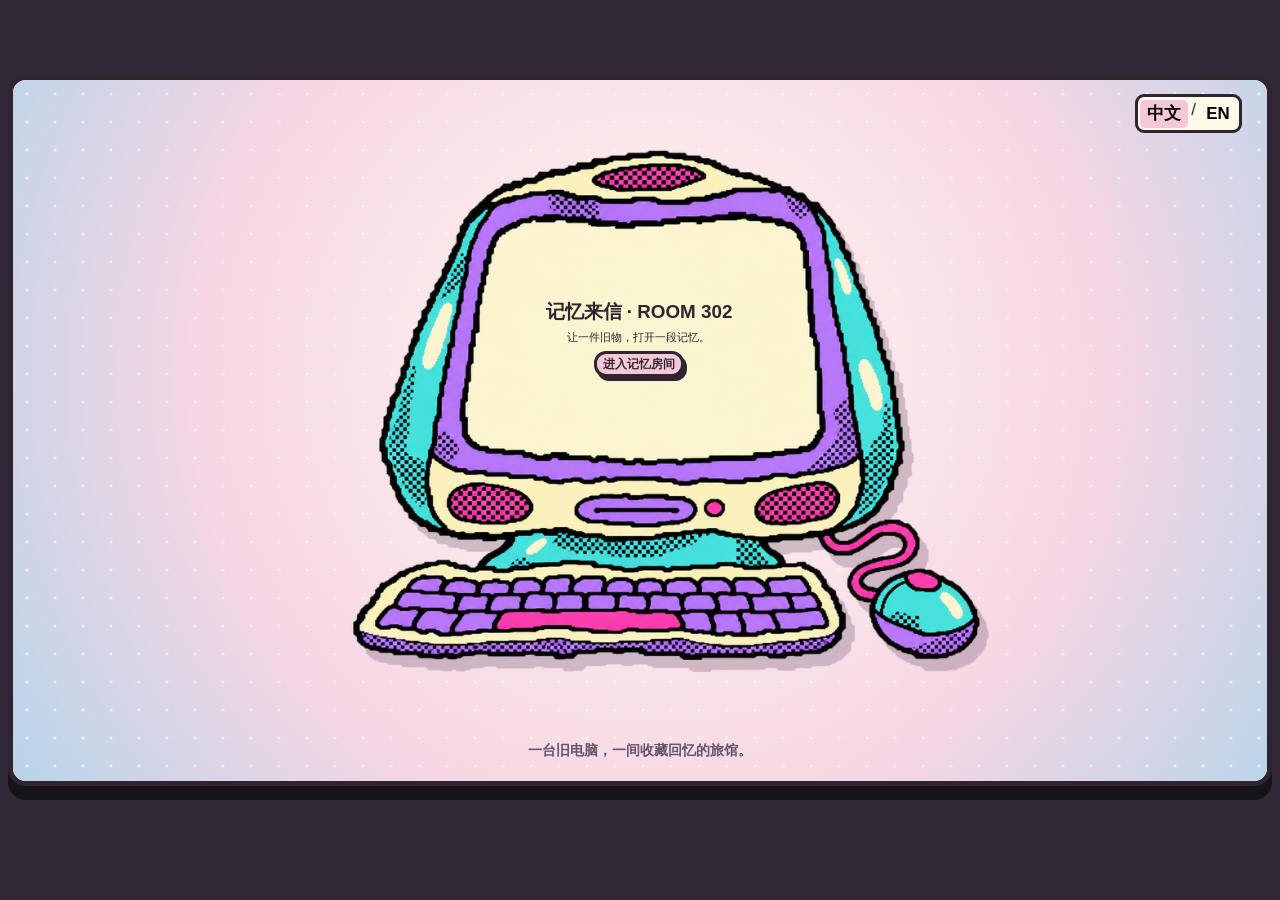
==== index.html @ 9634899d "Publish 记忆来信 · ROOM 302 website, game and animation" ====
<!doctype html>
<html lang="zh-CN">
 <head>
  <meta charset="UTF-8">
  <meta name="viewport" content="width=device-width,initial-scale=1">
  <title>记忆来信 · ROOM 302 | Memory Letters · ROOM 302</title><meta http-equiv="Content-Security-Policy" content="default-src 'self' data: blob:; script-src 'self' 'unsafe-inline'; style-src 'self' 'unsafe-inline'; img-src 'self' data: blob:; media-src 'self' blob:; connect-src 'self' https://room302-submissions.newharp36.chatgpt.site; frame-src 'self'">
  
  
  <style>
:root{--ink:#302430;--blue:#acd9ef;--pink:#f5c8d8;--cream:#fff9e9;--yellow:#ffe9ac}
*{box-sizing:border-box}html,body{margin:0;min-height:100%;background:#302737}body,button,input,textarea,select{font-family:"Noto Sans SC","PingFang SC","Microsoft YaHei",sans-serif}button,input,textarea,select{font-size:inherit}button{cursor:pointer}button:disabled{opacity:.55;cursor:not-allowed}:focus-visible,[contenteditable]:focus-visible{outline:3px solid #215ac0;outline-offset:2px}#app{min-height:100vh;display:grid;place-items:center;padding:8px}.stage{position:relative;width:min(100%,177.777vh);container-type:inline-size;aspect-ratio:16/9;overflow:hidden;border:5px solid var(--ink);border-radius:18px;background:var(--cream);box-shadow:0 14px 0 #17131a;color:var(--ink);font-size:clamp(9px,1.32vw,20px)}.scene{position:absolute;inset:0;overflow:hidden;background:radial-gradient(#e6c9d0 1px,transparent 1px) 0 0/12px 12px,#f8dce6}.scene-title{margin:0;font-size:clamp(15px,2.3vw,34px);line-height:1.25}.small{font-size:.75em}.note{font-size:.72em;line-height:1.5}.muted{color:#61515d}.btn{border:3px solid var(--ink);border-radius:12px;background:var(--blue);color:var(--ink);padding:.36em .85em;font-weight:800;box-shadow:3px 4px 0 var(--ink);line-height:1.3}.btn:hover,.topic-choice:hover{background:#d4edf9;transform:translateY(-2px)}.btn:active{transform:translate(2px,3px);box-shadow:1px 1px 0 var(--ink)}.btn.pink{background:var(--pink)}.btn.yellow{background:var(--yellow)}.btn.white{background:#fff}.btn.tiny{padding:.18em .5em;font-size:.78em}.row{display:flex;align-items:center;gap:.5em;flex-wrap:wrap}.topline{position:absolute;top:2%;left:2%;right:2%;display:flex;justify-content:space-between;align-items:center;gap:.7em;z-index:5}.topline h1{flex:1;text-align:center}.book{position:absolute;left:9%;right:9%;top:14%;bottom:8%;display:grid;grid-template-columns:1fr 1fr;background:#fff8e9;border:5px solid var(--ink);border-radius:15px 22px 22px 15px;box-shadow:10px 11px 0 #ad7590;overflow:hidden}.book:after{content:"";position:absolute;left:50%;top:0;bottom:0;border-left:4px solid #bd9b8c;pointer-events:none}.page{padding:5% 7%;min-width:0;overflow:auto}.page:first-child{border-right:2px solid #d6baa8}.page h2{font-size:1.35em;margin:.1em 0 .6em}.page p{line-height:1.65;margin:.45em 0}.field{display:grid;gap:.2em;margin:.35em 0}.field input,.field textarea{width:100%;border:2px solid var(--ink);border-radius:8px;background:#fff;padding:.32em .5em;color:var(--ink)}.field textarea{resize:vertical;min-height:3.2em}.file-input{max-width:100%;font-size:.72em}.status{color:#573c59;font-weight:700;min-height:1.4em}.dog{position:absolute;object-fit:contain;pointer-events:none}.crop{width:100%;height:100%;background-image:url('assets/MAHbVFVixoY.png');background-size:200% 200%;background-repeat:no-repeat}.q1{background-position:left top}.q2{background-position:right top}.q3{background-position:left bottom}.q4{background-position:right bottom}
.boot{background:radial-gradient(circle at 51% 42%,#fff8f0,#f6d6e4 60%,#b7d4e9)}.boot:before{content:"";position:absolute;inset:0;background:radial-gradient(#fff9 1px,transparent 2px) 0 0/28px 28px}.imac{position:absolute;left:26%;top:3%;width:52%;height:89%;display:grid;place-items:center;filter:drop-shadow(9px 12px 0 #78617b55)}.imac-art{width:100%;height:100%;object-fit:contain}.imac-screen{position:absolute;left:18%;top:15%;width:64%;height:39%;display:flex;flex-direction:column;justify-content:center;align-items:center;text-align:center;overflow:hidden;padding:1%;font-size:clamp(5px,1.2cqw,18px)}.imac-screen h1{max-width:100%;font-size:clamp(6px,1.9cqw,28px);line-height:1.2;margin:.18em 0;overflow-wrap:anywhere}.imac-screen p{max-width:100%;margin:.15em 0 .45em;font-size:.75em;overflow-wrap:anywhere}.imac-screen .btn{max-width:100%;font-size:.85em;padding:.2em .5em;white-space:normal;overflow-wrap:anywhere}.boot-caption{position:absolute;bottom:3%;width:100%;text-align:center;font-size:.8em;font-weight:700;color:#62536a}
#desktop{background:#f7f5eb;padding:2.5%}.win{border:4px solid #1c1725;box-shadow:6px 7px 0 #473d55;background:#f7f2e7}.manager{height:100%}.winbar{background:#a8d3ef;border-bottom:3px solid var(--ink);padding:.3% 1.2%;font-weight:800;display:flex;justify-content:space-between}.menubar{display:flex;gap:2em;padding:.5% 1.5%;background:#fff}.menubar button{border:0;background:none;font-weight:800;padding:.1em}.menubar button:hover{text-decoration:underline}.hotel-window{position:absolute;left:19%;top:21%;width:62%;height:62%;background:#fff8ed}.desktop-body{text-align:center;padding:3%}.desktop-body h1{font-size:1.5em;margin:.25em}.desktop-icons{display:flex;justify-content:center;gap:10%;margin-top:3%}.desktop-icon{border:0;background:transparent;display:grid;justify-items:center;gap:.3em;font-weight:800}.iconbox{width:4em;height:3.7em;border:3px solid var(--ink);border-radius:7px;background:#f8c8d6;display:grid;place-items:center;box-shadow:4px 4px 0 #251b28}.iconbox svg{width:2em;height:2em}.deskdog{right:2%;bottom:0;width:19%;height:38%}
.lobby{background:#ad7658}.lobby-bg{position:absolute;inset:0;width:100%;height:100%;object-fit:fill;display:block;z-index:0;visibility:visible;opacity:1}.image-failure{display:none;position:absolute;z-index:2;left:15%;right:15%;top:38%;padding:1em;background:#fff9e9;border:3px solid var(--ink);border-radius:12px;text-align:center;font-weight:800}.image-failure.is-visible{display:block}.hotspot{position:absolute;border:2px solid transparent;background:transparent;padding:0;z-index:3}.hotspot:hover,.hotspot:focus-visible{border:3px dashed #fff6b7;background:#ffe9a622}.hotspot span{position:absolute;left:50%;bottom:100%;transform:translateX(-50%);white-space:nowrap;background:#fff9de;border:3px solid var(--ink);border-radius:8px;padding:.15em .5em;font-weight:800;display:none;pointer-events:none}.hotspot:hover span,.hotspot:focus-visible span{display:block}.door-left{left:18%;top:18%;width:14%;height:37%}.door-right{left:62%;top:18%;width:13%;height:47%}.tv{left:40%;top:35%;width:15%;height:20%}.sofa-main{left:4%;top:59%;width:36%;height:37%}.sofa-small{left:78%;top:53%;width:19%;height:36%}.album-hot{left:59%;top:74%;width:9%;height:10%}.floor-lamp-hot{left:75%;top:18%;width:9%;height:34%}.lobby-tip{position:absolute;left:14%;top:27%;width:29%;min-height:15%;background:#fff9e7;border:3px solid var(--ink);border-radius:45% 45% 43% 40%;padding:1.2% 2%;text-align:center;font-weight:700;line-height:1.45;z-index:4;box-shadow:4px 5px 0 #67485b}.lobby-tip:after{content:"";position:absolute;left:22%;bottom:-17%;width:15%;height:22%;background:#fff9e7;border-right:3px solid var(--ink);border-bottom:3px solid var(--ink);transform:skew(25deg) rotate(25deg)}.lobby-tip[hidden]{display:none}
.toy-book{left:7%;right:19%}.toy-img{width:100%;height:48%;border:4px solid #7a5264;background:#f2e8de;display:grid;place-items:center;overflow:hidden}.toy-img img{width:100%;height:100%;object-fit:contain}.toy-dog{right:0;bottom:1%;width:23%;height:56%;z-index:2}.topic-dog{right:0;bottom:2%;width:29%;height:31%;z-index:3}.topic .book{right:12%}.topic-choice{display:block;width:100%;text-align:left;margin:.65em 0;padding:.6em;background:#fff;border:3px solid var(--ink);border-radius:13px;font-weight:800}
.writer{background:#d5eaf7!important}.toolbar{position:absolute;left:1%;right:1%;top:1%;height:15%;background:#fdf8e9;border:3px solid var(--ink);border-radius:9px;padding:.35%;z-index:3;display:flex;flex-direction:column;justify-content:space-around;gap:3px}.toolbar .row{flex-wrap:nowrap;gap:.35em}.toolbar button{white-space:nowrap}.toolbar select,.toolbar input[type=color]{height:1.9em;border:2px solid var(--ink);border-radius:5px;background:#fff}.toolbar select{max-width:5em}.writer-paper{position:absolute;left:4%;top:18%;bottom:6%;width:65%;padding:2.5%;overflow:auto;background:#fff;border:3px solid var(--ink);box-shadow:6px 6px 0 #a2b7c5}.writer-paper.bordered{border:12px double #d496a8}.writer-title{width:100%;border:0;border-bottom:2px solid #dbcfc9;background:transparent;font-size:1.65em;font-weight:800;padding:.2em}.editor{min-height:75%;outline:none;line-height:1.7;overflow-wrap:anywhere;padding:.5em 0}.editor:empty:before{content:attr(data-placeholder);color:#887b80}.editor img{max-width:90%;max-height:15em;display:block;margin:1em 0}.writer-side{position:absolute;right:3%;top:19%;width:22%;height:73%;display:flex;flex-direction:column;justify-content:end;align-items:center;text-align:center}.writer-side img{max-height:70%;max-width:100%;object-fit:contain}.writer-side p{margin:.4em 0}.writer-foot{position:absolute;left:4%;bottom:1%;font-size:.72em}
.screen{background:#d3e9f5!important}.film-dog{left:2%;bottom:4%;height:70%;width:33%}.tv-shell{position:absolute;left:38%;top:19%;width:57%;height:67%;border:12px solid #30232d;border-radius:35px;background:#5d4553;padding:2%;box-shadow:10px 12px 0 #9b7a8d}.tv-shell video{width:100%;height:100%;background:#141219;object-fit:contain;border:4px solid #201a22;border-radius:13px}.video-import{position:absolute;right:5%;bottom:3%;max-width:55%}.cinema{background:linear-gradient(#b5d5eb 0 76%,#9c7185 76%)!important}.curtain{position:absolute;left:21%;right:5%;top:15%;height:75%;border:10px solid #553e5a;border-radius:18px;background:repeating-linear-gradient(90deg,#e9a3bf 0 5%,#d987a9 5% 10%);box-shadow:9px 10px 0 #82627c;padding:3%}.cinema-screen{position:relative;width:100%;height:100%;background:#f8edf1;border:5px solid var(--ink);display:grid;place-items:center;overflow:hidden}.cinema-screen video{position:absolute;inset:0;width:100%;height:100%;min-width:0;min-height:0;display:block;background:#17131a;object-fit:contain}.poster{width:100%;height:100%;position:relative}.poster strong{position:absolute;bottom:4%;left:17%;right:17%;text-align:center;background:#fff9e9;border:3px solid var(--ink);padding:.25em}.cinema .film-dog{width:22%;height:48%}.cinema-controls{position:absolute;left:24%;bottom:1%;right:4%;display:flex;align-items:center;gap:1em;background:#fff9e9;border:2px solid var(--ink);border-radius:9px;padding:.3em .7em;font-size:.75em}
.story .book{left:8%;right:9%;top:14%;bottom:13%}.story .page{padding:3.5% 5%}.story-illustration{height:78%;border:4px solid var(--ink);border-radius:10px;overflow:hidden;background:#bb8165}.story-illustration .lobby-bg{object-fit:cover}.story-copy{font-size:clamp(10px,1.28vw,19px);line-height:1.85!important}.story-dog{position:absolute;right:2%;bottom:2%;width:21%;height:19%;object-fit:contain;pointer-events:none}.story-nav{position:absolute;bottom:2%;left:8%;right:10%;display:flex;justify-content:space-between;align-items:center}.toc-list{display:grid;gap:.35em}.info-card{position:absolute;left:12%;right:12%;top:16%;bottom:10%;overflow:auto;padding:3% 4%;background:#fffaf0;border:4px solid var(--ink);border-radius:20px;box-shadow:9px 10px 0 #ad7590}.info-card h2{font-size:1.2em;margin:.4em 0}.info-card p,.info-card li{line-height:1.6}.info-card ul{padding-left:1.5em}.info-actions{margin-top:1em}.modal-scrim{position:absolute;inset:0;background:#17121ba8;z-index:30;display:grid;place-items:center}.modal{width:min(76%,680px);max-height:83%;overflow:auto;padding:3%;background:#fff9e9;border:5px solid var(--ink);border-radius:18px;box-shadow:9px 10px 0 #b37591}.modal h2{margin:0 0 .6em}.modal p{line-height:1.55}.checkline{display:flex;align-items:flex-start;gap:.55em;margin:.7em 0;line-height:1.45}.checkline input{width:1.15em;height:1.15em;flex:none;margin-top:.2em}.modal .status{margin:.3em 0}
@media(max-width:800px){.stage{font-size:clamp(8px,1.5vw,14px)}.btn{border-width:2px;box-shadow:2px 2px 0 var(--ink)}.toolbar{height:18%}.writer-paper{top:21%}.writer-side{top:22%;height:68%}.page{padding:3% 5%}.scene-title{font-size:clamp(13px,2.4vw,22px)}}
.language-switch{position:absolute;right:2%;top:2%;z-index:25;display:flex;gap:.2em;background:#fff9e9;border:3px solid var(--ink);border-radius:9px;padding:.15em}.language-switch button{border:0;background:transparent;font-weight:800;padding:.15em .4em}.language-switch button[aria-pressed=true]{background:#f5c8d8;border-radius:5px}.lobby-tip{left:32%;top:2%;width:29%;height:33%;min-height:0;max-width:none;border:0;border-radius:0;box-shadow:none;transform:none;background:transparent;padding:3.4% 2.8% 4.5% 3.8%;display:flex;align-items:center;justify-content:center;font-size:clamp(10px,1.46cqw,28px);line-height:1.5;overflow:visible;z-index:7}.lobby-tip:after{display:none}.bubble-art{position:absolute;inset:0;width:100%;height:100%;object-fit:fill;display:block;z-index:0;pointer-events:none;visibility:visible;opacity:1}.lobby-tip .bubble-next{position:relative;z-index:1;display:flex;align-items:center;justify-content:center;width:100%;height:100%;border:0;background:transparent;color:var(--ink);font-weight:700;text-align:center;line-height:1.5;padding:0 3%;overflow-wrap:anywhere;white-space:normal}.bubble-failure{display:none;position:absolute;inset:0;z-index:2;align-items:center;justify-content:center;background:#fff9e9;border:3px solid var(--ink);border-radius:12px;font-weight:800}.bubble-failure.is-visible{display:flex}.lobby-tip .bubble-next:focus-visible{outline:2px solid #215ac0;outline-offset:-2px}@media(max-width:800px){.lobby-tip{font-size:clamp(10px,1.46cqw,28px)}}.topline{right:16%}.privacy-note{font-size:.75em;line-height:1.5;background:#fff8e9;border:2px solid var(--ink);padding:.4em;margin:.4em 0}@media(max-width:800px){.language-switch{font-size:.8em}}
.entry-panel{position:absolute;left:5%;right:5%;bottom:4%;background:#fff9e9;border:3px solid var(--ink);border-radius:14px;padding:1%;box-shadow:5px 5px 0 #473d55}.entry-panel p{margin:.2em 0 .5em;font-size:.76em;line-height:1.4}.entry-buttons{display:flex;gap:.5em;justify-content:center;flex-wrap:wrap}.entry-buttons .btn{font-size:.78em}.desktop-body{padding:1%}.desktop-body .entry-panel{position:static;margin:1% auto;width:95%;box-shadow:none}.desktop-body .entry-panel p{font-size:.7em}.desktop-body .entry-buttons .btn{font-size:.7em}.lobby .entry-panel{z-index:6;bottom:2%;left:21%;right:21%;padding:.4%;text-align:center}.lobby .entry-panel p{display:none}.lobby .entry-buttons .btn{font-size:.64em}.learn-grid{display:grid;grid-template-columns:repeat(2,minmax(0,1fr));gap:.6em}.learn-tile{background:#fff;border:2px solid var(--ink);border-radius:10px;padding:.7em;line-height:1.5}.learn-tile p{margin:.2em 0}.choice-list{display:grid;gap:.7em;margin:1em 0}.choice-list button{text-align:left}.flow-note{font-size:.8em;line-height:1.5;background:#fff1db;border:2px solid var(--ink);border-radius:8px;padding:.6em}@media(max-width:700px){.learn-grid{grid-template-columns:1fr}.entry-panel p{font-size:.65em}}
.manager{background:#faf9f1;border:3px ridge #777;box-shadow:3px 3px 0 #555}.manager .winbar,.hotel-window .winbar{background:#b9d8ed;border-bottom:2px solid #777}.hotel-window{left:27%;top:25%;width:46%;height:55%;border:3px ridge #777;box-shadow:3px 3px 0 #777}.desktop-body{padding:5% 2%}.desktop-icons{gap:9%;margin-top:5%}.desktop-icon{font-size:.83em}.desktop-icon:hover .iconbox,.desktop-icon:focus-visible .iconbox{background:#d9edfa}.iconbox{border:0;background:transparent;box-shadow:none;width:5em;height:5em}.iconbox svg{width:3em;height:3em}.sprite{display:block;width:2em;height:2em;background-image:url('assets/MAHbbA62hyM.png');background-size:400% 400%;background-repeat:no-repeat;flex:none}.desktop-icon .sprite{width:4em;height:4em}.sprite-door{background-position:66.666% 100%}.sprite-page{background-position:0 0}.sprite-save{background-position:66.666% 0}.sprite-folder{background-position:33.333% 0}.sprite-image{background-position:100% 0}.sprite-border{background-position:0 33.333%}.sprite-undo{background-position:33.333% 33.333%}.sprite-preview{background-position:66.666% 33.333%}.sprite-export{background-position:100% 33.333%}.sprite-font{background-position:0 66.666%}.sprite-size{background-position:33.333% 66.666%}.sprite-bold{background-position:66.666% 66.666%}.sprite-color{background-position:100% 66.666%}.sprite-left{background-position:0 100%}.sprite-center{background-position:33.333% 100%}.sprite-redo{background-position:33.333% 33.333%;transform:scaleX(-1)}.tool{display:grid;justify-items:center;align-content:center;gap:0;border:2px outset #ddd;background:#f8f6ee;color:#302430;min-width:3.8em;height:3.3em;padding:.1em;font-size:.68em;font-weight:700}.tool:hover{background:#e1f1fa}.tool:active{border-style:inset;transform:translate(1px,1px)}.tool.exit{margin-left:auto;background:#f9e6d9}.toolbar{height:19%;gap:1px;padding:.2%;border-radius:0}.toolbar .row{gap:.2em;min-height:0;flex-wrap:nowrap}.toolbar .row:first-child{height:58%}.toolbar .row:nth-child(2){height:42%}.toolbar select{max-width:5em;font-size:.75em}.toolbar input[type=color]{width:2.5em}.writer-paper{top:22%;width:74%;bottom:8%;left:2%}.writer-side{top:23%;right:1%;width:21%;height:68%}.writer-foot{left:2%;bottom:1%;right:2%;border-top:2px solid #789;padding-top:.2em}.reading-window{position:absolute;z-index:12;left:27%;top:12%;width:47%;height:76%;background:#fffaf0;border:4px ridge #888;box-shadow:7px 8px 0 #453746;padding:2%;overflow:auto}.reading-window h2{margin:.3em 0}.reading-tabs{display:flex;gap:.4em;flex-wrap:wrap}.reading-tabs button{font-size:.7em}.reading-window p{line-height:1.6}.hotspot.show-hotspots{border:2px dashed #fff6b7;background:#ffe9a633}.hotspot.show-hotspots span{display:block}.desktop-icon{font-size:16px;gap:6px}.desktop-icon .iconbox{width:72px;height:72px}.desktop-icon .sprite{width:64px;height:64px}.toolbar{height:19%;padding:3px;justify-content:flex-start;gap:2px}.toolbar .row{gap:3px;flex-wrap:nowrap;align-items:center}.toolbar .row:first-child{height:70px;padding-right:118px}.toolbar .row:nth-child(2){height:52px}.tool{min-width:58px;width:58px;height:66px;padding:2px;border-width:2px;font-size:10px;line-height:1;gap:1px;overflow:hidden}.tool .sprite{width:42px;height:42px}.toolbar .row:nth-child(2) .tool{height:49px}.toolbar .row:nth-child(2) .tool .sprite{width:36px;height:36px}.toolbar .tool span:last-child{font-size:10px;white-space:nowrap}.toolbar select{height:38px;max-width:90px}.toolbar input[type=color]{height:38px;width:42px}.tool.exit{margin-left:0}.writer-paper{top:22%;width:74%}@media(max-width:1000px){.toolbar .row:first-child{padding-right:100px}.tool{min-width:4.5cqw;width:4.5cqw;height:5.1cqw;font-size:9px}.tool .sprite{width:3.2cqw;height:3.2cqw}.toolbar .row:first-child{height:5.5cqw}.toolbar .row:nth-child(2){height:4cqw}.toolbar .row:nth-child(2) .tool{height:3.8cqw}.toolbar .row:nth-child(2) .tool .sprite{width:2.8cqw;height:2.8cqw}.desktop-icon .iconbox{width:5.6cqw;height:5.6cqw}.desktop-icon .sprite{width:5cqw;height:5cqw}}@media(max-width:800px){.toolbar{height:24%}.toolbar .row:first-child{padding-right:70px}.toolbar .tool span:last-child{font-size:7px}.writer-paper{top:27%;width:74%}.writer-side{top:28%}.reading-window{left:12%;width:76%;top:10%;height:80%}}

/* Match the original 1440 x 1080 frame without cropping or letterboxing. */
#cinema .curtain{left:32%;right:auto;top:13%;width:44%;height:auto;padding:1.3cqw;border-width:.7cqw;box-sizing:border-box}
#cinema .cinema-screen{width:100%;height:auto;aspect-ratio:4/3;border:0;outline:.4cqw solid var(--ink);display:block;background:white}
#cinema .cinema-screen video{background:white;object-fit:contain}
#cinema .cinema-controls{left:24%;right:4%;bottom:2%;display:block;padding:.7cqw 1cqw;font-size:1.05cqw;line-height:1.5}
#cinema .cinema-controls p{margin:.35cqw 0;font-size:1.15cqw;line-height:1.55}
#cinema .draft-note{font-size:.95cqw;color:#715762}
</style>
  
  
  
 <link rel="stylesheet" href="godot_bridge.css"><link rel="stylesheet" href="project_story.css"></head>
 <body>
  <main id="app" aria-label="记忆来信 ROOM 302 互动网站">
   <div id="stage" class="stage canva-container"></div>
  </main>
  <script>
const A={hall:"assets/MAHbYxDvN-Y.png",write:"assets/MAHbSIXzRy8.png",toy:"assets/MAHbVNOnTOY.png",read:"assets/MAHbVEff_FM.png",film:"assets/MAHbVHpQ6Go.png",demo:""};
const stage=document.getElementById("stage");
let scene="boot",topicSpread=0,storyPage=0,dialogIndex=0,dialogVisible=true,modal=null,dirty=false,current=null,toyPhoto="",animationURL="",demoURL="",soundOn=false,selectionRange=null;
let lang=localStorage.getItem('memory-letters-language')==='en'?'en':'zh',shareKind=null;
const welcome=["嗨，我是贝利维。无论你是来分享自己的记忆、讲述一段相遇，还是第一次了解跨性别，都欢迎你。先看看、听听，也可以留下一段你愿意分享的故事。","电视里有游戏演示；沙发后面的落地灯通往记忆放映室。","不必一次写完。草稿只在本次会话中保留；请复制正文自行保存。"];
const bubblePages={zh:['嗨，我是贝利维。无论你是来分享自己的记忆、讲述一段相遇，还是第一次了解跨性别，都欢迎你。','先看看、听听，也可以留下一段你愿意分享的故事。',welcome[1],welcome[2]],en:['Hi, I’m Bellevue. Whether you’re here to share your own memories, tell a story about meeting someone, or learn about trans experiences, you’re welcome here.','You can start by looking and listening, or leave a story you feel ready to share.','The TV has a game demo; the floor lamp behind the sofa leads to the screening room.','Take your time. Drafts last only this session; copy your writing to keep it.']};
function bubbleText(){return bubblePages[lang][dialogIndex%bubblePages[lang].length]}
const chapters=[
["一扇门，把我们带回从前","酒店的走廊像一条没有尽头的时间线。重复的木门、褪色的地毯和远处电视的白噪声，让人想起小时候熟悉却说不清名字的地方。《ROOM 203：白噪梦境》从这种似曾相识的感觉出发，邀请你走进一个介于现实与梦之间的房间，重新看见那些被时间藏起来的细节。","q1"],
["有些记忆，先住在物件里","旧玩具的一块补丁、一只木鸭的轮子、一张折过角的照片，都可能保存着当时的温度。玩家在探索中观察痕迹，把散落的玩具放回它们的位置。这个过程也成为网站的分享入口：你可以选择一件物品的照片，记录它的来处，以及它陪你经历过的某个瞬间。平常的东西，也能承载重要的故事。","q2"],
["沿着线索，找到自己的方向","从走廊到卧室，再到安静的客厅，空间逐渐打开，记忆却未必按顺序出现。颜色、声音与漂浮的气球组成了梦里的提示，玩家通过观察、收集和选择继续前进。项目把成长中的困惑与自我探索放进这些体验里，让每个人按照自己的节奏理解线索，而不是急着给过去一个标准答案。","q3"],
["雪花屏后，是还没说完的话","当电视再次亮起，白噪声中的片段逐渐连成另一种叙述。寻找出口的过程，也可以成为靠近自己的过程。我们希望讨论童年、性别认同与被理解的需要，但不要求每位参与者用同一种方式描述自己。动画放映室将承载这些视觉叙事，让声音、画面和留白一起讲述文字之外的感受。","q4"],
["把你的记忆，留在这一页","贝利维是旅馆的引导者，也是一位耐心的陪伴者。你可以从玩具开始，也可以直接写故事；可以使用化名，跳过任何不想回答的问题，也可以写到一半先休息。当前版本把草稿保存在你的浏览器中，不会自动上传或公开。等你愿意的时候，再决定如何继续写下去。","hall"]
];
function esc(s){return String(s??"").replace(/[&<>"']/g,c=>({"&":"&amp;","<":"&lt;",">":"&gt;",'"':"&quot;","'":"&#39;"}[c]))}
function btn(text,act,extra=""){return `<button type="button" class="btn canva-button ${extra}" data-act="${act}">${text}</button>`}
function back(target="lobby"){return btn("↩ 返回"+(target==="desktop"?"桌面":target==="boot"?"开始页":"客厅"),"go:"+target,"white tiny")}
function dog(src,id,cls,alt="贝利维"){return `<img id="${id}" class="dog canva-image ${cls}" src="${src}" alt="${alt}" loading="lazy">`}
const sessionDrafts=[];
function getDrafts(){return sessionDrafts}
function setDrafts(v){sessionDrafts.splice(0,sessionDrafts.length,...v)}
function newDraft(kind,topic){return {id:"draft-"+Date.now()+"-"+Math.random().toString(36).slice(2,7),kind,topic,title:kind==="toy"?"我的玩具故事":"",html:"",image:"",format:{size:"18",color:"#302430",border:false},toy:{name:"",appearance:"",origin:"",memory:""},alias:"",address:"",updated:new Date().toISOString()}}
function message(t){let x=document.getElementById("status");if(x)x.textContent=tr(t)}
function saveDraft(){if(!current)return false;let drafts=getDrafts(),i=drafts.findIndex(d=>d.id===current.id);current.updated=new Date().toISOString();if(i<0)drafts.unshift(structuredClone(current));else drafts[i]=structuredClone(current);try{setDrafts(drafts);dirty=false;message("已暂存于本次会话；请复制正文自行保存");return true}catch{message("保存失败：浏览器空间可能不足。可复制正文另行保存。");return false}}
function change(next){if(next===scene&&!modal)return;scene=next;modal=null;render()}
function guarded(next){capture();if(dirty){modal={type:"dirty",next};renderModal()}else change(next)}
function capture(){if(scene==="toy"&&current){for(const k of ["name","appearance","origin","memory"]){let el=document.getElementById("toy-"+k);if(el)current.toy[k]=el.value}current.image=toyPhoto}if(scene==="writer"&&current){current.title=document.getElementById("writer-title")?.value||"";current.html=document.getElementById("editor")?.innerHTML||"";current.format.border=document.getElementById("writer-paper")?.classList.contains("bordered")||false}}
const translations={
'记忆来信':'Memory Letters','记忆来信 · ROOM 302':'Memory Letters · ROOM 302','让一件旧物，打开一段记忆。':'Let an old object open a memory.','进入记忆房间':'Enter the memory room','一台旧电脑，一间收藏回忆的旅馆。':'An old computer, a room for memories.','进入旅馆':'Enter the room','我的草稿':'My drafts','欢迎来到记忆旅馆。':'Welcome to the memory room.','嗨，我是贝利维。这里收集的是你的记忆。你可以先看看项目，也可以从一个形象、一段故事或一件旧玩具开始。慢慢来，只分享你愿意分享的部分。':'Hi, I’m Bellevue. This is a place for your memories. Explore the project first, or start with a likeness, a story, or an old toy. Take your time and share only what you wish.','电视里有游戏演示；沙发后面的落地灯通往记忆放映室。':'The TV shows a game demo; the floor lamp behind the sofa leads to the memory screening room.','不必一次写完。草稿只在本次会话中保留；请复制正文自行保存。':'Take your time. Drafts last only for this session; copy your writing to keep it.','玩具收藏室':'Toy collection','故事主题相册':'Story album','游戏演示':'Game demo','和贝利维说话':'Talk to Bellevue','项目故事图文册':'Project storybook','动画放映室':'Memory Screening Room','落地灯 · 打开动画放映室':'Floor lamp · Open Memory Screening Room','记忆放映室':'Memory Screening Room','一件陪我长大的玩具':'A toy I grew up with','说说它的故事':'Tell its story','这里放一张玩具照片 📷':'Place a toy photo here 📷','选择或替换玩具照片':'Choose or replace a toy photo','名字':'Name','样子':'Appearance','来处':'Where it came from','共同经历（选填）':'A shared memory (optional)','慢慢写就好':'Take your time','保存玩具记录':'Keep toy record this session','继续补充故事':'Continue writing','打开一页，挑一个起点':'Open a page and choose a starting point','这一页的主题':'Themes on this page','一个童年片段':'A childhood moment','关于成为自己':'Becoming myself','一次被理解的时刻':'A moment of being understood','自由写作':'Free writing','新建':'New','打开':'Open','保存':'Keep this session','图片':'Image','纸边框':'Page border','撤销':'Undo','预览':'Preview','复制正文':'Copy text','标题':'Title','字号':'Font size','颜色':'Color','左对齐':'Align left','居中':'Center','右对齐':'Align right','小门':'Door','写到哪里，就从哪里继续。':'Continue wherever you left off.','动画待上传':'Animation coming soon','选择动画文件':'Choose animation file','本机选片仅限当前会话':'Local video is available only in this session','选择本机文件':'Choose a local file','目录':'Contents','回客厅':'Return to living room','项目是什么':'What is this project?','为什么收集':'Why collect memories?','记忆如何进入作品':'How memories become art','可以分享什么':'What can I share?','帮助 · 怎样探索旅馆':'Help · Explore the room','从哪里开始？':'Where to start?','和贝利维交谈':'Talk to Bellevue','写作与隐私':'Writing and privacy','返回与关闭':'Back and close','进入大厅':'Enter the living room','阅读项目介绍':'Read about the project','回桌面':'Back to desktop','隐私说明':'Privacy notice','跳过收集':'Skip sharing','继续到本地草稿':'Continue to session draft','退出，回到大厅':'Exit to living room','我已阅读说明，并自愿在当前浏览器中创建本地草稿。':'I have read this and choose to create a draft for this session.','化名':'Pseudonym','称呼':'How to address you','开始写作':'Start writing','再看看主题':'Back to themes','跳过，直接写':'Skip and write','关闭':'Close','取消':'Cancel','新玩具记录':'New toy record','新故事':'New story','上一页':'Previous page','下一页':'Next page','回到写作':'Back to writing','写下故事之前 · 隐私说明':'Before writing · Privacy','参与完全自愿。你可以跳过本次写作、随时退出，也可以只写愿意分享给自己的内容。请勿填写真实姓名、联系方式或其他可识别个人身份的信息。':'Participation is voluntary. Skip or leave at any time. Share only what you wish. Do not include your real name, address, school, contact details or other identifying information.','草稿不会自动上传。完成写作后，可点击“投稿”并确认使用范围，私密发送给项目作者；不会自动公开。关闭页面前请自行复制正文备份。请勿填写真实姓名、住址、学校等可识别细节。':'Drafts stay in this session. When ready, choose Submit and confirm the permission to send your story privately to the author. Nothing is published automatically. Copy your text before leaving. Avoid names, addresses and identifying details.','下列授权与写作同意相互独立，均为可选项；正式投稿时会再次确认使用范围，不会自动公开。':'The permissions below are separate and optional. Permission is confirmed separately when submitting; nothing is published automatically.','正式投稿时，我会另行决定是否允许将我的片段用于内部参考。':'I will decide separately whether to allow private reference use when submitting.','正式投稿时，我会另行决定是否允许公开展示或改编授权。':'I will decide separately whether to allow public presentation or adaptation when submitting.','退出，回到大厅':'Exit to living room','首次进入故事收集入口前会显示自愿参与说明。可以跳过、退出或稍后再写；不要填写真实姓名、联系方式等可识别信息。草稿仅在当前会话保留，不会自动提交或公开；请复制正文自行保存。':'Before writing you will see a voluntary participation notice. Skip, leave, or return later. Avoid identifying details. Drafts stay only in this session and are not submitted or published; copy your writing to keep it.','从桌面进入大厅。左门是玩具收藏室，右门是故事主题相册；电视播放游戏演示，小沙发通往图文项目介绍，沙发后面的落地灯通往动画放映室。':'From the desktop, enter the living room. The left door leads to toys; the right to story prompts. The TV plays the game demo, the sofa opens About, and the floor lamp behind the sofa leads to the Memory Screening Room.','点击大厅的大沙发，可以切换贝利维身旁的对话气泡。使用 Tab 也可以依次找到场景入口。':'Select the large sofa to cycle Bellevue’s dialogue. Use Tab to find each scene entrance.','每页的“返回”按钮回到标示的场景；Esc 可以关闭弹窗或返回上一场景。书写时离开会提示处理未保存内容。':'Back returns to the indicated scene. Escape closes a dialog or returns to the previous scene. You will be warned about unsaved changes.','本机选片仅限当前会话':'Local playback lasts only this session','动画待上传 · 可选择本机视频预览':'Animation coming soon · choose a local video to preview','项目故事 · 目录':'Project story · Contents','这一页还有未保存的内容':'This page has unsaved changes','可以先保存，或直接离开。直接离开不会把这次修改写入本地草稿。':'Keep the draft for this session or leave without keeping these changes.','保存并离开':'Keep and leave','不保存并离开':'Leave without keeping','继续编辑':'Continue editing','记忆如何进入作品':'How memories become art'};
Object.assign(translations,{'嗨，我是贝利维。这里收集的是你的记忆。你可以先看看项目，也可以从一个形象、一段故事或一件旧玩具开始。慢慢来，只分享你愿意分享的部分。':'Hi, I’m Bellevue. This is a place for your memories. Explore the project, or begin with a likeness, story, or old toy. Share only what you wish.','点击大厅的大沙发，可以切换贝利维身旁的对话气泡。使用 Tab 也可以依次找到场景入口。':'Select the large sofa to cycle Bellevue’s dialogue. Use Tab to find scene entrances.','玩具收藏室 · 我的玩具相册':'Toy Collection · My Toy Album','照片与记录仅作为当前浏览器的本地草稿；大照片可能超出可用空间。':'Photos and notes are session drafts only; large photos may exceed available space.','不必回答不想回答的问题。每次新故事都有自己的本地草稿。':'Skip any question you prefer. Each new story has its own session draft.','化名和称呼均可跳过；请勿填写可识别个人信息。':'You may skip both name fields; avoid identifying details.','◀ 上一跨页':'◀ Previous spread','下一跨页 ▶':'Next spread ▶','跨页 1 / 2':'Spread 1 / 2','跨页 2 / 2':'Spread 2 / 2','小 14':'Small 14','中 18':'Medium 18','大 24':'Large 24','特大 32':'Extra large 32','B 加粗':'B Bold','玩具故事':'Toy story','故事':'Story','玩具收藏':'Toy collection','当前浏览器的本地草稿 · 不会自动上传或公开':'Session draft · Not automatically uploaded or published','给这一页起个名字':'Give this page a title','从一个记得的画面写起……':'Start with an image you remember…','故事正文，可输入与编辑':'Story text, editable','选择插入的图片':'Choose an image to insert','ROOM 203 · 游戏演示':'ROOM 203 · Game Demo','导入游戏演示':'Import game demo','本机演示已载入':'Local demo loaded','若现有视频无法播放，可选择本机文件':'If the video cannot play, choose a local file','本机动画已载入':'Local animation loaded','本机动画影片':'Local animation video','雪花电视插图':'Illustration of a static-filled TV','这一页，怎么称呼你？':'How should we address you?','选填':'Optional','仅展示当前浏览器保存的本地玩具记录与故事草稿。':'Only toy records and story drafts saved in this session are shown.','这里还没有草稿。可以先去玩具收藏室，或选一个故事主题。':'No drafts yet. Visit the toy collection or choose a story prompt.','关闭相册':'Close album','新建一页':'Create a page','请选择新草稿类型。当前草稿不会被覆盖；若有未保存修改，请先返回保存。':'Choose a draft type. Your current draft will not be replaced; save any changes first.','未命名':'Untitled','未命名的一页':'Untitled page','还没有正文。':'No story text yet.','预览当前编辑内容；尚未保存的修改仍需手动保存。':'Previewing your work; save any changes manually.','关闭目录':'Close contents','选项 · 声音':'Options · Sound','关闭音效':'Turn sound off','开启音效':'Turn sound on','开':'On','关':'Off','项目故事图文册':'Project storybook','贝利维':'Bellevue','动画放映室':'Memory Screening Room','记忆放映室 · ROOM 302':'Memory Screening Room · ROOM 302','◀ 上一页':'◀ Previous page','下一页 ▶':'Next page','玩具资料已带入写作页，记得保存。':'Toy details added to the writing page. Remember to save.','有尚未保存的修改':'You have unsaved changes','已暂存于本次会话；请复制正文自行保存':'Kept for this session; copy your writing to keep it','请先勾选自愿参与；也可以跳过或退出。':'Please confirm voluntary participation, or skip or leave.','正文已复制，可粘贴到其他文档':'Text copied; paste it into another document','复制未成功，请选中正文手动复制。':'Copy failed; select and copy the text manually.','照片已预览，记得保存。':'Photo previewed; remember to save.','图片已插入，请保存本地草稿':'Image inserted; save your session draft','请选择图片文件':'Please choose an image file','现有视频无法播放；请选择本机演示文件。':'Video unavailable; choose a local demo file.','请先保存当前修改，再新建草稿。':'Save your changes before creating another draft.','保存失败：浏览器空间可能不足。可复制正文另行保存。':'Could not save; copy your writing elsewhere.','照片与记录仅作为当前浏览器的本地草稿；大照片可能超出可用空间。':'Photos and records are session-only; large photos may exceed available space.'});
const chapterEnglish=[['A door back to yesterday','The hotel corridor feels like an endless timeline. Repeating wooden doors, faded carpet and distant TV static recall familiar childhood places whose names we cannot quite remember. ROOM 203: White Noise Dreamscape begins with this sense of déjà vu, inviting you into a room between reality and dreams to rediscover details hidden by time.'],['Some memories live in objects first','A patch on an old toy, a wooden duck’s wheel, or a folded photograph can hold the warmth of a moment. Players follow traces and return scattered toys to their places. Here, you can choose a meaningful object and record where it came from and a moment you shared. Ordinary things can carry important stories.'],['Follow clues at your own pace','From corridor to bedroom to quiet living room, spaces open up, but memories need not arrive in order. Colors, sounds and floating balloons offer dreamlike clues. Players observe, collect and choose their way forward. The project places growing pains and self-discovery in these experiences, leaving room for everyone’s own interpretation.'],['Beyond the static, an unfinished story','When the TV lights up again, fragments in the white noise become another narrative. Looking for an exit can also bring us closer to ourselves. We explore childhood, gender identity and the need to be understood without asking everyone to describe themselves the same way. Animation gives voice, image and silence room to tell what words cannot.'],['Leave your memory on this page','Bellevue is the hotel’s patient guide. Begin with a toy or a story, use a pseudonym, skip any question, or take a break. Drafts remain in this session and are not automatically uploaded or published. When you are ready, decide how to continue.']];
Object.assign(translations,{'记忆来信 · ROOM 302':'Memory Letters · ROOM 302','嗨，我是贝利维。无论你是来分享自己的记忆、讲述一段相遇，还是第一次了解跨性别，都欢迎你。先看看、听听，也可以留下一段你愿意分享的故事。':'Hi, I’m Bellevue. Whether you’re here to share your own memories, tell a story about meeting someone, or learn about trans experiences for the first time, you’re welcome here. You can start by looking and listening, or leave a story you feel ready to share.','记忆来信 · ROOM 302 是一个向所有人开放的互动叙事项目。我们通过故事、手绘动画和游戏，认识跨性别者丰富而具体的生活，减少误解与污名。你可以讲述自己的性别探索与成长记忆，也可以分享与跨性别者相识、相处的亲身故事；还可以先阅读、观看与学习，慢慢建立理解。':'Memory Letters · ROOM 302 is an interactive storytelling project open to everyone. Through stories, hand-drawn animation and games, we explore the varied everyday lives of transgender people and challenge misunderstanding and stigma. Share your own memories of gender and growing up, tell a first-hand story of knowing a trans person, or begin by reading, watching and learning.','了解与学习':'Learn and understand','阅读与体验':'Read and explore','分享一段故事':'Share a story','知识小卡片':'Knowledge cards','性别认同是对自身性别的认识。':'Gender identity is a person’s understanding of their own gender.','性别表达是穿着、举止等外在呈现。':'Gender expression is how someone presents themselves outwardly, such as through clothing and mannerisms.','性倾向与性别认同是不同概念。':'Sexual orientation and gender identity are different concepts.','不能只凭外貌判断一个人的性别。':'You cannot determine someone’s gender from their appearance alone.','尊重对方使用的名字和称呼，不追问身体或医疗隐私。':'Respect the name and words someone uses for themselves; do not press them about their body or medical privacy.','每个人经历不同，一个故事不代表整个群体。':'Everyone’s experience is different; one story does not represent an entire community.','我自己的经历':'My own experience','我与跨性别者相处的经历':'My experience of knowing a trans person','暂时只想阅读':'Just here to explore','相处经历的写作提示':'Prompts for a story of knowing someone','你们如何相识？哪个日常瞬间改变了你的理解？有没有误会、学习或支持彼此的经历？有没有一件承载共同记忆的物品？形象和旧物均可选，不必是童年玩具。':'How did you meet? What everyday moment changed your understanding? Was there a misunderstanding, learning, or mutual support? Is there an object that holds a shared memory? A likeness or object is optional; it need not be a childhood toy.','从自己的视角写，不代替对方解释身份；隐去姓名、学校、工作单位等可识别细节。未经允许，不公开他人的性别身份、私密经历或照片。你的授权不等于故事中其他人的同意；公开前需要审核，并按涉及者的同意范围使用。':'Write from your own perspective, not as an interpreter of someone else’s identity. Omit names, schools, workplaces and other identifying details. Never disclose someone’s gender identity, private experiences or photos without permission. Your permission is not consent on behalf of others; any public use would require review and respect for each person’s scope of consent.','返回桌面':'Back to desktop','回到入口':'Back to pathways','可以写成长、自我探索、快乐、被理解的瞬间，或任何你愿意留下的记忆。无需说明自己是否为跨性别者，也不必回答不想回答的问题。':'You can write about growing up, self-discovery, joy, a moment of being understood, or any memory you wish to keep. You do not need to say whether you are transgender or answer anything you would rather skip.'});
Object.assign(translations,{'你们如何相识？':'How did you meet?','改变理解的日常瞬间':'An everyday moment that changed your understanding','误会、学习与支持':'Misunderstanding, learning and support','共同记忆的物品':'An object from a shared memory','嗨，我是贝利维。无论你是来分享自己的记忆、讲述一段相遇，还是第一次了解跨性别，都欢迎你。先看看、听听，也可以留下一段你愿意分享的故事。':'Hi, I’m Bellevue. Whether you’re here to share your own memories, tell a story about meeting someone, or learn about trans experiences for the first time, you’re welcome here. You can start by looking and listening, or leave a story you feel ready to share.'});
Object.assign(translations,{'紫色与青绿色像素手绘复古电脑、键盘和鼠标':'Pixel-art retro computer in purple and teal, with keyboard and mouse','拿着笔的贝利维':'Bellevue holding a pen','贝利维坐在左侧沙发上的温暖旅馆大厅':'Warm hotel living room with Bellevue sitting on the left sofa','尾巴朝向贝利维的手绘对话气泡':'Hand-drawn speech bubble with its tail pointing toward Bellevue','所选玩具照片':'Photo of the selected toy','收藏室里的贝利维':'Bellevue in the toy collection','阅读故事的贝利维':'Bellevue reading a story','戴蓝色贝雷帽、拿着笔的贝利维':'Bellevue wearing a blue beret and holding a pen','放映室里的贝利维':'Bellevue in the screening room','陪伴观影的贝利维':'Bellevue accompanying the screening','旅馆客厅':'Hotel living room with Bellevue on the sofa','贝利维阅读项目介绍':'Bellevue reading the project introduction','插入的回忆图片':'Inserted memory image','我的玩具照片':'Photo of my toy'});
function tr(s){if(lang!=='en')return s;let v=String(s);return translations[v]||v.replace(/贝利维/g,'Bellevue').replace(/已导入：/g,'Imported: ').replace(/已选择：/g,'Selected: ').replace(/主题：/g,'Topic: ').replace(/。两项均可跳过，请勿填写真实姓名或可识别信息。/g,'. Both fields are optional; avoid identifying details.').replace(/页面操作提示音：/g,'Interface sound: ').replace(/。不影响视频音量。/g,'. Video volume is unaffected.')}
function translatePage(){document.documentElement.lang=lang==='en'?'en':'zh-CN';if(lang!=='en')return;const walker=document.createTreeWalker(stage,NodeFilter.SHOW_TEXT);let n;while(n=walker.nextNode()){if(n.parentElement?.closest('script,style,[contenteditable],.writer-title'))continue;let raw=n.nodeValue,trim=raw.trim(),chapter=chapters.findIndex(c=>trim===c[0]||trim===c[1]);if(chapter>=0)n.nodeValue=raw.replace(trim,chapterEnglish[chapter][trim===chapters[chapter][0]?0:1]);else if(translations[trim])n.nodeValue=raw.replace(trim,translations[trim]);else if(trim.startsWith('↩ 返回'))n.nodeValue=raw.replace(trim,'↩ Back to '+({'↩ 返回桌面':'desktop','↩ 返回开始页':'start','↩ 返回客厅':'living room'}[trim]||'living room'));else n.nodeValue=raw.replace(trim,tr(trim));}stage.querySelectorAll('[placeholder],[aria-label],[data-placeholder],[alt]').forEach(el=>{for(let a of ['placeholder','aria-label','data-placeholder','alt']){let v=el.getAttribute(a);if(v)el.setAttribute(a,tr(v))}})}
Object.assign(translations,{'程序管理器':'Program Manager','菜单栏':'Menu bar','文件':'File','选项':'Options','窗口':'Window','帮助':'Help','写故事':'Write a story','草稿':'Drafts','阅读角':'Reading corner','动画与游戏':'Animation and game','新页':'New page','打开草稿':'Open drafts','插图':'Illustration','花边':'Page border','重做':'Redo','导出':'Export text','导出：复制':'Export: copy','退出':'Exit','字体':'Font','粗体':'Bold','写作工具栏':'Writing toolbar','字数':'Words','本次会话草稿':'Session draft','项目故事':'Project story','图片加载失败，请重新打开页面。':'Image failed to load. Please reopen this page.','温柔的邀请':'A gentle invitation','从故事、游戏和动画开始，按自己的节奏阅读与体验。':'Start with stories, games and animation, and explore at your own pace.','性别认同是对自身性别的认识。性别表达是穿着、举止等外在呈现。性倾向与性别认同是不同概念。不能只凭外貌判断一个人的性别。尊重对方使用的名字和称呼，不追问身体或医疗隐私。每个人经历不同，一个故事不代表整个群体。':'Gender identity is a person’s understanding of their gender. Gender expression includes outward presentation, such as clothing and mannerisms. Sexual orientation is different from gender identity. Appearance alone cannot tell you someone’s gender. Respect the names and terms people use, and do not press them about bodies or medical privacy. Each experience is different; no one story speaks for a whole community.'});
function render(){stage.innerHTML=({boot:bootHTML,desktop:desktopHTML,lobby:lobbyHTML,toy:toyHTML,topic:topicHTML,writer:writerHTML,demo:demoHTML,cinema:cinemaHTML,story:storyHTML,help:helpHTML,learn:learnHTML,explore:exploreHTML,share:shareHTML})[scene]();stage.insertAdjacentHTML('beforeend',`<nav class="language-switch canva-menu" aria-label="Language / 语言"><button type="button" data-act="lang:zh" aria-pressed="${lang==='zh'}">中文</button><span aria-hidden="true">/</span><button type="button" data-act="lang:en" aria-pressed="${lang==='en'}">EN</button></nav>`);if(modal)renderModal();translatePage();if(window.lucide)lucide.createIcons();if(scene==="demo")setupDemo();if(scene==="writer")setupWriter();if(scene==="lobby"){[['lobby-background','lobby-image-failure'],['lobby-bubble-image','bubble-image-failure']].forEach(([imageId,failureId])=>{const image=document.getElementById(imageId),failure=document.getElementById(failureId);if(!image||!failure)return;const failed=()=>{failure.textContent=lang==='en'?'Image failed to load. Please reopen this page.':'图片加载失败，请重新打开页面。';failure.classList.add('is-visible')};image.addEventListener('error',failed);image.addEventListener('load',()=>failure.classList.remove('is-visible'));if(image.complete){if(!image.naturalWidth)failed()}else if(image.decode)image.decode().catch(failed)})}}
const intro='记忆来信 · ROOM 302 是一个向所有人开放的互动叙事项目。我们通过故事、手绘动画和游戏，认识跨性别者丰富而具体的生活，减少误解与污名。你可以讲述自己的性别探索与成长记忆，也可以分享与跨性别者相识、相处的亲身故事；还可以先阅读、观看与学习，慢慢建立理解。';
function entries(compact=false){return `<div class="entry-panel canva-panel"><p>${intro}</p><div class="entry-buttons">${btn('了解与学习','go:learn','yellow')}${btn('阅读与体验','go:explore','pink')}${btn('分享一段故事','go:share')}</div></div>`}
function learnHTML(){let cards=['性别认同是对自身性别的认识。','性别表达是穿着、举止等外在呈现。','性倾向与性别认同是不同概念。','不能只凭外貌判断一个人的性别。','尊重对方使用的名字和称呼，不追问身体或医疗隐私。','每个人经历不同，一个故事不代表整个群体。'];return `<section id="learn" class="scene canva-section"><div class="topline">${back('desktop')}<h1 class="scene-title">了解与学习</h1></div><article class="info-card canva-card"><h2>知识小卡片</h2><p>${welcome[0]}</p><div class="learn-grid">${cards.map((v,i)=>`<div class="learn-tile canva-card"><strong>0${i+1}</strong><p>${v}</p></div>`).join('')}</div><div class="row info-actions">${btn('阅读与体验','go:explore','pink')}${btn('分享一段故事','go:share')}</div></article></section>`}
function exploreHTML(){return `<section id="explore" class="scene canva-section"><div class="topline">${back('desktop')}<h1 class="scene-title">阅读与体验</h1></div><article class="info-card canva-card"><h2>阅读与体验</h2><p>${welcome[0]}</p><div class="choice-list">${btn('故事主题相册','go:topic','white')}${btn('项目故事图文册','go:story','yellow')}${btn('游戏演示','go:demo','pink')}${btn('记忆放映室','go:cinema')}</div><p>${intro}</p></article></section>`}
function shareHTML(){return `<section id="share" class="scene canva-section"><div class="topline">${back('desktop')}<h1 class="scene-title">分享一段故事</h1></div><article class="info-card canva-card"><h2>分享一段故事</h2><p>${welcome[0]}</p><div class="choice-list">${btn('我自己的经历','share-own','yellow')}${btn('我与跨性别者相处的经历','share-knowing','pink')}${btn('暂时只想阅读','go:explore','white')}</div><p class="flow-note">${tr('草稿不会自动上传。完成写作后，可点击“投稿”并确认使用范围，私密发送给项目作者；不会自动公开。关闭页面前请自行复制正文备份。请勿填写真实姓名、住址、学校等可识别细节。')}</p></article></section>`}
function bootHTML(){return `<section id="boot" class="scene boot canva-section"><div class="imac"><img id="boot-computer" class="imac-art canva-image" src="assets/MAHbXHvJMhk.png" alt="紫色与青绿色像素手绘复古电脑、键盘和鼠标" loading="lazy"><div class="imac-screen"><h1>记忆来信 · ROOM 302</h1><p>让一件旧物，打开一段记忆。</p>${btn("进入记忆房间","go:desktop","pink")}</div></div><div class="boot-caption">一台旧电脑，一间收藏回忆的旅馆。</div></section>`}
function desktopHTML(){return `<section id="desktop" class="scene canva-section"><div class="win manager"><div class="winbar">${tr('程序管理器')} <span>□ ×</span></div><nav class="menubar canva-menu" aria-label="${tr('菜单栏')}"><button class="canva-button" data-act="go:desktop">${tr('文件')}</button><button class="canva-button" data-act="options">${tr('选项')}</button><button class="canva-button" data-act="go:lobby">${tr('窗口')}</button><button class="canva-button" data-act="go:help">${tr('帮助')}</button></nav><div class="win hotel-window"><div class="winbar">${tr('记忆来信 · ROOM 302')} <span>□</span></div><div class="desktop-body"><div class="desktop-icons"><button class="desktop-icon canva-button" data-act="go:lobby"><span class="iconbox"><span class="sprite sprite-door" aria-hidden="true"></span></span>${tr('进入旅馆')}</button><button class="desktop-icon canva-button" data-act="enter:writer"><span class="iconbox"><span class="sprite sprite-page" aria-hidden="true"></span></span>${tr('写故事')}</button><button class="desktop-icon canva-button" data-act="drafts"><span class="iconbox"><span class="sprite sprite-save" aria-hidden="true"></span></span>${tr('草稿')}</button></div></div></div></div></section>`}
function hot(cls,label,act){return `<button type="button" class="hotspot canva-button ${cls}" data-act="${act}" aria-label="${label}"><span>${label}</span></button>`}
function lobbyHTML(){return `<section id="lobby" class="scene lobby canva-section"><img id="lobby-background" class="lobby-bg canva-image" src="${A.hall}" alt="贝利维坐在左侧沙发上的温暖旅馆大厅" loading="eager" decoding="sync"><div id="lobby-image-failure" class="image-failure canva-banner" role="status" aria-live="polite"></div>${hot("door-left","玩具收藏室","enter:toy")}${hot("door-right","写故事","enter:writer")}${hot("tv","动画与游戏","go:demo")}${hot("sofa-main","和贝利维说话","talk")}${hot("sofa-small","阅读角","reading")}${hot("album-hot","草稿","drafts")}${hot("floor-lamp-hot","落地灯 · 打开动画放映室","go:cinema")}<div class="topline">${back("desktop")}${btn("?", "hotspots","yellow tiny")}</div><div class="lobby-tip canva-banner" id="lobby-tip" ${dialogVisible?"":"hidden"}><img id="lobby-bubble-image" class="bubble-art canva-image" src="assets/MAHbYywPrEM.png" alt="尾巴朝向贝利维的手绘对话气泡" loading="eager" decoding="sync"><div id="bubble-image-failure" class="bubble-failure canva-banner" role="status" aria-live="polite"></div><button type="button" class="bubble-next canva-button" data-act="talk" aria-label="${lang==='en'?'Bellevue dialogue, click to continue':'贝利维对话，点击继续'}">${esc(bubbleText())} <span aria-hidden="true">▸</span></button></div></section>`}
function toyHTML(){let t=current?.toy||{},image=toyPhoto?`<img id="toy-preview" class="canva-image" src="${toyPhoto}" alt="所选玩具照片" loading="lazy">`:"<span>这里放一张玩具照片 📷</span>";return `<section id="toy" class="scene toy canva-section"><div class="topline">${back()}<h1 class="scene-title">玩具收藏室 · 我的玩具相册</h1></div><div class="book canva-panel toy-book"><div class="page"><h2>一件陪我长大的玩具</h2><div class="toy-img">${image}</div><label class="field" for="toy-file">选择或替换玩具照片<input id="toy-file" class="file-input canva-input" type="file" accept="image/*"></label><p class="note">照片与记录仅作为当前浏览器的本地草稿；大照片可能超出可用空间。</p></div><div class="page"><h2>说说它的故事</h2>${[["name","名字"],["appearance","样子"],["origin","来处"],["memory","共同经历（选填）"]].map(([k,l])=>`<label class="field" for="toy-${k}">${l}${k==="memory"?`<textarea id="toy-${k}" class="canva-input" rows="2">${esc(t[k])}</textarea>`:`<input id="toy-${k}" class="canva-input" value="${esc(t[k])}" placeholder="慢慢写就好">`}</label>`).join("")}<div class="row">${btn("保存玩具记录","save-toy","yellow")}${btn("继续补充故事","toy-write")}</div><p id="status" class="status canva-text" role="status"></p></div></div>${dog(A.toy,"toy-dog","toy-dog","收藏室里的贝利维")}</section>`}
const knowingTopics=[{zh:'你们如何相识？',en:'How did you meet?'},{zh:'改变理解的日常瞬间',en:'An everyday moment that changed your understanding'},{zh:'误会、学习与支持',en:'Misunderstanding, learning and support'},{zh:'共同记忆的物品',en:'An object from a shared memory'}];
function topicLabel(key,fallback=''){return key!==undefined&&knowingTopics[key]?knowingTopics[key][lang]:fallback}
function draftTopic(d){return d?.topicKey!==undefined?topicLabel(d.topicKey,d.topic):d?.topic||''}
function topicHTML(){let opts=shareKind==='knowing'?(topicSpread===0?[0,1]:[2,3]):topicSpread===0?["一个童年片段","关于成为自己"]:["一次被理解的时刻","自由写作"];return `<section id="topic" class="scene topic canva-section"><div class="topline">${back()}<h1 class="scene-title">故事主题相册</h1></div><div class="book canva-panel"><div class="page"><h2>打开一页，挑一个起点</h2><p>不必回答不想回答的问题。每次新故事都有自己的本地草稿。</p>${shareKind==='knowing'?`<p class="flow-note">你们如何相识？哪个日常瞬间改变了你的理解？有没有误会、学习或支持彼此的经历？有没有一件承载共同记忆的物品？形象和旧物均可选，不必是童年玩具。</p>`:''}<div class="row">${btn("◀ 上一跨页","topic-prev","tiny")}${btn("下一跨页 ▶","topic-next","tiny")}</div><p class="muted">跨页 ${topicSpread+1} / 2</p></div><div class="page"><h2>这一页的主题</h2>${opts.map(o=>`<button type="button" class="topic-choice canva-button" data-act="pick-topic" ${typeof o==='number'?`data-topic-key="${o}"`:`data-topic="${esc(o)}"`}>✦ ${esc(typeof o==='number'?topicLabel(o):o)} →</button>`).join("")}<div class="row">${btn('跳过，直接写','topic-skip','white tiny')}</div><p class="note">化名和称呼均可跳过；请勿填写可识别个人信息。</p></div></div>${dog(A.read,"topic-dog","topic-dog","阅读故事的贝利维")}</section>`}
const knowingEditorDefaults={zh:{title:'给这一页起个名字',body:'从一个记得的画面写起……'},en:{title:'Give this page a title',body:'Start with an image you remember…'}};
function tool(label,act,icon,extra=''){return `<button type="button" class="tool canva-button ${extra}" data-act="${act}" title="${tr(label)}" aria-label="${tr(label)}"><span class="sprite sprite-${icon}" aria-hidden="true"></span><span>${tr(label)}</span></button>`}
function writerHTML(){let f=current?.format||{size:"18",color:"#302430",border:false};let hints=knowingEditorDefaults[lang];return `<section id="writer" class="scene writer canva-section"><div class="toolbar canva-panel" aria-label="${tr('写作工具栏')}"><div class="row">${tool('新页','new','page')}${tool('打开草稿','drafts','folder')}${tool('保存','save-writer','save')}${tool(lang==='en'?'Submit':'投稿','submit-story','export')}${tool('插图','insert-image','image')}${tool('花边','border','border')}${tool('撤销','undo','undo')}${tool('重做','redo','redo')}${tool('预览','preview','preview')}${tool('导出：复制','copy-text','export')}${tool('退出','go:lobby','door','exit')}</div><div class="row">${tool('字体','font','font')}<label for="font-size" class="tool canva-dropdown" title="${tr('字号')}"><span class="sprite sprite-size" aria-hidden="true"></span><span>${tr('字号')}</span></label><select id="font-size" class="canva-dropdown" aria-label="${tr('字号')}"><option value="14" ${f.size==="14"?"selected":""}>${tr('小 14')}</option><option value="18" ${f.size==="18"?"selected":""}>${tr('中 18')}</option><option value="24" ${f.size==="24"?"selected":""}>${tr('大 24')}</option><option value="32" ${f.size==="32"?"selected":""}>${tr('特大 32')}</option></select>${tool('粗体','bold','bold')}<label for="font-color" class="tool" title="${tr('颜色')}"><span class="sprite sprite-color" aria-hidden="true"></span><span>${tr('颜色')}</span></label><input id="font-color" class="canva-input" type="color" aria-label="${tr('颜色')}" value="${esc(f.color||"#302430")}">${tool('左对齐','left','left')}${tool('居中','center','center')}</div></div><div id="writer-paper" class="writer-paper canva-panel ${f.border?"bordered":""}"><label for="writer-title" class="small">标题</label><input id="writer-title" class="writer-title canva-input" value="${esc(current?.title||"")}" placeholder="${hints.title}"><div id="editor" class="editor canva-input" contenteditable="true" role="textbox" aria-label="故事正文，可输入与编辑" aria-multiline="true" data-placeholder="${hints.body}">${current?.html||""}</div></div><aside class="writer-side canva-sidebar"><img id="writing-dog" class="canva-image" src="${A.write}" alt="戴蓝色贝雷帽、拿着笔的贝利维" loading="lazy"><p>写到哪里，就从哪里继续。</p><p id="status" class="status canva-text" role="status"></p></aside><div class="writer-foot"><span id="word-count">${tr('字数')}：0</span> · ${tr('本次会话草稿')} · ${tr('当前浏览器的本地草稿 · 不会自动上传或公开')}</div><input id="writer-image-file" type="file" accept="image/*" hidden aria-label="选择插入的图片"></section>`}
function demoHTML(){return `<section id="demo" class="scene screen canva-section"><div class="topline">${back()}<h1 class="scene-title">ROOM 203 · 游戏演示</h1></div>${dog(A.film,"demo-dog","film-dog","放映室里的贝利维")}<div class="tv-shell canva-video"><video id="demo-video" controls playsinline preload="metadata" aria-label="游戏演示视频"><source src="${demoURL||A.demo}"></video></div><div class="video-import"><label for="demo-file">导入游戏演示</label> <input id="demo-file" class="file-input canva-input" type="file" accept="video/*"><span id="demo-file-name" class="small">${demoURL?"本机演示已载入":"若现有视频无法播放，可选择本机文件"}</span></div></section>`}
function cinemaHTML(){const en=lang==='en';return `<section id="cinema" class="scene cinema canva-section"><div class="topline">${back()}<h1 class="scene-title">${en?'Memory screening room':'记忆放映室'} · ROOM 302</h1></div><div class="curtain"><div class="cinema-screen canva-video" id="cinema-screen"><video id="animation-video" controls playsinline preload="metadata" src="assets/video/dream-10-web.mp4" aria-label="Dream 10 动画粗稿"></video></div></div>${dog(A.film,"cinema-dog","film-dog","陪伴观影的贝利维")}<div class="cinema-controls"><strong>${en?'Echo of Self · Animation excerpt':'Echo of Self · 动画片段'}</strong><p>${en?'As body hair grows and her reflection becomes an exaggerated bearded figure, the protagonist feels increasingly estranged from her changing body. Shaving, a distorted mirror and the act of tearing into it express her struggle with an imposed image and her search for a self she can recognise.':'腿毛的生长、镜中不断长出胡须并异化的面孔，让主角感到身体变化与内心自我之间的冲突。她试图用剃须刀去除毛发，继而撕开镜面、进入其中。夸张的变形与摇晃的视角，呈现她对被强加形象的抗拒，以及寻找真实自我的过程。'}</p><span class="draft-note">${en?'Rough cut · Backgrounds and some frames are still unfinished':'当前为动画粗稿 · 背景与部分帧尚未完成'}</span></div></section>`}
function storyHTML(){let headings=lang==='en'?['What is this project?','Why collect memories?','How memories become art','What can I share?','A gentle invitation']:['项目是什么','为什么收集','记忆如何进入作品','可以分享什么','温柔的邀请'];let paragraphs=lang==='en'?['Memory Letters · ROOM 302 is an interactive storytelling project open to everyone. Through stories, hand-drawn animation and games, we explore the varied everyday lives of transgender people and challenge misunderstanding and stigma. Share your own memories of gender and growing up, tell a first-hand story of knowing a trans person, or begin by reading, watching and learning.','We collect ordinary moments, including joy, wishes, self-understanding and being understood. No one has to recount pain.','Share a fragment → organize references with permission → translate into hand-drawn animation → old objects trigger memories in the game. Sharing does not guarantee inclusion. Reference use and public display or adaptation require separate permission.','A likeness can be a self-portrait, avatar or written description; a real photo is not needed. A story can be about growing up, identity, joy, being understood or a wish. An old childhood toy is welcome, or another meaningful object: describe its appearance and what it means to you.','Hi, I’m Bellevue. Whether you’re here to share your own memories, tell a story about meeting someone, or learn about trans experiences for the first time, you’re welcome here. You can start by looking and listening, or leave a story you feel ready to share. Your original work is never automatically made public.']:['记忆来信 · ROOM 302 是一个向所有人开放的互动叙事项目。我们通过故事、手绘动画和游戏，认识跨性别者丰富而具体的生活，减少误解与污名。你可以讲述自己的性别探索与成长记忆，也可以分享与跨性别者相识、相处的亲身故事；还可以先阅读、观看与学习，慢慢建立理解。','我们收集成长、自我认同、被理解、快乐和愿望的日常瞬间，不强求讲述痛苦。','分享片段 → 按授权整理参考 → 手绘动画转译 → 旧物触发游戏回忆。分享不保证被作品采用。参考使用与公开展示、改编需要分别授权。','形象可以是自画像、虚拟角色或文字描述，无需真人照。故事可写成长、自我认同、被理解、快乐或愿望的瞬间。旧物优先童年玩具，也可以是其他有意义的物件；请描述外观与意义。','嗨，我是贝利维。无论你是来分享自己的记忆、讲述一段相遇，还是第一次了解跨性别，都欢迎你。先看看、听听，也可以留下一段你愿意分享的故事。原稿不会自动公开。'];let c=chapters[storyPage],illustration=c[2]==='hall'?`<img id="story-final-room" class="lobby-bg canva-image" src="${A.hall}" alt="旅馆客厅" loading="lazy">`:`<div class="crop ${c[2]}" role="img" aria-label="${esc(headings[storyPage])}"></div>`;return `<section id="story" class="scene story canva-section"><div class="topline">${back('desktop')}<h1 class="scene-title">记忆来信 · ROOM 302</h1>${btn(lang==='en'?'Contents':'目录','toc','yellow tiny')}</div><div class="book canva-panel"><div class="page"><div class="story-illustration">${illustration}</div><p class="small">${storyPage+1} / 5</p></div><div class="page"><h2>${headings[storyPage]}</h2><p class="story-copy">${paragraphs[storyPage]}</p>${storyPage===4?`<div class="row">${btn('游戏演示','go:demo','tiny')}${btn('记忆放映室','go:cinema','pink tiny')}${btn('回客厅','go:lobby','yellow tiny')}</div>`:''}</div></div><img id="story-reading-dog" class="story-dog canva-image" src="${A.read}" alt="贝利维阅读项目介绍" loading="lazy"><div class="story-nav">${btn('◀ 上一页','story-prev','tiny')}<strong>${storyPage+1} / 5</strong>${btn('下一页 ▶','story-next','tiny')}</div></section>`}
function helpHTML(){return `<section id="help" class="scene canva-section"><div class="topline">${back("desktop")}<h1 class="scene-title">帮助 · 怎样探索旅馆</h1></div><article class="info-card canva-card"><h2>从哪里开始？</h2><p>从桌面进入大厅。左门是玩具收藏室，右门是故事主题相册；电视播放游戏演示，小沙发通往图文项目介绍，沙发后面的落地灯通往动画放映室。</p><h2>和贝利维交谈</h2><p>点击大厅的大沙发，可以切换贝利维身旁的对话气泡。使用 Tab 也可以依次找到场景入口。</p><h2>写作与隐私</h2><p>首次进入故事收集入口前会显示自愿参与说明。可以跳过、退出或稍后再写；不要填写真实姓名、联系方式等可识别信息。草稿仅在当前会话保留，不会自动提交或公开；请复制正文自行保存。</p><h2>返回与关闭</h2><p>每页的“返回”按钮回到标示的场景；Esc 可以关闭弹窗或返回上一场景。书写时离开会提示处理未保存内容。</p><div class="row info-actions">${btn("进入大厅","go:lobby","yellow")}${btn("阅读项目介绍","go:story","pink")}${btn("回桌面","go:desktop","white")}</div></article></section>`}
function renderModal(){document.querySelector(".modal-scrim")?.remove();if(!modal)return;let content="";
if(modal.type==='reading'){let labels=['项目故事','阅读与体验','了解与学习'];let texts=[intro,'从故事、游戏和动画开始，按自己的节奏阅读与体验。','性别认同是对自身性别的认识。性别表达是穿着、举止等外在呈现。性倾向与性别认同是不同概念。不能只凭外貌判断一个人的性别。尊重对方使用的名字和称呼，不追问身体或医疗隐私。每个人经历不同，一个故事不代表整个群体。'];content=`<h2>📖 ${tr(labels[modal.page])}</h2><div class="reading-tabs">${labels.map((v,i)=>btn('▤ '+tr(v),'reading:'+i,i===modal.page?'yellow tiny':'white tiny')).join('')}</div><p>${tr(texts[modal.page])}</p><div class="row">${btn('项目故事图文册','go:story','tiny')}${btn('游戏演示','go:demo','tiny')}${btn('关闭','modal-close','white tiny')}</div>`}
if(modal.type==="dirty")content=`<h2>这一页还有未保存的内容</h2><p>可以先保存，或直接离开。直接离开不会把这次修改写入本地草稿。</p><div class="row">${btn("保存并离开","dirty-save","yellow")}${btn("不保存并离开","dirty-discard","pink")}${btn("继续编辑","modal-close","white")}</div>`;
if(modal.type==="privacy")content=`<h2>写下故事之前 · 隐私说明</h2><p>参与完全自愿。你可以跳过本次写作、随时退出，也可以只写愿意分享给自己的内容。请勿填写真实姓名、联系方式或其他可识别个人身份的信息。</p><p>草稿不会自动上传。完成写作后，可点击“投稿”并确认使用范围，私密发送给项目作者；不会自动公开。关闭页面前请自行复制正文备份。请勿填写真实姓名、住址、学校等可识别细节。</p>${modal.storyKind==='knowing'?`<h2>相处经历的写作提示</h2><p>你们如何相识？哪个日常瞬间改变了你的理解？有没有误会、学习或支持彼此的经历？有没有一件承载共同记忆的物品？形象和旧物均可选，不必是童年玩具。</p><p class="flow-note">从自己的视角写，不代替对方解释身份；隐去姓名、学校、工作单位等可识别细节。未经允许，不公开他人的性别身份、私密经历或照片。你的授权不等于故事中其他人的同意；公开前需要审核，并按涉及者的同意范围使用。</p>`:`<h2>我自己的经历</h2><p>可以写成长、自我探索、快乐、被理解的瞬间，或任何你愿意留下的记忆。无需说明自己是否为跨性别者，也不必回答不想回答的问题。</p>`}<label class="checkline" for="privacy-consent"><input id="privacy-consent" class="canva-input" type="checkbox">我已阅读说明，并自愿在当前浏览器中创建本地草稿。</label><p class="note">下列授权与写作同意相互独立，均为可选项；正式投稿时会再次确认使用范围，不会自动公开。</p><label class="checkline" for="privacy-public"><input id="privacy-public" class="canva-input" type="checkbox">正式投稿时，我会另行决定是否允许将我的片段用于内部参考。</label><label class="checkline" for="privacy-adapt"><input id="privacy-adapt" class="canva-input" type="checkbox">正式投稿时，我会另行决定是否允许公开展示或改编授权。</label><p id="status" class="status" role="status"></p><div class="row">${btn("继续到本地草稿","privacy-continue","yellow")}${btn("跳过收集","privacy-skip","white")}${btn("退出，回到大厅","privacy-exit","pink")}</div>`;
if(modal.type==="options")content=`<h2>选项 · 声音</h2><p>页面操作提示音：${soundOn?"开":"关"}。不影响视频音量。</p>${btn(soundOn?"关闭音效":"开启音效","toggle-sound","yellow")} ${btn("关闭","modal-close","white")}`;
if(modal.type==="alias")content=`<h2>这一页，怎么称呼你？</h2><p>${lang==='en'?'Topic: ':'主题：'}${esc(modal.topicKey!==undefined?topicLabel(modal.topicKey):modal.topic)}${lang==='en'?'. Both fields are optional; avoid identifying details.':'。两项均可跳过，请勿填写真实姓名或可识别信息。'}</p><label class="field" for="alias-name">化名<input id="alias-name" class="canva-input" placeholder="选填"></label><label class="field" for="alias-address">称呼<input id="alias-address" class="canva-input" placeholder="选填"></label><div class="row">${btn("开始写作","alias-start","yellow")}${btn("跳过，直接写","alias-skip")}${btn("再看看主题","modal-close","white")}</div>`;
if(modal.type==="drafts"){let list=getDrafts();content=`<h2>我的草稿</h2><p class="note">仅展示当前浏览器保存的本地玩具记录与故事草稿。</p>${list.length?`<div class="toc-list canva-list">${list.map(d=>`<button type="button" class="topic-choice canva-button" data-act="open-draft" data-id="${esc(d.id)}">${d.kind==="toy"?"🧸 玩具":"✎ 故事"} · ${esc(d.title||d.toy?.name||draftTopic(d)||tr('未命名'))} <span class="small">${esc(draftTopic(d))}</span></button>`).join("")}</div>`:"<p>这里还没有草稿。可以先去玩具收藏室，或选一个故事主题。</p>"}${btn("关闭相册","modal-close","white")}`}
if(modal.type==="new")content=`<h2>新建一页</h2><p>请选择新草稿类型。当前草稿不会被覆盖；若有未保存修改，请先返回保存。</p><div class="row">${btn("新玩具记录","new-toy")}${btn("新故事","new-story","pink")}${btn("取消","modal-close","white")}</div>`;
if(modal.type==="preview")content=`<h2>${esc(current?.title||"未命名的一页")}</h2><p class="small">${esc(draftTopic(current))} · ${current?.kind==="toy"?"玩具故事":"故事"}</p><div style="background:white;border:2px solid #302430;padding:1em;max-height:48vh;overflow:auto;line-height:1.7">${current?.html||"<p>还没有正文。</p>"}</div><p class="note">预览当前编辑内容；尚未保存的修改仍需手动保存。</p>${btn("回到写作","modal-close")}`;
if(modal.type==="toc")content=`<h2>项目故事 · 目录</h2><div class="toc-list canva-list">${chapters.map((c,i)=>`<button type="button" class="topic-choice canva-button" data-act="toc-page" data-page="${i}">${String(i+1).padStart(2,"0")} · ${c[lang==="en"?1:0]}</button>`).join("")}</div>${btn("关闭目录","modal-close","white")}`;
stage.insertAdjacentHTML("beforeend",`<div class="modal-scrim"><div class="modal canva-panel" role="dialog" aria-modal="true" aria-label="${modal.type==="privacy"?"隐私说明":"对话框"}">${content}</div></div>`);translatePage();stage.querySelector(".modal button,.modal input")?.focus()}
function setupWriter(){const ed=document.getElementById("editor"),title=document.getElementById("writer-title");const count=()=>{document.getElementById('word-count').textContent=tr('字数')+'：'+ed.innerText.trim().length};count();[ed,title].forEach(el=>el.addEventListener("input",()=>{dirty=true;count();message("有尚未保存的修改")}));ed.addEventListener("mouseup",rememberSelection);ed.addEventListener("keyup",rememberSelection);document.getElementById("writer-image-file").addEventListener("change",e=>loadImage(e.target.files[0],src=>{restoreSelection();ed.focus();document.execCommand("insertHTML",false,`<img src="${src}" alt="${tr('插入的回忆图片')}">`);dirty=true;capture();message("图片已插入，请保存本地草稿")}))}
function rememberSelection(){let s=window.getSelection();if(s?.rangeCount&&document.getElementById("editor")?.contains(s.anchorNode))selectionRange=s.getRangeAt(0).cloneRange()}
function restoreSelection(){let ed=document.getElementById("editor"),s=window.getSelection();ed.focus();if(selectionRange&&ed.contains(selectionRange.commonAncestorContainer)){s.removeAllRanges();s.addRange(selectionRange)}}
function format(cmd,value){restoreSelection();document.execCommand(cmd,false,value);dirty=true;capture();rememberSelection()}
function loadImage(file,done){if(!file)return;if(!file.type.startsWith("image/"))return message("请选择图片文件");let r=new FileReader();r.onload=()=>done(r.result);r.readAsDataURL(file)}
function setupDemo(){let v=document.getElementById("demo-video");v.addEventListener("error",()=>{document.getElementById("demo-file-name").textContent="现有视频无法播放；请选择本机演示文件。"});v.querySelector("source")?.addEventListener("error",()=>{document.getElementById("demo-file-name").textContent="现有视频无法播放；请选择本机演示文件。"})}
function beep(){if(!soundOn)return;try{let ctx=new (window.AudioContext||window.webkitAudioContext)(),o=ctx.createOscillator(),g=ctx.createGain();o.type="sine";o.frequency.value=520;g.gain.value=.025;o.connect(g);g.connect(ctx.destination);o.start();o.stop(ctx.currentTime+.07);o.onended=()=>ctx.close()}catch{}}
function enterCollection(dest){if(dest==='writer'||dest==='topic'){shareKind=null;change('share');return}modal={type:"privacy",dest};renderModal()}
stage.addEventListener("click",e=>{let b=e.target.closest("[data-act]");if(!b)return;let act=b.dataset.act;beep();
if(act.startsWith('lang:')){if(scene==='toy'||scene==='writer')capture();let fields={};stage.querySelectorAll('.modal input').forEach(el=>{fields[el.id]={value:el.value,checked:el.checked}});lang=act.slice(5);localStorage.setItem('memory-letters-language',lang);render();Object.entries(fields).forEach(([id,v])=>{let el=document.getElementById(id);if(el){el.value=v.value;el.checked=v.checked}});return}
if(act==='share-own'||act==='share-knowing'){modal={type:'privacy',dest:'topic',storyKind:act==='share-knowing'?'knowing':'own'};renderModal();return}
if(act.startsWith("enter:")){enterCollection(act.slice(6));return}
if(act==='reading'){modal={type:'reading',page:0};renderModal();return}
if(act.startsWith('reading:')){modal.page=Number(act.slice(8));renderModal();return}
if(act==='font'){format('fontName','Noto Sans SC');message('字体');return}
if(act==='redo'){document.getElementById('editor').focus();document.execCommand('redo');dirty=true;capture();return}
if(act==='hotspots'){stage.querySelectorAll('.hotspot').forEach(x=>x.classList.toggle('show-hotspots'));return}
if(act.startsWith("go:")){let dest=act.slice(3);if(scene==="toy"||scene==="writer")guarded(dest);else change(dest);return}
if(act==="modal-close"){modal=null;render();return}
if(act==="dirty-save"){let next=modal.next,open=modal.open;if(saveDraft()){if(open)open();else change(next)}return}
if(act==="dirty-discard"){let next=modal.next,open=modal.open;dirty=false;if(open)open();else change(next);return}
if(act==="privacy-continue"){if(!document.getElementById("privacy-consent").checked){message("请先勾选自愿参与；也可以跳过或退出。");return}let dest=modal.dest;shareKind=modal.storyKind||null;modal=null;if(dest==="toy"){current=newDraft("toy","玩具收藏");toyPhoto="";dirty=false;change("toy")}else if(dest==='writer'){current=newDraft('story','自由写作');dirty=false;change('writer')}else{topicSpread=0;change("topic")}return}
if(act==="privacy-skip"||act==="privacy-exit"){change("lobby");return}
if(["options","drafts","new","preview","toc"].includes(act)){if(act==="preview"||act==="drafts")capture();modal={type:act};renderModal();return}
if(act==="toggle-sound"){soundOn=!soundOn;renderModal();return}
if(act==="talk"){dialogVisible=true;dialogIndex=(dialogIndex+1)%bubblePages[lang].length;let tip=document.getElementById("lobby-tip");tip.hidden=false;tip.querySelector('.bubble-next').innerHTML=esc(bubbleText())+' <span aria-hidden="true">▸</span>';return}
if(act==="topic-prev"||act==="topic-next"){topicSpread=act==="topic-next"?1:0;render();return}
if(act==='topic-skip'){current=newDraft('story','自由写作');current.storyKind=shareKind||'own';dirty=false;change('writer');return}
if(act==="pick-topic"){modal={type:"alias",topic:b.dataset.topic,topicKey:b.dataset.topicKey===undefined?undefined:Number(b.dataset.topicKey)};renderModal();return}
if(act==="alias-start"||act==="alias-skip"){let d=newDraft("story",modal.topicKey!==undefined?knowingTopics[modal.topicKey].zh:modal.topic);if(modal.topicKey!==undefined)d.topicKey=modal.topicKey;d.storyKind=shareKind||'own';if(act==="alias-start"){d.alias=document.getElementById("alias-name").value;d.address=document.getElementById("alias-address").value}current=d;dirty=false;change("writer");return}
if(act==="save-toy"){capture();saveDraft();return}
if(act==="toy-write"){capture();current.title=current.title||current.toy.name||"我的玩具故事";if(!current.html){current.html=`<p>它叫${esc(current.toy.name||"我的玩具")}。${esc(current.toy.appearance||"")}</p><p>${esc(current.toy.origin||"")}</p><p>${esc(current.toy.memory||"")}</p>`;if(current.image)current.html+=`<img src="${current.image}" alt="${tr('我的玩具照片')}">`}change("writer");dirty=true;message("玩具资料已带入写作页，记得保存。");return}
if(act==="save-writer"){capture();saveDraft();return}
if(act==="insert-image"){document.getElementById("writer-image-file").click();return}
if(act==="border"){document.getElementById("writer-paper").classList.toggle("bordered");dirty=true;capture();return}
if(act==="undo"){document.getElementById("editor").focus();document.execCommand("undo");dirty=true;capture();return}
if(act==="bold")return format("bold");
if(["left","center","right"].includes(act))return format({left:"justifyLeft",center:"justifyCenter",right:"justifyRight"}[act]);
if(act==="copy-text"){capture();let box=document.createElement("textarea");let div=document.createElement("div");div.innerHTML=current.html;box.value=`${current.title}\n${draftTopic(current)}\n\n${div.innerText}`;document.body.append(box);box.select();let ok=document.execCommand("copy");box.remove();message(ok?"正文已复制，可粘贴到其他文档":"复制未成功，请选中正文手动复制。");return}
if(act==="new-toy"){if(dirty){message("请先保存当前修改，再新建草稿。");modal=null;return}enterCollection("toy");return}
if(act==="new-story"){if(dirty){message("请先保存当前修改，再新建草稿。");modal=null;return}modal=null;shareKind=null;change('share');return}
if(act==="open-draft"){let d=getDrafts().find(x=>x.id===b.dataset.id);if(!d)return;const open=()=>{current=structuredClone(d);toyPhoto=current.image||"";dirty=false;change(current.kind==="toy"&&!current.html?"toy":"writer")};if(dirty){capture();modal={type:"dirty",next:"draft",open};renderModal()}else open();return}
if(act==="story-prev"||act==="story-next"){storyPage=Math.max(0,Math.min(chapters.length-1,storyPage+(act==="story-next"?1:-1)));render();return}
if(act==="toc-page"){storyPage=Number(b.dataset.page);modal=null;render();return}
});
stage.addEventListener("change",e=>{if(e.target.id==="toy-file")loadImage(e.target.files[0],src=>{capture();toyPhoto=src;current.image=src;dirty=true;render();message("照片已预览，记得保存。")});
if(e.target.id==="demo-file"&&e.target.files[0]){if(demoURL)URL.revokeObjectURL(demoURL);demoURL=URL.createObjectURL(e.target.files[0]);let v=document.getElementById("demo-video");v.src=demoURL;v.load();document.getElementById("demo-file-name").textContent="已导入："+e.target.files[0].name}
if(e.target.id==="animation-file"&&e.target.files[0]){let name=e.target.files[0].name;if(animationURL)URL.revokeObjectURL(animationURL);animationURL=URL.createObjectURL(e.target.files[0]);document.getElementById("cinema-screen").innerHTML=`<video id="animation-video" controls playsinline src="${animationURL}" aria-label="本机动画影片"></video>`;document.getElementById("animation-name").textContent="已选择："+name}
if(e.target.id==="font-size"){current.format.size=e.target.value;format("fontSize","7");document.getElementById("editor").querySelectorAll('font[size="7"]').forEach(x=>{x.removeAttribute("size");x.style.fontSize=e.target.value+"px"})}
if(e.target.id==="font-color"){current.format.color=e.target.value;format("foreColor",e.target.value)}
});
stage.addEventListener("input",e=>{if(e.target.closest("#toy .page")&&e.target.matches("input,textarea")){dirty=true;message("有尚未保存的修改")}});
document.addEventListener("keydown",e=>{if(e.key!=="Escape")return;if(modal){if(modal.type==="dirty")return;modal=null;render();return}let target={boot:null,desktop:"boot",lobby:"desktop",toy:"lobby",topic:"lobby",writer:"lobby",demo:"lobby",cinema:"lobby",story:"lobby",help:"desktop"}[scene];if(target){e.preventDefault();if(scene==="toy"||scene==="writer")guarded(target);else change(target)}});
render();
</script>
 <script src="project_story_data.js"></script><script src="project_story.js"></script><script src="godot_bridge.js"></script><script src="submission.js"></script></body>
</html>
---- godot_bridge.css ----
html,body {height:100%;overflow:hidden}
#app {height:100%;min-height:0;padding:8px 8px 48px}
.stage {width:min(100%,calc((100vh - 64px)*16/9));max-height:calc(100vh - 64px)}
.native-return {position:fixed;bottom:7px;right:14px;z-index:99;font-size:14px;background:#fff9e9}
.native-return[hidden] {display:none}
button {touch-action:manipulation}
/* Fit the original two-row toolbar to a native game window, including Retina. */
.writer .toolbar {left:1%;right:15%;top:1%;height:22%;padding:.35cqw;gap:.3cqw}
.writer .toolbar .row:first-child {display:grid;grid-template-columns:repeat(10,minmax(0,1fr));height:58%;padding-right:0;gap:.25cqw}
.writer .toolbar .row:nth-child(2) {display:flex;height:42%;gap:.4cqw}
.writer .tool {min-width:0;width:100%;height:100%;padding:.15cqw;gap:.15cqw;align-content:center}
.writer .toolbar .tool .sprite {width:3.6cqw;height:3.6cqw;margin:auto}
.writer .toolbar .tool span:last-child {font-size:1cqw;line-height:1.2;max-width:100%;overflow:hidden;text-overflow:ellipsis}
.writer .toolbar .row:nth-child(2) .tool {width:5.4cqw;height:100%;flex-shrink:0}
.writer .toolbar .row:nth-child(2) .tool .sprite {width:2.6cqw;height:2.6cqw}
.writer .toolbar select {width:8cqw;max-width:8cqw;height:3.6cqw;font-size:1cqw;padding:0}
.writer .toolbar input[type=color] {width:3.6cqw;height:3.6cqw;padding:.2cqw}
.writer .writer-paper {top:26%;bottom:8%}
.writer .writer-side {top:27%;height:64%}
.imac-screen h1 {font-size:1.7cqw;white-space:normal;overflow-wrap:normal}
.desktop-icon {font-size:1.4cqw}
/* The native 3D viewport is exactly behind this transparent opening. */
body.showing-game,body.showing-game #app,body.showing-game .stage,body.showing-game .embedded-demo {background:transparent!important}
body.showing-game #app {padding:8px}
body.showing-game .stage {width:min(100%,calc((100vh - 20px)*16/9));max-height:calc(100vh - 20px)}
.embedded-demo .topline {z-index:5}
.game-aperture {position:absolute;left:25%;top:16%;width:72%;height:59%;background:transparent;box-shadow:0 0 0 200vmax #d3e9f5;z-index:0;cursor:pointer}
.game-frame {position:absolute;left:25%;top:16%;width:72%;height:59%;outline:.55cqw solid #302430;box-shadow:.6cqw .7cqw 0 #a3829c;z-index:1;pointer-events:none;border-radius:.25cqw}
.game-guide {position:absolute;left:3%;top:17%;width:19%;z-index:2}
.game-kicker {font-size:1cqw;letter-spacing:.16em;font-weight:800;color:#766281}
.game-guide h2 {font-size:1.65cqw;line-height:1.55;margin:.8em 0}
.game-guide p {font-size:1.1cqw;line-height:1.7;margin:0}
.game-guide-dog {left:2%;bottom:23%;height:29%;width:21%;z-index:2}
.game-start-cover {position:absolute;left:25%;top:16%;width:72%;height:59%;z-index:3;display:flex;flex-direction:column;justify-content:center;align-items:center;background:#29203366;color:white}
.game-start-cover[hidden] {display:none}
.game-start-cover .btn {font-size:1.8cqw}
.game-start-cover p {font-size:1cqw;background:#302430c0;padding:.5em 1em;border-radius:1em}
.game-caption {position:absolute;left:25%;top:77%;width:72%;display:flex;justify-content:space-between;gap:1em;z-index:2;font-size:1cqw;color:#44364e}
.game-caption button {border:0;background:transparent;color:inherit;text-decoration:underline}
.game-control-cards {position:absolute;left:3%;right:3%;bottom:1.5%;height:17%;display:grid;grid-template-columns:repeat(6,1fr);gap:.65cqw;z-index:2}
.game-control-card {display:flex;flex-direction:column;justify-content:center;align-items:center;background:#fff9e9;border:.16cqw solid #8e728c;border-radius:.6cqw;overflow:hidden}
.control-art {display:block;width:6cqw;height:6cqw;aspect-ratio:1 / 1;flex:none;background-image:url('assets/controls-atlas.png');background-size:300% 200%;background-repeat:no-repeat;image-rendering:pixelated}
.control-0 {background-position:0 0}.control-1 {background-position:50% 0}.control-2 {background-position:100% 0}
.control-3 {background-position:0 100%}.control-4 {background-position:50% 100%}.control-5 {background-position:100% 100%}
.game-control-card strong {font-size:.9cqw;line-height:1.2;white-space:nowrap;margin:.15cqw 0 .4cqw}

html.showing-game {background:transparent!important}

/* Keep artwork and labels on a shared grid in both languages. */
.desktop-icons {display:grid;grid-template-columns:repeat(3,minmax(0,1fr));gap:1cqw;margin:3% 0 0;align-items:start}
.desktop-icon {width:100%;padding:0;grid-template-rows:6cqw auto;align-content:start;align-items:center;gap:.6cqw;font-size:1.35cqw;line-height:1.3}
.desktop-icon .iconbox {width:6cqw;height:6cqw;display:grid;place-items:center}
.desktop-icon .sprite {width:5cqw;height:5cqw}
/* The door is higher within its atlas cell than the page/save artwork. */
.desktop-icon .sprite-door {transform:translateY(.65cqw)}
/* Match the screen overlay to the image's intrinsic 799 × 625 rectangle. */
.imac {top:10%;height:auto;aspect-ratio:799 / 625}
.imac-art {display:block;width:100%;height:100%;object-fit:contain}
.imac-screen {left:20%;top:16%;width:52%;height:42%;padding:1%;gap:.25cqw}
.imac-screen h1 {font-size:1.5cqw;line-height:1.25;margin:0;max-width:100%;text-wrap:balance}
.imac-screen p {font-size:.85cqw;line-height:1.3;margin:.3cqw 0}
.imac-screen .btn {font-size:.95cqw;line-height:1.3}
/* Text lives inside the painted bubble, excluding transparent margins/tail. */
.lobby-tip {padding:0}
.lobby-tip .bubble-next {position:absolute;left:8%;top:19%;width:84%;height:59%;padding:0 6% 0 0;display:block;align-content:center;font-size:1.35cqw;line-height:1.3;overflow-wrap:normal;word-break:normal}
.lobby-tip .bubble-next > span {position:absolute;right:0;top:50%;transform:translateY(-50%)}
/* Use grid tracks so padding and row gaps cannot shrink/crop tool labels. */
.writer .toolbar {height:24%;display:grid;grid-template-rows:minmax(0,1fr) minmax(0,1fr);gap:.4cqw;padding:.4cqw;justify-content:normal}
.writer .toolbar .row:first-child,.writer .toolbar .row:nth-child(2) {height:auto;min-height:0;align-items:stretch;margin:0}
.writer .toolbar .tool {display:grid;grid-template-rows:minmax(0,1fr) auto;align-content:stretch;align-items:center;justify-items:center;height:100%;padding:.25cqw;gap:.2cqw;overflow:visible}
.writer .toolbar .tool .sprite,.writer .toolbar .row:nth-child(2) .tool .sprite {width:2.8cqw;height:2.8cqw;max-height:100%;margin:auto}
.writer .toolbar .tool span:last-child {display:block;font-size:.86cqw;line-height:1.25;white-space:normal;overflow:visible;text-overflow:clip;text-align:center}
.writer .toolbar .row:nth-child(2) .tool {height:100%;width:6cqw}
.writer .toolbar select,.writer .toolbar input[type=color] {align-self:center}
.writer .writer-paper {top:28%}
.writer .writer-side {top:29%;height:62%}
---- project_story.css ----
.project-story{background:#f2e8dc;color:#352a32}.project-top{position:absolute;left:3%;right:14%;top:3%;height:7%;display:flex;align-items:center;gap:2cqw}.project-top h1{font-size:2cqw;margin:0;flex:1}.project-book{position:absolute;inset:14% 3% 13%;display:grid;grid-template-columns:46% 54%;background:#fffaf0;border:3px solid #49343e;border-radius:9px;box-shadow:5px 6px 0 #bca6a2;overflow:hidden}.project-gallery,.project-text{overflow:auto;min-height:0;padding:2cqw;overscroll-behavior:contain}.project-gallery{background:#eee3d4;border-right:2px solid #c7b8ab;display:grid;align-content:start;gap:1.2cqw;grid-template-columns:repeat(2,minmax(0,1fr))}.project-gallery figure{margin:0;min-width:0}.project-gallery figure:only-of-type{grid-column:1/-1}.project-image{display:block;background:#fff;border:1px solid #c6b6a7;padding:5px;width:100%;cursor:zoom-in}.project-image img{display:block;width:100%;height:15cqw;object-fit:contain;background:#faf7f0}.project-gallery figure:only-of-type img{height:26cqw}.project-gallery figcaption{font-size:1.05cqw;line-height:1.5;margin-top:.5cqw}.project-hint{grid-column:1/-1;font-size:1cqw;color:#76666c;margin:0}.project-stage{color:#9a5264;font-size:1cqw;font-weight:700;letter-spacing:.06em}.project-text h2{font-size:2cqw;line-height:1.35;margin:.8cqw 0 1.2cqw}.project-text p{font-size:1.28cqw;line-height:1.85;margin:0 0 1.1cqw;text-align:start}.project-nav{position:absolute;bottom:3%;left:20%;right:20%;display:flex;align-items:center;justify-content:space-between;gap:2cqw}.project-nav strong{font-size:1.3cqw}.toc-list{max-height:52vh;overflow:auto}.project-lightbox{box-sizing:border-box;border:3px solid #49343e;border-radius:8px;background:#fff9ee;max-width:94vw;max-height:94vh;padding:32px 20px 12px;color:#352a32}.project-lightbox::backdrop{background:#211725d9}.project-lightbox img{display:block;max-width:85vw;max-height:76vh;object-fit:contain;margin:auto}.project-lightbox p{margin:10px 0 0;text-align:center}.project-close{position:absolute;right:6px;top:2px;font-size:26px;border:0;background:transparent;cursor:pointer}
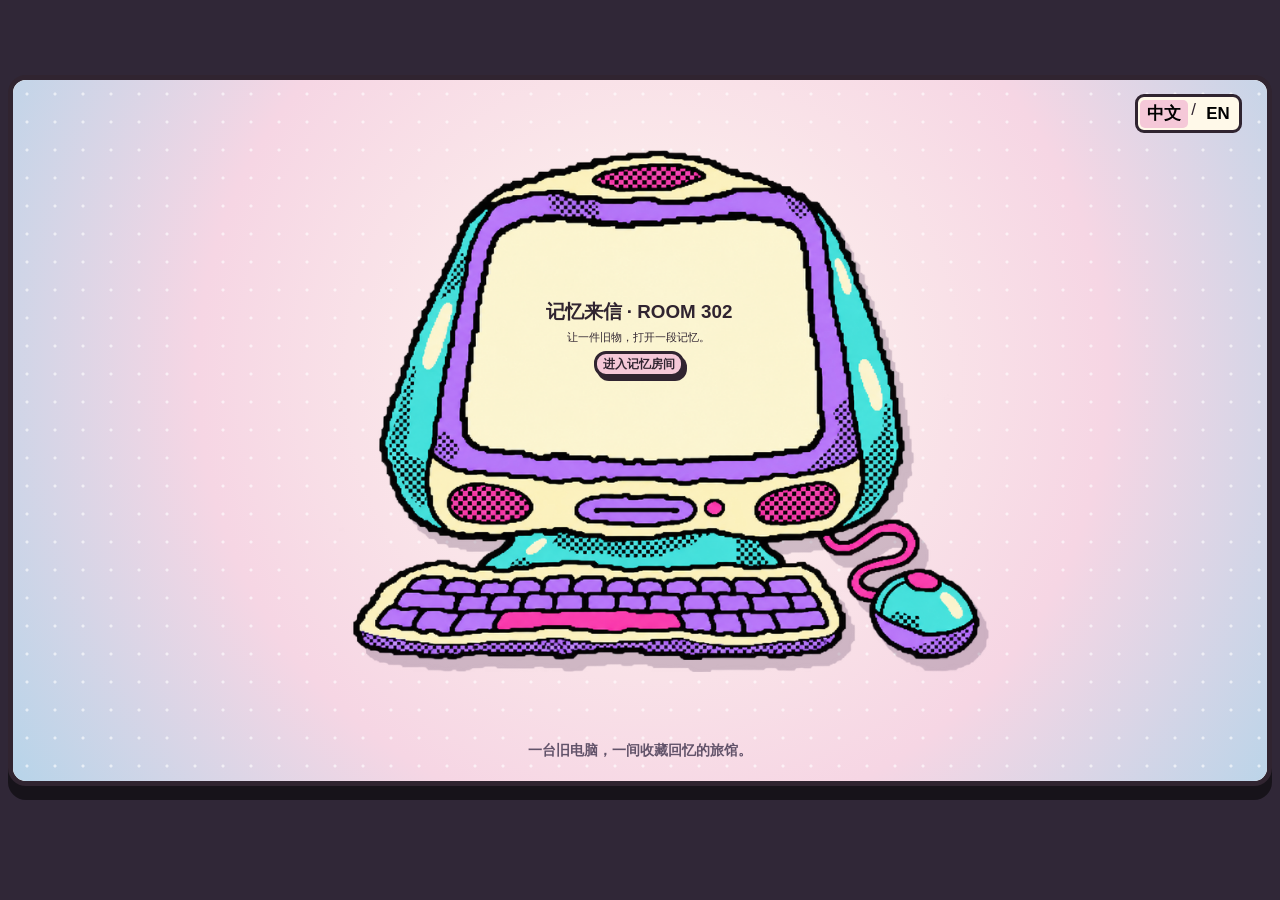
==== commit 8db3472c: "Enable private site traffic counters" ====
--- a/index.html
+++ b/index.html
@@ -61,13 +61,13 @@
 function setDrafts(v){sessionDrafts.splice(0,sessionDrafts.length,...v)}
 function newDraft(kind,topic){return {id:"draft-"+Date.now()+"-"+Math.random().toString(36).slice(2,7),kind,topic,title:kind==="toy"?"我的玩具故事":"",html:"",image:"",format:{size:"18",color:"#302430",border:false},toy:{name:"",appearance:"",origin:"",memory:""},alias:"",address:"",updated:new Date().toISOString()}}
 function message(t){let x=document.getElementById("status");if(x)x.textContent=tr(t)}
-function saveDraft(){if(!current)return false;let drafts=getDrafts(),i=drafts.findIndex(d=>d.id===current.id);current.updated=new Date().toISOString();if(i<0)drafts.unshift(structuredClone(current));else drafts[i]=structuredClone(current);try{setDrafts(drafts);dirty=false;message("已暂存于本次会话；请复制正文自行保存");return true}catch{message("保存失败：浏览器空间可能不足。可复制正文另行保存。");return false}}
+function saveDraft(){if(!current)return false;let drafts=getDrafts(),i=drafts.findIndex(d=>d.id===current.id);current.updated=new Date().toISOString();if(i<0)drafts.unshift(structuredClone(current));else drafts[i]=structuredClone(current);try{setDrafts(drafts);dirty=false;message("存草稿不会投稿，草稿仅在当前页面。要发送给作者，请点击「正式投稿」并确认；关闭或刷新前请复制正文。");return true}catch{message("保存失败：浏览器空间可能不足。可复制正文另行保存。");return false}}
 function change(next){if(next===scene&&!modal)return;scene=next;modal=null;render()}
 function guarded(next){capture();if(dirty){modal={type:"dirty",next};renderModal()}else change(next)}
 function capture(){if(scene==="toy"&&current){for(const k of ["name","appearance","origin","memory"]){let el=document.getElementById("toy-"+k);if(el)current.toy[k]=el.value}current.image=toyPhoto}if(scene==="writer"&&current){current.title=document.getElementById("writer-title")?.value||"";current.html=document.getElementById("editor")?.innerHTML||"";current.format.border=document.getElementById("writer-paper")?.classList.contains("bordered")||false}}
 const translations={
-'记忆来信':'Memory Letters','记忆来信 · ROOM 302':'Memory Letters · ROOM 302','让一件旧物，打开一段记忆。':'Let an old object open a memory.','进入记忆房间':'Enter the memory room','一台旧电脑，一间收藏回忆的旅馆。':'An old computer, a room for memories.','进入旅馆':'Enter the room','我的草稿':'My drafts','欢迎来到记忆旅馆。':'Welcome to the memory room.','嗨，我是贝利维。这里收集的是你的记忆。你可以先看看项目，也可以从一个形象、一段故事或一件旧玩具开始。慢慢来，只分享你愿意分享的部分。':'Hi, I’m Bellevue. This is a place for your memories. Explore the project first, or start with a likeness, a story, or an old toy. Take your time and share only what you wish.','电视里有游戏演示；沙发后面的落地灯通往记忆放映室。':'The TV shows a game demo; the floor lamp behind the sofa leads to the memory screening room.','不必一次写完。草稿只在本次会话中保留；请复制正文自行保存。':'Take your time. Drafts last only for this session; copy your writing to keep it.','玩具收藏室':'Toy collection','故事主题相册':'Story album','游戏演示':'Game demo','和贝利维说话':'Talk to Bellevue','项目故事图文册':'Project storybook','动画放映室':'Memory Screening Room','落地灯 · 打开动画放映室':'Floor lamp · Open Memory Screening Room','记忆放映室':'Memory Screening Room','一件陪我长大的玩具':'A toy I grew up with','说说它的故事':'Tell its story','这里放一张玩具照片 📷':'Place a toy photo here 📷','选择或替换玩具照片':'Choose or replace a toy photo','名字':'Name','样子':'Appearance','来处':'Where it came from','共同经历（选填）':'A shared memory (optional)','慢慢写就好':'Take your time','保存玩具记录':'Keep toy record this session','继续补充故事':'Continue writing','打开一页，挑一个起点':'Open a page and choose a starting point','这一页的主题':'Themes on this page','一个童年片段':'A childhood moment','关于成为自己':'Becoming myself','一次被理解的时刻':'A moment of being understood','自由写作':'Free writing','新建':'New','打开':'Open','保存':'Keep this session','图片':'Image','纸边框':'Page border','撤销':'Undo','预览':'Preview','复制正文':'Copy text','标题':'Title','字号':'Font size','颜色':'Color','左对齐':'Align left','居中':'Center','右对齐':'Align right','小门':'Door','写到哪里，就从哪里继续。':'Continue wherever you left off.','动画待上传':'Animation coming soon','选择动画文件':'Choose animation file','本机选片仅限当前会话':'Local video is available only in this session','选择本机文件':'Choose a local file','目录':'Contents','回客厅':'Return to living room','项目是什么':'What is this project?','为什么收集':'Why collect memories?','记忆如何进入作品':'How memories become art','可以分享什么':'What can I share?','帮助 · 怎样探索旅馆':'Help · Explore the room','从哪里开始？':'Where to start?','和贝利维交谈':'Talk to Bellevue','写作与隐私':'Writing and privacy','返回与关闭':'Back and close','进入大厅':'Enter the living room','阅读项目介绍':'Read about the project','回桌面':'Back to desktop','隐私说明':'Privacy notice','跳过收集':'Skip sharing','继续到本地草稿':'Continue to session draft','退出，回到大厅':'Exit to living room','我已阅读说明，并自愿在当前浏览器中创建本地草稿。':'I have read this and choose to create a draft for this session.','化名':'Pseudonym','称呼':'How to address you','开始写作':'Start writing','再看看主题':'Back to themes','跳过，直接写':'Skip and write','关闭':'Close','取消':'Cancel','新玩具记录':'New toy record','新故事':'New story','上一页':'Previous page','下一页':'Next page','回到写作':'Back to writing','写下故事之前 · 隐私说明':'Before writing · Privacy','参与完全自愿。你可以跳过本次写作、随时退出，也可以只写愿意分享给自己的内容。请勿填写真实姓名、联系方式或其他可识别个人身份的信息。':'Participation is voluntary. Skip or leave at any time. Share only what you wish. Do not include your real name, address, school, contact details or other identifying information.','草稿不会自动上传。完成写作后，可点击“投稿”并确认使用范围，私密发送给项目作者；不会自动公开。关闭页面前请自行复制正文备份。请勿填写真实姓名、住址、学校等可识别细节。':'Drafts stay in this session. When ready, choose Submit and confirm the permission to send your story privately to the author. Nothing is published automatically. Copy your text before leaving. Avoid names, addresses and identifying details.','下列授权与写作同意相互独立，均为可选项；正式投稿时会再次确认使用范围，不会自动公开。':'The permissions below are separate and optional. Permission is confirmed separately when submitting; nothing is published automatically.','正式投稿时，我会另行决定是否允许将我的片段用于内部参考。':'I will decide separately whether to allow private reference use when submitting.','正式投稿时，我会另行决定是否允许公开展示或改编授权。':'I will decide separately whether to allow public presentation or adaptation when submitting.','退出，回到大厅':'Exit to living room','首次进入故事收集入口前会显示自愿参与说明。可以跳过、退出或稍后再写；不要填写真实姓名、联系方式等可识别信息。草稿仅在当前会话保留，不会自动提交或公开；请复制正文自行保存。':'Before writing you will see a voluntary participation notice. Skip, leave, or return later. Avoid identifying details. Drafts stay only in this session and are not submitted or published; copy your writing to keep it.','从桌面进入大厅。左门是玩具收藏室，右门是故事主题相册；电视播放游戏演示，小沙发通往图文项目介绍，沙发后面的落地灯通往动画放映室。':'From the desktop, enter the living room. The left door leads to toys; the right to story prompts. The TV plays the game demo, the sofa opens About, and the floor lamp behind the sofa leads to the Memory Screening Room.','点击大厅的大沙发，可以切换贝利维身旁的对话气泡。使用 Tab 也可以依次找到场景入口。':'Select the large sofa to cycle Bellevue’s dialogue. Use Tab to find each scene entrance.','每页的“返回”按钮回到标示的场景；Esc 可以关闭弹窗或返回上一场景。书写时离开会提示处理未保存内容。':'Back returns to the indicated scene. Escape closes a dialog or returns to the previous scene. You will be warned about unsaved changes.','本机选片仅限当前会话':'Local playback lasts only this session','动画待上传 · 可选择本机视频预览':'Animation coming soon · choose a local video to preview','项目故事 · 目录':'Project story · Contents','这一页还有未保存的内容':'This page has unsaved changes','可以先保存，或直接离开。直接离开不会把这次修改写入本地草稿。':'Keep the draft for this session or leave without keeping these changes.','保存并离开':'Keep and leave','不保存并离开':'Leave without keeping','继续编辑':'Continue editing','记忆如何进入作品':'How memories become art'};
-Object.assign(translations,{'嗨，我是贝利维。这里收集的是你的记忆。你可以先看看项目，也可以从一个形象、一段故事或一件旧玩具开始。慢慢来，只分享你愿意分享的部分。':'Hi, I’m Bellevue. This is a place for your memories. Explore the project, or begin with a likeness, story, or old toy. Share only what you wish.','点击大厅的大沙发，可以切换贝利维身旁的对话气泡。使用 Tab 也可以依次找到场景入口。':'Select the large sofa to cycle Bellevue’s dialogue. Use Tab to find scene entrances.','玩具收藏室 · 我的玩具相册':'Toy Collection · My Toy Album','照片与记录仅作为当前浏览器的本地草稿；大照片可能超出可用空间。':'Photos and notes are session drafts only; large photos may exceed available space.','不必回答不想回答的问题。每次新故事都有自己的本地草稿。':'Skip any question you prefer. Each new story has its own session draft.','化名和称呼均可跳过；请勿填写可识别个人信息。':'You may skip both name fields; avoid identifying details.','◀ 上一跨页':'◀ Previous spread','下一跨页 ▶':'Next spread ▶','跨页 1 / 2':'Spread 1 / 2','跨页 2 / 2':'Spread 2 / 2','小 14':'Small 14','中 18':'Medium 18','大 24':'Large 24','特大 32':'Extra large 32','B 加粗':'B Bold','玩具故事':'Toy story','故事':'Story','玩具收藏':'Toy collection','当前浏览器的本地草稿 · 不会自动上传或公开':'Session draft · Not automatically uploaded or published','给这一页起个名字':'Give this page a title','从一个记得的画面写起……':'Start with an image you remember…','故事正文，可输入与编辑':'Story text, editable','选择插入的图片':'Choose an image to insert','ROOM 203 · 游戏演示':'ROOM 203 · Game Demo','导入游戏演示':'Import game demo','本机演示已载入':'Local demo loaded','若现有视频无法播放，可选择本机文件':'If the video cannot play, choose a local file','本机动画已载入':'Local animation loaded','本机动画影片':'Local animation video','雪花电视插图':'Illustration of a static-filled TV','这一页，怎么称呼你？':'How should we address you?','选填':'Optional','仅展示当前浏览器保存的本地玩具记录与故事草稿。':'Only toy records and story drafts saved in this session are shown.','这里还没有草稿。可以先去玩具收藏室，或选一个故事主题。':'No drafts yet. Visit the toy collection or choose a story prompt.','关闭相册':'Close album','新建一页':'Create a page','请选择新草稿类型。当前草稿不会被覆盖；若有未保存修改，请先返回保存。':'Choose a draft type. Your current draft will not be replaced; save any changes first.','未命名':'Untitled','未命名的一页':'Untitled page','还没有正文。':'No story text yet.','预览当前编辑内容；尚未保存的修改仍需手动保存。':'Previewing your work; save any changes manually.','关闭目录':'Close contents','选项 · 声音':'Options · Sound','关闭音效':'Turn sound off','开启音效':'Turn sound on','开':'On','关':'Off','项目故事图文册':'Project storybook','贝利维':'Bellevue','动画放映室':'Memory Screening Room','记忆放映室 · ROOM 302':'Memory Screening Room · ROOM 302','◀ 上一页':'◀ Previous page','下一页 ▶':'Next page','玩具资料已带入写作页，记得保存。':'Toy details added to the writing page. Remember to save.','有尚未保存的修改':'You have unsaved changes','已暂存于本次会话；请复制正文自行保存':'Kept for this session; copy your writing to keep it','请先勾选自愿参与；也可以跳过或退出。':'Please confirm voluntary participation, or skip or leave.','正文已复制，可粘贴到其他文档':'Text copied; paste it into another document','复制未成功，请选中正文手动复制。':'Copy failed; select and copy the text manually.','照片已预览，记得保存。':'Photo previewed; remember to save.','图片已插入，请保存本地草稿':'Image inserted; save your session draft','请选择图片文件':'Please choose an image file','现有视频无法播放；请选择本机演示文件。':'Video unavailable; choose a local demo file.','请先保存当前修改，再新建草稿。':'Save your changes before creating another draft.','保存失败：浏览器空间可能不足。可复制正文另行保存。':'Could not save; copy your writing elsewhere.','照片与记录仅作为当前浏览器的本地草稿；大照片可能超出可用空间。':'Photos and records are session-only; large photos may exceed available space.'});
+'记忆来信':'Memory Letters','记忆来信 · ROOM 302':'Memory Letters · ROOM 302','让一件旧物，打开一段记忆。':'Let an old object open a memory.','进入记忆房间':'Enter the memory room','一台旧电脑，一间收藏回忆的旅馆。':'An old computer, a room for memories.','进入旅馆':'Enter the room','我的草稿':'My drafts','欢迎来到记忆旅馆。':'Welcome to the memory room.','嗨，我是贝利维。这里收集的是你的记忆。你可以先看看项目，也可以从一个形象、一段故事或一件旧玩具开始。慢慢来，只分享你愿意分享的部分。':'Hi, I’m Bellevue. This is a place for your memories. Explore the project first, or start with a likeness, a story, or an old toy. Take your time and share only what you wish.','电视里有游戏演示；沙发后面的落地灯通往记忆放映室。':'The TV shows a game demo; the floor lamp behind the sofa leads to the memory screening room.','不必一次写完。草稿只在本次会话中保留；请复制正文自行保存。':'Take your time. Drafts last only for this session; copy your writing to keep it.','玩具收藏室':'Toy collection','故事主题相册':'Story album','游戏演示':'Game demo','和贝利维说话':'Talk to Bellevue','项目故事图文册':'Project storybook','动画放映室':'Memory Screening Room','落地灯 · 打开动画放映室':'Floor lamp · Open Memory Screening Room','记忆放映室':'Memory Screening Room','一件陪我长大的玩具':'A toy I grew up with','说说它的故事':'Tell its story','这里放一张玩具照片 📷':'Place a toy photo here 📷','选择或替换玩具照片':'Choose or replace a toy photo','名字':'Name','样子':'Appearance','来处':'Where it came from','共同经历（选填）':'A shared memory (optional)','慢慢写就好':'Take your time','保存玩具记录':'Keep toy record this session','继续补充故事':'Continue writing','打开一页，挑一个起点':'Open a page and choose a starting point','这一页的主题':'Themes on this page','一个童年片段':'A childhood moment','关于成为自己':'Becoming myself','一次被理解的时刻':'A moment of being understood','自由写作':'Free writing','新建':'New','打开':'Open','保存':'Keep this session','图片':'Image','纸边框':'Page border','撤销':'Undo','预览':'Preview','复制正文':'Copy text','标题':'Title','字号':'Font size','颜色':'Color','左对齐':'Align left','居中':'Center','右对齐':'Align right','小门':'Door','写到哪里，就从哪里继续。':'Continue wherever you left off.','动画待上传':'Animation coming soon','选择动画文件':'Choose animation file','本机选片仅限当前会话':'Local video is available only in this session','选择本机文件':'Choose a local file','目录':'Contents','回客厅':'Return to living room','项目是什么':'What is this project?','为什么收集':'Why collect memories?','记忆如何进入作品':'How memories become art','可以分享什么':'What can I share?','帮助 · 怎样探索旅馆':'Help · Explore the room','从哪里开始？':'Where to start?','和贝利维交谈':'Talk to Bellevue','写作与隐私':'Writing and privacy','返回与关闭':'Back and close','进入大厅':'Enter the living room','阅读项目介绍':'Read about the project','回桌面':'Back to desktop','隐私说明':'Privacy notice','跳过收集':'Skip sharing','继续到本地草稿':'Continue to session draft','退出，回到大厅':'Exit to living room','我已阅读说明，并自愿在当前浏览器中创建本地草稿。':'I have read this and choose to create a draft for this session.','化名':'Pseudonym','称呼':'How to address you','开始写作':'Start writing','再看看主题':'Back to themes','跳过，直接写':'Skip and write','关闭':'Close','取消':'Cancel','新玩具记录':'New toy record','新故事':'New story','上一页':'Previous page','下一页':'Next page','回到写作':'Back to writing','写下故事之前 · 隐私说明':'Before writing · Privacy','参与完全自愿。你可以跳过本次写作、随时退出，也可以只写愿意分享给自己的内容。请勿填写真实姓名、联系方式或其他可识别个人身份的信息。':'Participation is voluntary. Skip or leave at any time. Share only what you wish. Do not include your real name, address, school, contact details or other identifying information.','草稿不会自动上传。完成写作后，可点击“正式投稿”并确认使用范围，私密发送给项目作者；不会自动公开。关闭页面前请自行复制正文备份。请勿填写真实姓名、住址、学校等可识别细节。':'Drafts stay in this session. When ready, choose Submit and confirm the permission to send your story privately to the author. Nothing is published automatically. Copy your text before leaving. Avoid names, addresses and identifying details.','下列授权与写作同意相互独立，均为可选项；正式投稿时会再次确认使用范围，不会自动公开。':'The permissions below are separate and optional. Permission is confirmed separately when submitting; nothing is published automatically.','正式投稿时，我会另行决定是否允许将我的片段用于内部参考。':'I will decide separately whether to allow private reference use when submitting.','正式投稿时，我会另行决定是否允许公开展示或改编授权。':'I will decide separately whether to allow public presentation or adaptation when submitting.','退出，回到大厅':'Exit to living room','首次进入故事收集入口前会显示自愿参与说明。可以跳过、退出或稍后再写；不要填写真实姓名、联系方式等可识别信息。草稿仅在当前会话保留，不会自动提交或公开；请复制正文自行保存。':'Before writing you will see a voluntary participation notice. Skip, leave, or return later. Avoid identifying details. Drafts stay only in this session and are not submitted or published; copy your writing to keep it.','从桌面进入大厅。左门是玩具收藏室，右门是故事主题相册；电视播放游戏演示，小沙发通往图文项目介绍，沙发后面的落地灯通往动画放映室。':'From the desktop, enter the living room. The left door leads to toys; the right to story prompts. The TV plays the game demo, the sofa opens About, and the floor lamp behind the sofa leads to the Memory Screening Room.','点击大厅的大沙发，可以切换贝利维身旁的对话气泡。使用 Tab 也可以依次找到场景入口。':'Select the large sofa to cycle Bellevue’s dialogue. Use Tab to find each scene entrance.','每页的“返回”按钮回到标示的场景；Esc 可以关闭弹窗或返回上一场景。书写时离开会提示处理未保存内容。':'Back returns to the indicated scene. Escape closes a dialog or returns to the previous scene. You will be warned about unsaved changes.','本机选片仅限当前会话':'Local playback lasts only this session','动画待上传 · 可选择本机视频预览':'Animation coming soon · choose a local video to preview','项目故事 · 目录':'Project story · Contents','这一页还有未保存的内容':'This page has unsaved changes','可以先保存，或直接离开。直接离开不会把这次修改写入本地草稿。':'Keep the draft for this session or leave without keeping these changes.','保存并离开':'Keep and leave','不保存并离开':'Leave without keeping','继续编辑':'Continue editing','记忆如何进入作品':'How memories become art'};
+Object.assign(translations,{'嗨，我是贝利维。这里收集的是你的记忆。你可以先看看项目，也可以从一个形象、一段故事或一件旧玩具开始。慢慢来，只分享你愿意分享的部分。':'Hi, I’m Bellevue. This is a place for your memories. Explore the project, or begin with a likeness, story, or old toy. Share only what you wish.','点击大厅的大沙发，可以切换贝利维身旁的对话气泡。使用 Tab 也可以依次找到场景入口。':'Select the large sofa to cycle Bellevue’s dialogue. Use Tab to find scene entrances.','玩具收藏室 · 我的玩具相册':'Toy Collection · My Toy Album','照片与记录仅作为当前浏览器的本地草稿；大照片可能超出可用空间。':'Photos and notes are session drafts only; large photos may exceed available space.','不必回答不想回答的问题。每次新故事都有自己的本地草稿。':'Skip any question you prefer. Each new story has its own session draft.','化名和称呼均可跳过；请勿填写可识别个人信息。':'You may skip both name fields; avoid identifying details.','◀ 上一跨页':'◀ Previous spread','下一跨页 ▶':'Next spread ▶','跨页 1 / 2':'Spread 1 / 2','跨页 2 / 2':'Spread 2 / 2','小 14':'Small 14','中 18':'Medium 18','大 24':'Large 24','特大 32':'Extra large 32','B 加粗':'B Bold','玩具故事':'Toy story','故事':'Story','玩具收藏':'Toy collection','当前浏览器的本地草稿 · 不会自动上传或公开':'Session draft · Not automatically uploaded or published','给这一页起个名字':'Give this page a title','从一个记得的画面写起……':'Start with an image you remember…','故事正文，可输入与编辑':'Story text, editable','选择插入的图片':'Choose an image to insert','ROOM 203 · 游戏演示':'ROOM 203 · Game Demo','导入游戏演示':'Import game demo','本机演示已载入':'Local demo loaded','若现有视频无法播放，可选择本机文件':'If the video cannot play, choose a local file','本机动画已载入':'Local animation loaded','本机动画影片':'Local animation video','雪花电视插图':'Illustration of a static-filled TV','这一页，怎么称呼你？':'How should we address you?','选填':'Optional','仅展示当前浏览器保存的本地玩具记录与故事草稿。':'Only toy records and story drafts saved in this session are shown.','这里还没有草稿。可以先去玩具收藏室，或选一个故事主题。':'No drafts yet. Visit the toy collection or choose a story prompt.','关闭相册':'Close album','新建一页':'Create a page','请选择新草稿类型。当前草稿不会被覆盖；若有未保存修改，请先返回保存。':'Choose a draft type. Your current draft will not be replaced; save any changes first.','未命名':'Untitled','未命名的一页':'Untitled page','还没有正文。':'No story text yet.','预览当前编辑内容；尚未保存的修改仍需手动保存。':'Previewing your work; save any changes manually.','关闭目录':'Close contents','选项 · 声音':'Options · Sound','关闭音效':'Turn sound off','开启音效':'Turn sound on','开':'On','关':'Off','项目故事图文册':'Project storybook','贝利维':'Bellevue','动画放映室':'Memory Screening Room','记忆放映室 · ROOM 302':'Memory Screening Room · ROOM 302','◀ 上一页':'◀ Previous page','下一页 ▶':'Next page','玩具资料已带入写作页，记得保存。':'Toy details added to the writing page. Remember to save.','有尚未保存的修改':'You have unsaved changes','存草稿不会投稿，草稿仅在当前页面。要发送给作者，请点击「正式投稿」并确认；关闭或刷新前请复制正文。':'Draft only. To send it to the author, click Submit and confirm. Copy your text before closing or refreshing.','请先勾选自愿参与；也可以跳过或退出。':'Please confirm voluntary participation, or skip or leave.','正文已复制，可粘贴到其他文档':'Text copied; paste it into another document','复制未成功，请选中正文手动复制。':'Copy failed; select and copy the text manually.','照片已预览，记得保存。':'Photo previewed; remember to save.','图片已插入，请保存本地草稿':'Image inserted; save your session draft','请选择图片文件':'Please choose an image file','现有视频无法播放；请选择本机演示文件。':'Video unavailable; choose a local demo file.','请先保存当前修改，再新建草稿。':'Save your changes before creating another draft.','保存失败：浏览器空间可能不足。可复制正文另行保存。':'Could not save; copy your writing elsewhere.','照片与记录仅作为当前浏览器的本地草稿；大照片可能超出可用空间。':'Photos and records are session-only; large photos may exceed available space.'});
 const chapterEnglish=[['A door back to yesterday','The hotel corridor feels like an endless timeline. Repeating wooden doors, faded carpet and distant TV static recall familiar childhood places whose names we cannot quite remember. ROOM 203: White Noise Dreamscape begins with this sense of déjà vu, inviting you into a room between reality and dreams to rediscover details hidden by time.'],['Some memories live in objects first','A patch on an old toy, a wooden duck’s wheel, or a folded photograph can hold the warmth of a moment. Players follow traces and return scattered toys to their places. Here, you can choose a meaningful object and record where it came from and a moment you shared. Ordinary things can carry important stories.'],['Follow clues at your own pace','From corridor to bedroom to quiet living room, spaces open up, but memories need not arrive in order. Colors, sounds and floating balloons offer dreamlike clues. Players observe, collect and choose their way forward. The project places growing pains and self-discovery in these experiences, leaving room for everyone’s own interpretation.'],['Beyond the static, an unfinished story','When the TV lights up again, fragments in the white noise become another narrative. Looking for an exit can also bring us closer to ourselves. We explore childhood, gender identity and the need to be understood without asking everyone to describe themselves the same way. Animation gives voice, image and silence room to tell what words cannot.'],['Leave your memory on this page','Bellevue is the hotel’s patient guide. Begin with a toy or a story, use a pseudonym, skip any question, or take a break. Drafts remain in this session and are not automatically uploaded or published. When you are ready, decide how to continue.']];
 Object.assign(translations,{'记忆来信 · ROOM 302':'Memory Letters · ROOM 302','嗨，我是贝利维。无论你是来分享自己的记忆、讲述一段相遇，还是第一次了解跨性别，都欢迎你。先看看、听听，也可以留下一段你愿意分享的故事。':'Hi, I’m Bellevue. Whether you’re here to share your own memories, tell a story about meeting someone, or learn about trans experiences for the first time, you’re welcome here. You can start by looking and listening, or leave a story you feel ready to share.','记忆来信 · ROOM 302 是一个向所有人开放的互动叙事项目。我们通过故事、手绘动画和游戏，认识跨性别者丰富而具体的生活，减少误解与污名。你可以讲述自己的性别探索与成长记忆，也可以分享与跨性别者相识、相处的亲身故事；还可以先阅读、观看与学习，慢慢建立理解。':'Memory Letters · ROOM 302 is an interactive storytelling project open to everyone. Through stories, hand-drawn animation and games, we explore the varied everyday lives of transgender people and challenge misunderstanding and stigma. Share your own memories of gender and growing up, tell a first-hand story of knowing a trans person, or begin by reading, watching and learning.','了解与学习':'Learn and understand','阅读与体验':'Read and explore','分享一段故事':'Share a story','知识小卡片':'Knowledge cards','性别认同是对自身性别的认识。':'Gender identity is a person’s understanding of their own gender.','性别表达是穿着、举止等外在呈现。':'Gender expression is how someone presents themselves outwardly, such as through clothing and mannerisms.','性倾向与性别认同是不同概念。':'Sexual orientation and gender identity are different concepts.','不能只凭外貌判断一个人的性别。':'You cannot determine someone’s gender from their appearance alone.','尊重对方使用的名字和称呼，不追问身体或医疗隐私。':'Respect the name and words someone uses for themselves; do not press them about their body or medical privacy.','每个人经历不同，一个故事不代表整个群体。':'Everyone’s experience is different; one story does not represent an entire community.','我自己的经历':'My own experience','我与跨性别者相处的经历':'My experience of knowing a trans person','暂时只想阅读':'Just here to explore','相处经历的写作提示':'Prompts for a story of knowing someone','你们如何相识？哪个日常瞬间改变了你的理解？有没有误会、学习或支持彼此的经历？有没有一件承载共同记忆的物品？形象和旧物均可选，不必是童年玩具。':'How did you meet? What everyday moment changed your understanding? Was there a misunderstanding, learning, or mutual support? Is there an object that holds a shared memory? A likeness or object is optional; it need not be a childhood toy.','从自己的视角写，不代替对方解释身份；隐去姓名、学校、工作单位等可识别细节。未经允许，不公开他人的性别身份、私密经历或照片。你的授权不等于故事中其他人的同意；公开前需要审核，并按涉及者的同意范围使用。':'Write from your own perspective, not as an interpreter of someone else’s identity. Omit names, schools, workplaces and other identifying details. Never disclose someone’s gender identity, private experiences or photos without permission. Your permission is not consent on behalf of others; any public use would require review and respect for each person’s scope of consent.','返回桌面':'Back to desktop','回到入口':'Back to pathways','可以写成长、自我探索、快乐、被理解的瞬间，或任何你愿意留下的记忆。无需说明自己是否为跨性别者，也不必回答不想回答的问题。':'You can write about growing up, self-discovery, joy, a moment of being understood, or any memory you wish to keep. You do not need to say whether you are transgender or answer anything you would rather skip.'});
 Object.assign(translations,{'你们如何相识？':'How did you meet?','改变理解的日常瞬间':'An everyday moment that changed your understanding','误会、学习与支持':'Misunderstanding, learning and support','共同记忆的物品':'An object from a shared memory','嗨，我是贝利维。无论你是来分享自己的记忆、讲述一段相遇，还是第一次了解跨性别，都欢迎你。先看看、听听，也可以留下一段你愿意分享的故事。':'Hi, I’m Bellevue. Whether you’re here to share your own memories, tell a story about meeting someone, or learn about trans experiences for the first time, you’re welcome here. You can start by looking and listening, or leave a story you feel ready to share.'});
@@ -80,7 +80,7 @@
 function entries(compact=false){return `<div class="entry-panel canva-panel"><p>${intro}</p><div class="entry-buttons">${btn('了解与学习','go:learn','yellow')}${btn('阅读与体验','go:explore','pink')}${btn('分享一段故事','go:share')}</div></div>`}
 function learnHTML(){let cards=['性别认同是对自身性别的认识。','性别表达是穿着、举止等外在呈现。','性倾向与性别认同是不同概念。','不能只凭外貌判断一个人的性别。','尊重对方使用的名字和称呼，不追问身体或医疗隐私。','每个人经历不同，一个故事不代表整个群体。'];return `<section id="learn" class="scene canva-section"><div class="topline">${back('desktop')}<h1 class="scene-title">了解与学习</h1></div><article class="info-card canva-card"><h2>知识小卡片</h2><p>${welcome[0]}</p><div class="learn-grid">${cards.map((v,i)=>`<div class="learn-tile canva-card"><strong>0${i+1}</strong><p>${v}</p></div>`).join('')}</div><div class="row info-actions">${btn('阅读与体验','go:explore','pink')}${btn('分享一段故事','go:share')}</div></article></section>`}
 function exploreHTML(){return `<section id="explore" class="scene canva-section"><div class="topline">${back('desktop')}<h1 class="scene-title">阅读与体验</h1></div><article class="info-card canva-card"><h2>阅读与体验</h2><p>${welcome[0]}</p><div class="choice-list">${btn('故事主题相册','go:topic','white')}${btn('项目故事图文册','go:story','yellow')}${btn('游戏演示','go:demo','pink')}${btn('记忆放映室','go:cinema')}</div><p>${intro}</p></article></section>`}
-function shareHTML(){return `<section id="share" class="scene canva-section"><div class="topline">${back('desktop')}<h1 class="scene-title">分享一段故事</h1></div><article class="info-card canva-card"><h2>分享一段故事</h2><p>${welcome[0]}</p><div class="choice-list">${btn('我自己的经历','share-own','yellow')}${btn('我与跨性别者相处的经历','share-knowing','pink')}${btn('暂时只想阅读','go:explore','white')}</div><p class="flow-note">${tr('草稿不会自动上传。完成写作后，可点击“投稿”并确认使用范围，私密发送给项目作者；不会自动公开。关闭页面前请自行复制正文备份。请勿填写真实姓名、住址、学校等可识别细节。')}</p></article></section>`}
+function shareHTML(){return `<section id="share" class="scene canva-section"><div class="topline">${back('desktop')}<h1 class="scene-title">分享一段故事</h1></div><article class="info-card canva-card"><h2>分享一段故事</h2><p>${welcome[0]}</p><div class="choice-list">${btn('我自己的经历','share-own','yellow')}${btn('我与跨性别者相处的经历','share-knowing','pink')}${btn('暂时只想阅读','go:explore','white')}</div><p class="flow-note">${tr('草稿不会自动上传。完成写作后，可点击“正式投稿”并确认使用范围，私密发送给项目作者；不会自动公开。关闭页面前请自行复制正文备份。请勿填写真实姓名、住址、学校等可识别细节。')}</p></article></section>`}
 function bootHTML(){return `<section id="boot" class="scene boot canva-section"><div class="imac"><img id="boot-computer" class="imac-art canva-image" src="assets/MAHbXHvJMhk.png" alt="紫色与青绿色像素手绘复古电脑、键盘和鼠标" loading="lazy"><div class="imac-screen"><h1>记忆来信 · ROOM 302</h1><p>让一件旧物，打开一段记忆。</p>${btn("进入记忆房间","go:desktop","pink")}</div></div><div class="boot-caption">一台旧电脑，一间收藏回忆的旅馆。</div></section>`}
 function desktopHTML(){return `<section id="desktop" class="scene canva-section"><div class="win manager"><div class="winbar">${tr('程序管理器')} <span>□ ×</span></div><nav class="menubar canva-menu" aria-label="${tr('菜单栏')}"><button class="canva-button" data-act="go:desktop">${tr('文件')}</button><button class="canva-button" data-act="options">${tr('选项')}</button><button class="canva-button" data-act="go:lobby">${tr('窗口')}</button><button class="canva-button" data-act="go:help">${tr('帮助')}</button></nav><div class="win hotel-window"><div class="winbar">${tr('记忆来信 · ROOM 302')} <span>□</span></div><div class="desktop-body"><div class="desktop-icons"><button class="desktop-icon canva-button" data-act="go:lobby"><span class="iconbox"><span class="sprite sprite-door" aria-hidden="true"></span></span>${tr('进入旅馆')}</button><button class="desktop-icon canva-button" data-act="enter:writer"><span class="iconbox"><span class="sprite sprite-page" aria-hidden="true"></span></span>${tr('写故事')}</button><button class="desktop-icon canva-button" data-act="drafts"><span class="iconbox"><span class="sprite sprite-save" aria-hidden="true"></span></span>${tr('草稿')}</button></div></div></div></div></section>`}
 function hot(cls,label,act){return `<button type="button" class="hotspot canva-button ${cls}" data-act="${act}" aria-label="${label}"><span>${label}</span></button>`}
@@ -92,7 +92,7 @@
 function topicHTML(){let opts=shareKind==='knowing'?(topicSpread===0?[0,1]:[2,3]):topicSpread===0?["一个童年片段","关于成为自己"]:["一次被理解的时刻","自由写作"];return `<section id="topic" class="scene topic canva-section"><div class="topline">${back()}<h1 class="scene-title">故事主题相册</h1></div><div class="book canva-panel"><div class="page"><h2>打开一页，挑一个起点</h2><p>不必回答不想回答的问题。每次新故事都有自己的本地草稿。</p>${shareKind==='knowing'?`<p class="flow-note">你们如何相识？哪个日常瞬间改变了你的理解？有没有误会、学习或支持彼此的经历？有没有一件承载共同记忆的物品？形象和旧物均可选，不必是童年玩具。</p>`:''}<div class="row">${btn("◀ 上一跨页","topic-prev","tiny")}${btn("下一跨页 ▶","topic-next","tiny")}</div><p class="muted">跨页 ${topicSpread+1} / 2</p></div><div class="page"><h2>这一页的主题</h2>${opts.map(o=>`<button type="button" class="topic-choice canva-button" data-act="pick-topic" ${typeof o==='number'?`data-topic-key="${o}"`:`data-topic="${esc(o)}"`}>✦ ${esc(typeof o==='number'?topicLabel(o):o)} →</button>`).join("")}<div class="row">${btn('跳过，直接写','topic-skip','white tiny')}</div><p class="note">化名和称呼均可跳过；请勿填写可识别个人信息。</p></div></div>${dog(A.read,"topic-dog","topic-dog","阅读故事的贝利维")}</section>`}
 const knowingEditorDefaults={zh:{title:'给这一页起个名字',body:'从一个记得的画面写起……'},en:{title:'Give this page a title',body:'Start with an image you remember…'}};
 function tool(label,act,icon,extra=''){return `<button type="button" class="tool canva-button ${extra}" data-act="${act}" title="${tr(label)}" aria-label="${tr(label)}"><span class="sprite sprite-${icon}" aria-hidden="true"></span><span>${tr(label)}</span></button>`}
-function writerHTML(){let f=current?.format||{size:"18",color:"#302430",border:false};let hints=knowingEditorDefaults[lang];return `<section id="writer" class="scene writer canva-section"><div class="toolbar canva-panel" aria-label="${tr('写作工具栏')}"><div class="row">${tool('新页','new','page')}${tool('打开草稿','drafts','folder')}${tool('保存','save-writer','save')}${tool(lang==='en'?'Submit':'投稿','submit-story','export')}${tool('插图','insert-image','image')}${tool('花边','border','border')}${tool('撤销','undo','undo')}${tool('重做','redo','redo')}${tool('预览','preview','preview')}${tool('导出：复制','copy-text','export')}${tool('退出','go:lobby','door','exit')}</div><div class="row">${tool('字体','font','font')}<label for="font-size" class="tool canva-dropdown" title="${tr('字号')}"><span class="sprite sprite-size" aria-hidden="true"></span><span>${tr('字号')}</span></label><select id="font-size" class="canva-dropdown" aria-label="${tr('字号')}"><option value="14" ${f.size==="14"?"selected":""}>${tr('小 14')}</option><option value="18" ${f.size==="18"?"selected":""}>${tr('中 18')}</option><option value="24" ${f.size==="24"?"selected":""}>${tr('大 24')}</option><option value="32" ${f.size==="32"?"selected":""}>${tr('特大 32')}</option></select>${tool('粗体','bold','bold')}<label for="font-color" class="tool" title="${tr('颜色')}"><span class="sprite sprite-color" aria-hidden="true"></span><span>${tr('颜色')}</span></label><input id="font-color" class="canva-input" type="color" aria-label="${tr('颜色')}" value="${esc(f.color||"#302430")}">${tool('左对齐','left','left')}${tool('居中','center','center')}</div></div><div id="writer-paper" class="writer-paper canva-panel ${f.border?"bordered":""}"><label for="writer-title" class="small">标题</label><input id="writer-title" class="writer-title canva-input" value="${esc(current?.title||"")}" placeholder="${hints.title}"><div id="editor" class="editor canva-input" contenteditable="true" role="textbox" aria-label="故事正文，可输入与编辑" aria-multiline="true" data-placeholder="${hints.body}">${current?.html||""}</div></div><aside class="writer-side canva-sidebar"><img id="writing-dog" class="canva-image" src="${A.write}" alt="戴蓝色贝雷帽、拿着笔的贝利维" loading="lazy"><p>写到哪里，就从哪里继续。</p><p id="status" class="status canva-text" role="status"></p></aside><div class="writer-foot"><span id="word-count">${tr('字数')}：0</span> · ${tr('本次会话草稿')} · ${tr('当前浏览器的本地草稿 · 不会自动上传或公开')}</div><input id="writer-image-file" type="file" accept="image/*" hidden aria-label="选择插入的图片"></section>`}
+function writerHTML(){let f=current?.format||{size:"18",color:"#302430",border:false};let hints=knowingEditorDefaults[lang];return `<section id="writer" class="scene writer canva-section"><div class="toolbar canva-panel" aria-label="${tr('写作工具栏')}"><div class="row">${tool('新页','new','page')}${tool('打开草稿','drafts','folder')}${tool(lang==='en'?'Save draft':'存草稿','save-writer','save')}${tool(lang==='en'?'Submit':'正式投稿','submit-story','export')}${tool('插图','insert-image','image')}${tool('花边','border','border')}${tool('撤销','undo','undo')}${tool('重做','redo','redo')}${tool('预览','preview','preview')}${tool('导出：复制','copy-text','export')}${tool('退出','go:lobby','door','exit')}</div><div class="row">${tool('字体','font','font')}<label for="font-size" class="tool canva-dropdown" title="${tr('字号')}"><span class="sprite sprite-size" aria-hidden="true"></span><span>${tr('字号')}</span></label><select id="font-size" class="canva-dropdown" aria-label="${tr('字号')}"><option value="14" ${f.size==="14"?"selected":""}>${tr('小 14')}</option><option value="18" ${f.size==="18"?"selected":""}>${tr('中 18')}</option><option value="24" ${f.size==="24"?"selected":""}>${tr('大 24')}</option><option value="32" ${f.size==="32"?"selected":""}>${tr('特大 32')}</option></select>${tool('粗体','bold','bold')}<label for="font-color" class="tool" title="${tr('颜色')}"><span class="sprite sprite-color" aria-hidden="true"></span><span>${tr('颜色')}</span></label><input id="font-color" class="canva-input" type="color" aria-label="${tr('颜色')}" value="${esc(f.color||"#302430")}">${tool('左对齐','left','left')}${tool('居中','center','center')}</div></div><div id="writer-paper" class="writer-paper canva-panel ${f.border?"bordered":""}"><label for="writer-title" class="small">标题</label><input id="writer-title" class="writer-title canva-input" value="${esc(current?.title||"")}" placeholder="${hints.title}"><div id="editor" class="editor canva-input" contenteditable="true" role="textbox" aria-label="故事正文，可输入与编辑" aria-multiline="true" data-placeholder="${hints.body}">${current?.html||""}</div></div><aside class="writer-side canva-sidebar"><img id="writing-dog" class="canva-image" src="${A.write}" alt="戴蓝色贝雷帽、拿着笔的贝利维" loading="lazy"><p>写到哪里，就从哪里继续。</p><p id="status" class="status canva-text" role="status"></p></aside><div class="writer-foot"><span id="word-count">${tr('字数')}：0</span> · ${tr('本次会话草稿')} · ${tr('当前浏览器的本地草稿 · 不会自动上传或公开')}</div><input id="writer-image-file" type="file" accept="image/*" hidden aria-label="选择插入的图片"></section>`}
 function demoHTML(){return `<section id="demo" class="scene screen canva-section"><div class="topline">${back()}<h1 class="scene-title">ROOM 203 · 游戏演示</h1></div>${dog(A.film,"demo-dog","film-dog","放映室里的贝利维")}<div class="tv-shell canva-video"><video id="demo-video" controls playsinline preload="metadata" aria-label="游戏演示视频"><source src="${demoURL||A.demo}"></video></div><div class="video-import"><label for="demo-file">导入游戏演示</label> <input id="demo-file" class="file-input canva-input" type="file" accept="video/*"><span id="demo-file-name" class="small">${demoURL?"本机演示已载入":"若现有视频无法播放，可选择本机文件"}</span></div></section>`}
 function cinemaHTML(){const en=lang==='en';return `<section id="cinema" class="scene cinema canva-section"><div class="topline">${back()}<h1 class="scene-title">${en?'Memory screening room':'记忆放映室'} · ROOM 302</h1></div><div class="curtain"><div class="cinema-screen canva-video" id="cinema-screen"><video id="animation-video" controls playsinline preload="metadata" src="assets/video/dream-10-web.mp4" aria-label="Dream 10 动画粗稿"></video></div></div>${dog(A.film,"cinema-dog","film-dog","陪伴观影的贝利维")}<div class="cinema-controls"><strong>${en?'Echo of Self · Animation excerpt':'Echo of Self · 动画片段'}</strong><p>${en?'As body hair grows and her reflection becomes an exaggerated bearded figure, the protagonist feels increasingly estranged from her changing body. Shaving, a distorted mirror and the act of tearing into it express her struggle with an imposed image and her search for a self she can recognise.':'腿毛的生长、镜中不断长出胡须并异化的面孔，让主角感到身体变化与内心自我之间的冲突。她试图用剃须刀去除毛发，继而撕开镜面、进入其中。夸张的变形与摇晃的视角，呈现她对被强加形象的抗拒，以及寻找真实自我的过程。'}</p><span class="draft-note">${en?'Rough cut · Backgrounds and some frames are still unfinished':'当前为动画粗稿 · 背景与部分帧尚未完成'}</span></div></section>`}
 function storyHTML(){let headings=lang==='en'?['What is this project?','Why collect memories?','How memories become art','What can I share?','A gentle invitation']:['项目是什么','为什么收集','记忆如何进入作品','可以分享什么','温柔的邀请'];let paragraphs=lang==='en'?['Memory Letters · ROOM 302 is an interactive storytelling project open to everyone. Through stories, hand-drawn animation and games, we explore the varied everyday lives of transgender people and challenge misunderstanding and stigma. Share your own memories of gender and growing up, tell a first-hand story of knowing a trans person, or begin by reading, watching and learning.','We collect ordinary moments, including joy, wishes, self-understanding and being understood. No one has to recount pain.','Share a fragment → organize references with permission → translate into hand-drawn animation → old objects trigger memories in the game. Sharing does not guarantee inclusion. Reference use and public display or adaptation require separate permission.','A likeness can be a self-portrait, avatar or written description; a real photo is not needed. A story can be about growing up, identity, joy, being understood or a wish. An old childhood toy is welcome, or another meaningful object: describe its appearance and what it means to you.','Hi, I’m Bellevue. Whether you’re here to share your own memories, tell a story about meeting someone, or learn about trans experiences for the first time, you’re welcome here. You can start by looking and listening, or leave a story you feel ready to share. Your original work is never automatically made public.']:['记忆来信 · ROOM 302 是一个向所有人开放的互动叙事项目。我们通过故事、手绘动画和游戏，认识跨性别者丰富而具体的生活，减少误解与污名。你可以讲述自己的性别探索与成长记忆，也可以分享与跨性别者相识、相处的亲身故事；还可以先阅读、观看与学习，慢慢建立理解。','我们收集成长、自我认同、被理解、快乐和愿望的日常瞬间，不强求讲述痛苦。','分享片段 → 按授权整理参考 → 手绘动画转译 → 旧物触发游戏回忆。分享不保证被作品采用。参考使用与公开展示、改编需要分别授权。','形象可以是自画像、虚拟角色或文字描述，无需真人照。故事可写成长、自我认同、被理解、快乐或愿望的瞬间。旧物优先童年玩具，也可以是其他有意义的物件；请描述外观与意义。','嗨，我是贝利维。无论你是来分享自己的记忆、讲述一段相遇，还是第一次了解跨性别，都欢迎你。先看看、听听，也可以留下一段你愿意分享的故事。原稿不会自动公开。'];let c=chapters[storyPage],illustration=c[2]==='hall'?`<img id="story-final-room" class="lobby-bg canva-image" src="${A.hall}" alt="旅馆客厅" loading="lazy">`:`<div class="crop ${c[2]}" role="img" aria-label="${esc(headings[storyPage])}"></div>`;return `<section id="story" class="scene story canva-section"><div class="topline">${back('desktop')}<h1 class="scene-title">记忆来信 · ROOM 302</h1>${btn(lang==='en'?'Contents':'目录','toc','yellow tiny')}</div><div class="book canva-panel"><div class="page"><div class="story-illustration">${illustration}</div><p class="small">${storyPage+1} / 5</p></div><div class="page"><h2>${headings[storyPage]}</h2><p class="story-copy">${paragraphs[storyPage]}</p>${storyPage===4?`<div class="row">${btn('游戏演示','go:demo','tiny')}${btn('记忆放映室','go:cinema','pink tiny')}${btn('回客厅','go:lobby','yellow tiny')}</div>`:''}</div></div><img id="story-reading-dog" class="story-dog canva-image" src="${A.read}" alt="贝利维阅读项目介绍" loading="lazy"><div class="story-nav">${btn('◀ 上一页','story-prev','tiny')}<strong>${storyPage+1} / 5</strong>${btn('下一页 ▶','story-next','tiny')}</div></section>`}
@@ -100,7 +100,7 @@
 function renderModal(){document.querySelector(".modal-scrim")?.remove();if(!modal)return;let content="";
 if(modal.type==='reading'){let labels=['项目故事','阅读与体验','了解与学习'];let texts=[intro,'从故事、游戏和动画开始，按自己的节奏阅读与体验。','性别认同是对自身性别的认识。性别表达是穿着、举止等外在呈现。性倾向与性别认同是不同概念。不能只凭外貌判断一个人的性别。尊重对方使用的名字和称呼，不追问身体或医疗隐私。每个人经历不同，一个故事不代表整个群体。'];content=`<h2>📖 ${tr(labels[modal.page])}</h2><div class="reading-tabs">${labels.map((v,i)=>btn('▤ '+tr(v),'reading:'+i,i===modal.page?'yellow tiny':'white tiny')).join('')}</div><p>${tr(texts[modal.page])}</p><div class="row">${btn('项目故事图文册','go:story','tiny')}${btn('游戏演示','go:demo','tiny')}${btn('关闭','modal-close','white tiny')}</div>`}
 if(modal.type==="dirty")content=`<h2>这一页还有未保存的内容</h2><p>可以先保存，或直接离开。直接离开不会把这次修改写入本地草稿。</p><div class="row">${btn("保存并离开","dirty-save","yellow")}${btn("不保存并离开","dirty-discard","pink")}${btn("继续编辑","modal-close","white")}</div>`;
-if(modal.type==="privacy")content=`<h2>写下故事之前 · 隐私说明</h2><p>参与完全自愿。你可以跳过本次写作、随时退出，也可以只写愿意分享给自己的内容。请勿填写真实姓名、联系方式或其他可识别个人身份的信息。</p><p>草稿不会自动上传。完成写作后，可点击“投稿”并确认使用范围，私密发送给项目作者；不会自动公开。关闭页面前请自行复制正文备份。请勿填写真实姓名、住址、学校等可识别细节。</p>${modal.storyKind==='knowing'?`<h2>相处经历的写作提示</h2><p>你们如何相识？哪个日常瞬间改变了你的理解？有没有误会、学习或支持彼此的经历？有没有一件承载共同记忆的物品？形象和旧物均可选，不必是童年玩具。</p><p class="flow-note">从自己的视角写，不代替对方解释身份；隐去姓名、学校、工作单位等可识别细节。未经允许，不公开他人的性别身份、私密经历或照片。你的授权不等于故事中其他人的同意；公开前需要审核，并按涉及者的同意范围使用。</p>`:`<h2>我自己的经历</h2><p>可以写成长、自我探索、快乐、被理解的瞬间，或任何你愿意留下的记忆。无需说明自己是否为跨性别者，也不必回答不想回答的问题。</p>`}<label class="checkline" for="privacy-consent"><input id="privacy-consent" class="canva-input" type="checkbox">我已阅读说明，并自愿在当前浏览器中创建本地草稿。</label><p class="note">下列授权与写作同意相互独立，均为可选项；正式投稿时会再次确认使用范围，不会自动公开。</p><label class="checkline" for="privacy-public"><input id="privacy-public" class="canva-input" type="checkbox">正式投稿时，我会另行决定是否允许将我的片段用于内部参考。</label><label class="checkline" for="privacy-adapt"><input id="privacy-adapt" class="canva-input" type="checkbox">正式投稿时，我会另行决定是否允许公开展示或改编授权。</label><p id="status" class="status" role="status"></p><div class="row">${btn("继续到本地草稿","privacy-continue","yellow")}${btn("跳过收集","privacy-skip","white")}${btn("退出，回到大厅","privacy-exit","pink")}</div>`;
+if(modal.type==="privacy")content=`<h2>写下故事之前 · 隐私说明</h2><p>参与完全自愿。你可以跳过本次写作、随时退出，也可以只写愿意分享给自己的内容。请勿填写真实姓名、联系方式或其他可识别个人身份的信息。</p><p>草稿不会自动上传。完成写作后，可点击“正式投稿”并确认使用范围，私密发送给项目作者；不会自动公开。关闭页面前请自行复制正文备份。请勿填写真实姓名、住址、学校等可识别细节。</p>${modal.storyKind==='knowing'?`<h2>相处经历的写作提示</h2><p>你们如何相识？哪个日常瞬间改变了你的理解？有没有误会、学习或支持彼此的经历？有没有一件承载共同记忆的物品？形象和旧物均可选，不必是童年玩具。</p><p class="flow-note">从自己的视角写，不代替对方解释身份；隐去姓名、学校、工作单位等可识别细节。未经允许，不公开他人的性别身份、私密经历或照片。你的授权不等于故事中其他人的同意；公开前需要审核，并按涉及者的同意范围使用。</p>`:`<h2>我自己的经历</h2><p>可以写成长、自我探索、快乐、被理解的瞬间，或任何你愿意留下的记忆。无需说明自己是否为跨性别者，也不必回答不想回答的问题。</p>`}<label class="checkline" for="privacy-consent"><input id="privacy-consent" class="canva-input" type="checkbox">我已阅读说明，并自愿在当前浏览器中创建本地草稿。</label><p class="note">下列授权与写作同意相互独立，均为可选项；正式投稿时会再次确认使用范围，不会自动公开。</p><label class="checkline" for="privacy-public"><input id="privacy-public" class="canva-input" type="checkbox">正式投稿时，我会另行决定是否允许将我的片段用于内部参考。</label><label class="checkline" for="privacy-adapt"><input id="privacy-adapt" class="canva-input" type="checkbox">正式投稿时，我会另行决定是否允许公开展示或改编授权。</label><p id="status" class="status" role="status"></p><div class="row">${btn("继续到本地草稿","privacy-continue","yellow")}${btn("跳过收集","privacy-skip","white")}${btn("退出，回到大厅","privacy-exit","pink")}</div>`;
 if(modal.type==="options")content=`<h2>选项 · 声音</h2><p>页面操作提示音：${soundOn?"开":"关"}。不影响视频音量。</p>${btn(soundOn?"关闭音效":"开启音效","toggle-sound","yellow")} ${btn("关闭","modal-close","white")}`;
 if(modal.type==="alias")content=`<h2>这一页，怎么称呼你？</h2><p>${lang==='en'?'Topic: ':'主题：'}${esc(modal.topicKey!==undefined?topicLabel(modal.topicKey):modal.topic)}${lang==='en'?'. Both fields are optional; avoid identifying details.':'。两项均可跳过，请勿填写真实姓名或可识别信息。'}</p><label class="field" for="alias-name">化名<input id="alias-name" class="canva-input" placeholder="选填"></label><label class="field" for="alias-address">称呼<input id="alias-address" class="canva-input" placeholder="选填"></label><div class="row">${btn("开始写作","alias-start","yellow")}${btn("跳过，直接写","alias-skip")}${btn("再看看主题","modal-close","white")}</div>`;
 if(modal.type==="drafts"){let list=getDrafts();content=`<h2>我的草稿</h2><p class="note">仅展示当前浏览器保存的本地玩具记录与故事草稿。</p>${list.length?`<div class="toc-list canva-list">${list.map(d=>`<button type="button" class="topic-choice canva-button" data-act="open-draft" data-id="${esc(d.id)}">${d.kind==="toy"?"🧸 玩具":"✎ 故事"} · ${esc(d.title||d.toy?.name||draftTopic(d)||tr('未命名'))} <span class="small">${esc(draftTopic(d))}</span></button>`).join("")}</div>`:"<p>这里还没有草稿。可以先去玩具收藏室，或选一个故事主题。</p>"}${btn("关闭相册","modal-close","white")}`}
@@ -163,5 +163,5 @@
 document.addEventListener("keydown",e=>{if(e.key!=="Escape")return;if(modal){if(modal.type==="dirty")return;modal=null;render();return}let target={boot:null,desktop:"boot",lobby:"desktop",toy:"lobby",topic:"lobby",writer:"lobby",demo:"lobby",cinema:"lobby",story:"lobby",help:"desktop"}[scene];if(target){e.preventDefault();if(scene==="toy"||scene==="writer")guarded(target);else change(target)}});
 render();
 </script>
- <script src="project_story_data.js"></script><script src="project_story.js"></script><script src="godot_bridge.js"></script><script src="submission.js"></script></body>
+ <script src="project_story_data.js"></script><script src="project_story.js"></script><script src="godot_bridge.js?v=stats1"></script><script src="submission.js?v=receipt2"></script><script defer src="room302-stats.js?v=1"></script></body>
 </html>
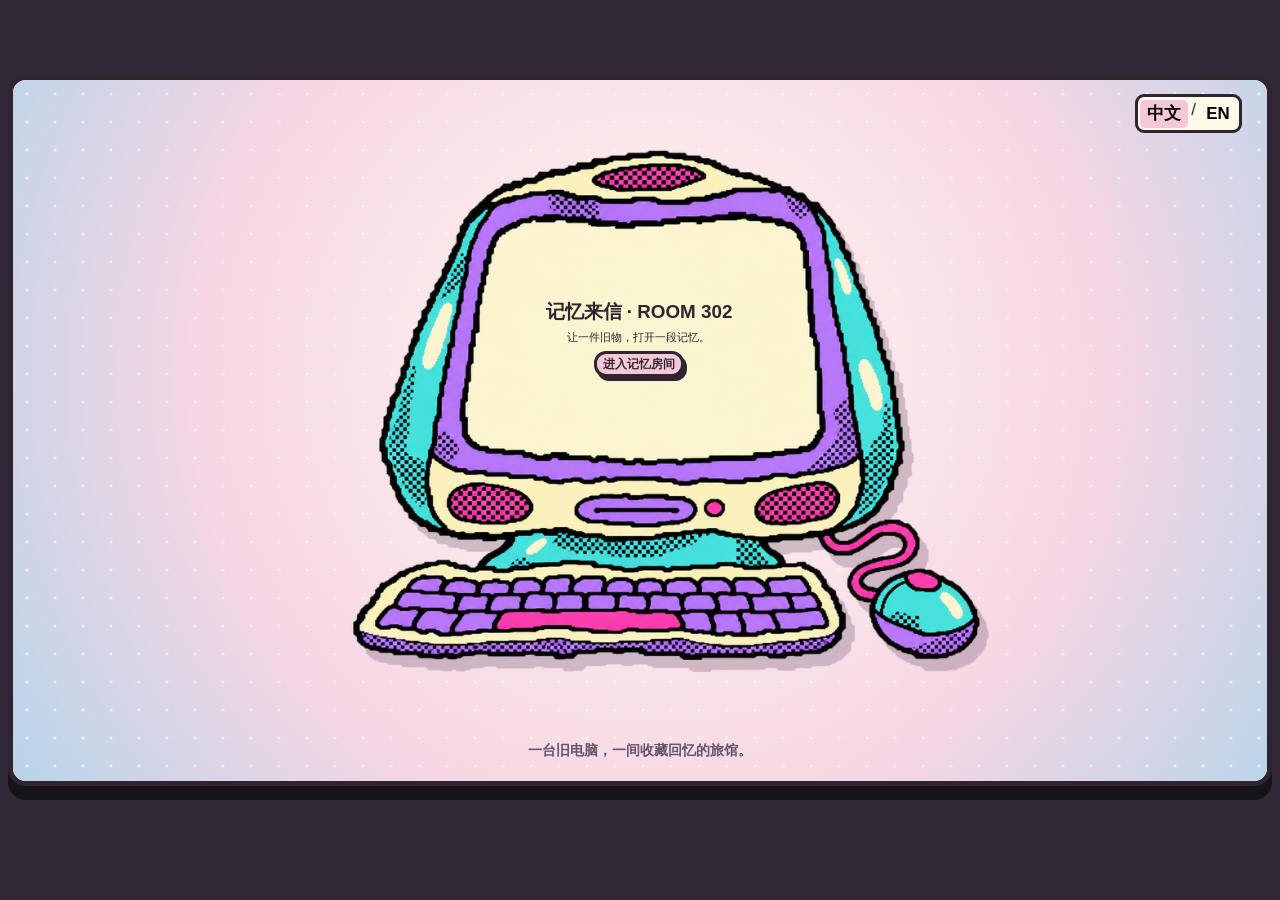
==== commit e824bb9a: "Make mobile storytelling and animation touch-friendly, keep gameplay on desktop" ====
--- a/index.html
+++ b/index.html
@@ -32,7 +32,7 @@
   
   
   
- <link rel="stylesheet" href="godot_bridge.css"><link rel="stylesheet" href="project_story.css"></head>
+ <link rel="stylesheet" href="godot_bridge.css"><link rel="stylesheet" href="project_story.css"><link rel="stylesheet" href="mobile.css?v=1"></head>
  <body>
   <main id="app" aria-label="记忆来信 ROOM 302 互动网站">
    <div id="stage" class="stage canva-container"></div>
@@ -94,7 +94,7 @@
 function tool(label,act,icon,extra=''){return `<button type="button" class="tool canva-button ${extra}" data-act="${act}" title="${tr(label)}" aria-label="${tr(label)}"><span class="sprite sprite-${icon}" aria-hidden="true"></span><span>${tr(label)}</span></button>`}
 function writerHTML(){let f=current?.format||{size:"18",color:"#302430",border:false};let hints=knowingEditorDefaults[lang];return `<section id="writer" class="scene writer canva-section"><div class="toolbar canva-panel" aria-label="${tr('写作工具栏')}"><div class="row">${tool('新页','new','page')}${tool('打开草稿','drafts','folder')}${tool(lang==='en'?'Save draft':'存草稿','save-writer','save')}${tool(lang==='en'?'Submit':'正式投稿','submit-story','export')}${tool('插图','insert-image','image')}${tool('花边','border','border')}${tool('撤销','undo','undo')}${tool('重做','redo','redo')}${tool('预览','preview','preview')}${tool('导出：复制','copy-text','export')}${tool('退出','go:lobby','door','exit')}</div><div class="row">${tool('字体','font','font')}<label for="font-size" class="tool canva-dropdown" title="${tr('字号')}"><span class="sprite sprite-size" aria-hidden="true"></span><span>${tr('字号')}</span></label><select id="font-size" class="canva-dropdown" aria-label="${tr('字号')}"><option value="14" ${f.size==="14"?"selected":""}>${tr('小 14')}</option><option value="18" ${f.size==="18"?"selected":""}>${tr('中 18')}</option><option value="24" ${f.size==="24"?"selected":""}>${tr('大 24')}</option><option value="32" ${f.size==="32"?"selected":""}>${tr('特大 32')}</option></select>${tool('粗体','bold','bold')}<label for="font-color" class="tool" title="${tr('颜色')}"><span class="sprite sprite-color" aria-hidden="true"></span><span>${tr('颜色')}</span></label><input id="font-color" class="canva-input" type="color" aria-label="${tr('颜色')}" value="${esc(f.color||"#302430")}">${tool('左对齐','left','left')}${tool('居中','center','center')}</div></div><div id="writer-paper" class="writer-paper canva-panel ${f.border?"bordered":""}"><label for="writer-title" class="small">标题</label><input id="writer-title" class="writer-title canva-input" value="${esc(current?.title||"")}" placeholder="${hints.title}"><div id="editor" class="editor canva-input" contenteditable="true" role="textbox" aria-label="故事正文，可输入与编辑" aria-multiline="true" data-placeholder="${hints.body}">${current?.html||""}</div></div><aside class="writer-side canva-sidebar"><img id="writing-dog" class="canva-image" src="${A.write}" alt="戴蓝色贝雷帽、拿着笔的贝利维" loading="lazy"><p>写到哪里，就从哪里继续。</p><p id="status" class="status canva-text" role="status"></p></aside><div class="writer-foot"><span id="word-count">${tr('字数')}：0</span> · ${tr('本次会话草稿')} · ${tr('当前浏览器的本地草稿 · 不会自动上传或公开')}</div><input id="writer-image-file" type="file" accept="image/*" hidden aria-label="选择插入的图片"></section>`}
 function demoHTML(){return `<section id="demo" class="scene screen canva-section"><div class="topline">${back()}<h1 class="scene-title">ROOM 203 · 游戏演示</h1></div>${dog(A.film,"demo-dog","film-dog","放映室里的贝利维")}<div class="tv-shell canva-video"><video id="demo-video" controls playsinline preload="metadata" aria-label="游戏演示视频"><source src="${demoURL||A.demo}"></video></div><div class="video-import"><label for="demo-file">导入游戏演示</label> <input id="demo-file" class="file-input canva-input" type="file" accept="video/*"><span id="demo-file-name" class="small">${demoURL?"本机演示已载入":"若现有视频无法播放，可选择本机文件"}</span></div></section>`}
-function cinemaHTML(){const en=lang==='en';return `<section id="cinema" class="scene cinema canva-section"><div class="topline">${back()}<h1 class="scene-title">${en?'Memory screening room':'记忆放映室'} · ROOM 302</h1></div><div class="curtain"><div class="cinema-screen canva-video" id="cinema-screen"><video id="animation-video" controls playsinline preload="metadata" src="assets/video/dream-10-web.mp4" aria-label="Dream 10 动画粗稿"></video></div></div>${dog(A.film,"cinema-dog","film-dog","陪伴观影的贝利维")}<div class="cinema-controls"><strong>${en?'Echo of Self · Animation excerpt':'Echo of Self · 动画片段'}</strong><p>${en?'As body hair grows and her reflection becomes an exaggerated bearded figure, the protagonist feels increasingly estranged from her changing body. Shaving, a distorted mirror and the act of tearing into it express her struggle with an imposed image and her search for a self she can recognise.':'腿毛的生长、镜中不断长出胡须并异化的面孔，让主角感到身体变化与内心自我之间的冲突。她试图用剃须刀去除毛发，继而撕开镜面、进入其中。夸张的变形与摇晃的视角，呈现她对被强加形象的抗拒，以及寻找真实自我的过程。'}</p><span class="draft-note">${en?'Rough cut · Backgrounds and some frames are still unfinished':'当前为动画粗稿 · 背景与部分帧尚未完成'}</span></div></section>`}
+function cinemaHTML(){const en=lang==='en';return `<section id="cinema" class="scene cinema canva-section"><div class="topline">${back()}<h1 class="scene-title">${en?'Memory screening room':'记忆放映室'} · ROOM 302</h1></div><div class="curtain"><div class="cinema-screen canva-video" id="cinema-screen"><video id="animation-video" controls playsinline preload="metadata" src="${typeof phoneLayout!=='undefined' && phoneLayout.matches?'assets/video/dream-10-phone.mp4':'assets/video/dream-10-web.mp4'}" aria-label="Dream 10 动画粗稿"></video></div></div>${dog(A.film,"cinema-dog","film-dog","陪伴观影的贝利维")}<div class="cinema-controls"><strong>${en?'Echo of Self · Animation excerpt':'Echo of Self · 动画片段'}</strong><p>${en?'As body hair grows and her reflection becomes an exaggerated bearded figure, the protagonist feels increasingly estranged from her changing body. Shaving, a distorted mirror and the act of tearing into it express her struggle with an imposed image and her search for a self she can recognise.':'腿毛的生长、镜中不断长出胡须并异化的面孔，让主角感到身体变化与内心自我之间的冲突。她试图用剃须刀去除毛发，继而撕开镜面、进入其中。夸张的变形与摇晃的视角，呈现她对被强加形象的抗拒，以及寻找真实自我的过程。'}</p><span class="draft-note">${en?'Rough cut · Backgrounds and some frames are still unfinished':'当前为动画粗稿 · 背景与部分帧尚未完成'}</span></div></section>`}
 function storyHTML(){let headings=lang==='en'?['What is this project?','Why collect memories?','How memories become art','What can I share?','A gentle invitation']:['项目是什么','为什么收集','记忆如何进入作品','可以分享什么','温柔的邀请'];let paragraphs=lang==='en'?['Memory Letters · ROOM 302 is an interactive storytelling project open to everyone. Through stories, hand-drawn animation and games, we explore the varied everyday lives of transgender people and challenge misunderstanding and stigma. Share your own memories of gender and growing up, tell a first-hand story of knowing a trans person, or begin by reading, watching and learning.','We collect ordinary moments, including joy, wishes, self-understanding and being understood. No one has to recount pain.','Share a fragment → organize references with permission → translate into hand-drawn animation → old objects trigger memories in the game. Sharing does not guarantee inclusion. Reference use and public display or adaptation require separate permission.','A likeness can be a self-portrait, avatar or written description; a real photo is not needed. A story can be about growing up, identity, joy, being understood or a wish. An old childhood toy is welcome, or another meaningful object: describe its appearance and what it means to you.','Hi, I’m Bellevue. Whether you’re here to share your own memories, tell a story about meeting someone, or learn about trans experiences for the first time, you’re welcome here. You can start by looking and listening, or leave a story you feel ready to share. Your original work is never automatically made public.']:['记忆来信 · ROOM 302 是一个向所有人开放的互动叙事项目。我们通过故事、手绘动画和游戏，认识跨性别者丰富而具体的生活，减少误解与污名。你可以讲述自己的性别探索与成长记忆，也可以分享与跨性别者相识、相处的亲身故事；还可以先阅读、观看与学习，慢慢建立理解。','我们收集成长、自我认同、被理解、快乐和愿望的日常瞬间，不强求讲述痛苦。','分享片段 → 按授权整理参考 → 手绘动画转译 → 旧物触发游戏回忆。分享不保证被作品采用。参考使用与公开展示、改编需要分别授权。','形象可以是自画像、虚拟角色或文字描述，无需真人照。故事可写成长、自我认同、被理解、快乐或愿望的瞬间。旧物优先童年玩具，也可以是其他有意义的物件；请描述外观与意义。','嗨，我是贝利维。无论你是来分享自己的记忆、讲述一段相遇，还是第一次了解跨性别，都欢迎你。先看看、听听，也可以留下一段你愿意分享的故事。原稿不会自动公开。'];let c=chapters[storyPage],illustration=c[2]==='hall'?`<img id="story-final-room" class="lobby-bg canva-image" src="${A.hall}" alt="旅馆客厅" loading="lazy">`:`<div class="crop ${c[2]}" role="img" aria-label="${esc(headings[storyPage])}"></div>`;return `<section id="story" class="scene story canva-section"><div class="topline">${back('desktop')}<h1 class="scene-title">记忆来信 · ROOM 302</h1>${btn(lang==='en'?'Contents':'目录','toc','yellow tiny')}</div><div class="book canva-panel"><div class="page"><div class="story-illustration">${illustration}</div><p class="small">${storyPage+1} / 5</p></div><div class="page"><h2>${headings[storyPage]}</h2><p class="story-copy">${paragraphs[storyPage]}</p>${storyPage===4?`<div class="row">${btn('游戏演示','go:demo','tiny')}${btn('记忆放映室','go:cinema','pink tiny')}${btn('回客厅','go:lobby','yellow tiny')}</div>`:''}</div></div><img id="story-reading-dog" class="story-dog canva-image" src="${A.read}" alt="贝利维阅读项目介绍" loading="lazy"><div class="story-nav">${btn('◀ 上一页','story-prev','tiny')}<strong>${storyPage+1} / 5</strong>${btn('下一页 ▶','story-next','tiny')}</div></section>`}
 function helpHTML(){return `<section id="help" class="scene canva-section"><div class="topline">${back("desktop")}<h1 class="scene-title">帮助 · 怎样探索旅馆</h1></div><article class="info-card canva-card"><h2>从哪里开始？</h2><p>从桌面进入大厅。左门是玩具收藏室，右门是故事主题相册；电视播放游戏演示，小沙发通往图文项目介绍，沙发后面的落地灯通往动画放映室。</p><h2>和贝利维交谈</h2><p>点击大厅的大沙发，可以切换贝利维身旁的对话气泡。使用 Tab 也可以依次找到场景入口。</p><h2>写作与隐私</h2><p>首次进入故事收集入口前会显示自愿参与说明。可以跳过、退出或稍后再写；不要填写真实姓名、联系方式等可识别信息。草稿仅在当前会话保留，不会自动提交或公开；请复制正文自行保存。</p><h2>返回与关闭</h2><p>每页的“返回”按钮回到标示的场景；Esc 可以关闭弹窗或返回上一场景。书写时离开会提示处理未保存内容。</p><div class="row info-actions">${btn("进入大厅","go:lobby","yellow")}${btn("阅读项目介绍","go:story","pink")}${btn("回桌面","go:desktop","white")}</div></article></section>`}
 function renderModal(){document.querySelector(".modal-scrim")?.remove();if(!modal)return;let content="";
@@ -108,7 +108,7 @@
 if(modal.type==="preview")content=`<h2>${esc(current?.title||"未命名的一页")}</h2><p class="small">${esc(draftTopic(current))} · ${current?.kind==="toy"?"玩具故事":"故事"}</p><div style="background:white;border:2px solid #302430;padding:1em;max-height:48vh;overflow:auto;line-height:1.7">${current?.html||"<p>还没有正文。</p>"}</div><p class="note">预览当前编辑内容；尚未保存的修改仍需手动保存。</p>${btn("回到写作","modal-close")}`;
 if(modal.type==="toc")content=`<h2>项目故事 · 目录</h2><div class="toc-list canva-list">${chapters.map((c,i)=>`<button type="button" class="topic-choice canva-button" data-act="toc-page" data-page="${i}">${String(i+1).padStart(2,"0")} · ${c[lang==="en"?1:0]}</button>`).join("")}</div>${btn("关闭目录","modal-close","white")}`;
 stage.insertAdjacentHTML("beforeend",`<div class="modal-scrim"><div class="modal canva-panel" role="dialog" aria-modal="true" aria-label="${modal.type==="privacy"?"隐私说明":"对话框"}">${content}</div></div>`);translatePage();stage.querySelector(".modal button,.modal input")?.focus()}
-function setupWriter(){const ed=document.getElementById("editor"),title=document.getElementById("writer-title");const count=()=>{document.getElementById('word-count').textContent=tr('字数')+'：'+ed.innerText.trim().length};count();[ed,title].forEach(el=>el.addEventListener("input",()=>{dirty=true;count();message("有尚未保存的修改")}));ed.addEventListener("mouseup",rememberSelection);ed.addEventListener("keyup",rememberSelection);document.getElementById("writer-image-file").addEventListener("change",e=>loadImage(e.target.files[0],src=>{restoreSelection();ed.focus();document.execCommand("insertHTML",false,`<img src="${src}" alt="${tr('插入的回忆图片')}">`);dirty=true;capture();message("图片已插入，请保存本地草稿")}))}
+function setupWriter(){const ed=document.getElementById("editor"),title=document.getElementById("writer-title");const count=()=>{document.getElementById('word-count').textContent=tr('字数')+'：'+ed.innerText.trim().length};count();[ed,title].forEach(el=>el.addEventListener("input",()=>{dirty=true;count();message("有尚未保存的修改")}));ed.addEventListener("mouseup",rememberSelection);ed.addEventListener("keyup",rememberSelection);document.getElementById("writer-image-file").addEventListener("change",e=>loadImage(e.target.files[0],src=>{if(typeof phoneLayout!=='undefined' && phoneLayout.matches){const image=new Image();image.src=src;image.alt=tr('插入的回忆图片');ed.append(image);ed.dispatchEvent(new Event('input'));capture();e.target.value='';return}restoreSelection();ed.focus();document.execCommand("insertHTML",false,`<img src="${src}" alt="${tr('插入的回忆图片')}">`);dirty=true;capture();message("图片已插入，请保存本地草稿")}))}
 function rememberSelection(){let s=window.getSelection();if(s?.rangeCount&&document.getElementById("editor")?.contains(s.anchorNode))selectionRange=s.getRangeAt(0).cloneRange()}
 function restoreSelection(){let ed=document.getElementById("editor"),s=window.getSelection();ed.focus();if(selectionRange&&ed.contains(selectionRange.commonAncestorContainer)){s.removeAllRanges();s.addRange(selectionRange)}}
 function format(cmd,value){restoreSelection();document.execCommand(cmd,false,value);dirty=true;capture();rememberSelection()}
@@ -163,5 +163,5 @@
 document.addEventListener("keydown",e=>{if(e.key!=="Escape")return;if(modal){if(modal.type==="dirty")return;modal=null;render();return}let target={boot:null,desktop:"boot",lobby:"desktop",toy:"lobby",topic:"lobby",writer:"lobby",demo:"lobby",cinema:"lobby",story:"lobby",help:"desktop"}[scene];if(target){e.preventDefault();if(scene==="toy"||scene==="writer")guarded(target);else change(target)}});
 render();
 </script>
- <script src="project_story_data.js"></script><script src="project_story.js"></script><script src="godot_bridge.js?v=stats1"></script><script src="submission.js?v=receipt2"></script><script defer src="room302-stats.js?v=1"></script></body>
+ <script src="project_story_data.js"></script><script src="project_story.js"></script><script src="mobile.js?v=1"></script><script src="godot_bridge.js?v=phone1"></script><script src="submission.js?v=phone1"></script><script defer src="room302-stats.js?v=1"></script></body>
 </html>
--- a/mobile.css
+++ b/mobile.css
@@ -0,0 +1,67 @@
+/* The phone layout is a scrolling page; desktop keeps its illustrated stage. */
+html.phone, .phone body {height:auto;min-height:100%;overflow:visible;background:#f8e3ec;color:#372a3c}
+.phone #app {display:block;height:auto;min-height:100svh;padding:0}
+.phone .stage {box-sizing:border-box;width:100%;height:auto;min-height:100svh;max-height:none;aspect-ratio:auto;container-type:normal;overflow:visible;border:0;border-radius:0;box-shadow:none;background:#f9e4eb;font-size:16px}
+.phone .scene {box-sizing:border-box;position:relative;inset:auto;width:100%;height:auto;min-height:100svh;overflow:visible;padding:70px max(16px,env(safe-area-inset-right)) max(28px,env(safe-area-inset-bottom)) max(16px,env(safe-area-inset-left));font-size:16px;line-height:1.6}
+.phone .scene > * {max-width:680px;margin-inline:auto}
+.phone .language-switch {inset:10px max(16px,env(safe-area-inset-right)) auto auto;z-index:5;font-size:14px;border-width:2px;gap:2px}
+.phone .language-switch button {min-width:44px;min-height:44px}
+.phone .btn,.phone .topic-choice {font-size:16px;min-height:46px;line-height:1.35;padding:10px 14px;border:2px solid #463443;border-radius:12px;white-space:normal;box-shadow:2px 3px 0 #624c5e}
+.phone .btn.tiny {min-height:44px;font-size:15px;padding:8px 12px}
+.phone .topline,.phone .project-top,.phone .project-nav {position:static;inset:auto;height:auto;display:flex;align-items:center;gap:12px;flex-wrap:wrap;margin-bottom:16px}
+.phone .scene-title,.phone .project-top h1 {font-size:22px;text-align:left;line-height:1.3}
+.phone .note,.phone .muted,.phone .small,.phone .flow-note {font-size:14px;line-height:1.65}
+.phone .phone-home {text-align:center;display:flex;flex-direction:column;align-items:center;justify-content:center;gap:12px}
+.phone .phone-home h1 {font-size:clamp(28px,7vw,40px);line-height:1.18;margin:0;letter-spacing:.07em}
+.phone .phone-home h1 small {display:block;margin-top:6px;font-size:14px;letter-spacing:.22em}
+.phone .phone-home p {margin:0 0 8px;font-size:16px}
+.phone .phone-computer {width:min(76%,320px)}
+.phone .phone-computer img {width:100%;display:block}
+.phone .phone-actions {display:grid;width:min(100%,420px);gap:12px}
+.phone .phone-actions button {min-height:48px}
+.phone .phone-room-art {display:block;width:min(100%,420px);border:2px solid #463443;border-radius:14px;margin-bottom:18px}
+.phone .book,.phone .info-card,.phone .project-book {display:block;position:static;inset:auto;width:auto;max-height:none;overflow:visible;padding:16px;border-width:2px;box-shadow:3px 4px 0 #b69aae}
+.phone .book::after {display:none}
+.phone .page {padding:8px 0;overflow:visible}
+.phone .page h2,.phone .info-card h2 {font-size:20px}
+.phone .page + .page {border-top:1px solid #cdb6bd;margin-top:8px}
+.phone .field {margin:12px 0}
+.phone input:not([type=checkbox]),.phone select,.phone textarea {box-sizing:border-box;max-width:100%;min-width:0;font-size:16px}
+.phone .field input,.phone .field textarea {padding:10px}
+.phone .toy-img {height:auto;min-height:150px}
+.phone .toy-img img {max-height:260px;object-fit:contain}
+.phone .toy-dog,.phone .topic-dog,.phone #cinema .film-dog {display:none}
+.phone .choice-list,.phone .learn-grid {grid-template-columns:1fr}
+.phone [data-act="go:demo"] {display:none}
+.phone .phone-writer {background:#e2eef4}
+.phone .phone-paper {background:#fffdf7;border:2px solid #493c47;border-radius:14px;padding:16px;box-shadow:3px 4px 0 #a7b6c3}
+.phone .phone-paper label,.phone .phone-paper strong {display:block;font-size:15px;font-weight:700;margin:0 0 6px}
+.phone #writer-title {display:block;width:100%;min-height:46px;padding:8px 10px;color:inherit;background:#fff;border:1px solid #97848c;border-radius:7px;margin:0 0 16px}
+.phone .phone-paper .editor {box-sizing:border-box;min-height:180px;min-height:clamp(180px,32svh,320px);padding:12px;font-size:17px;line-height:1.75;background:#fff;border:1px solid #97848c;border-radius:7px;white-space:pre-wrap;overflow-wrap:anywhere}
+.phone .editor:focus-visible,.phone #writer-title:focus-visible {outline:2px solid #8b5775;outline-offset:2px}
+.phone .phone-edit-tools,.phone .phone-write-actions {display:flex;flex-wrap:wrap;align-items:center;gap:10px;margin-top:14px}
+.phone .phone-edit-tools button {font-size:14px}
+.phone .phone-paper:not(:has(.editor img)) [data-act="phone-remove-image"] {display:none}
+.phone #word-count {margin-left:auto;font-size:13px}
+.phone .phone-write-actions button {flex:1}
+.phone #status {font-size:14px;margin-block:10px}
+.phone .modal-scrim {position:fixed;inset:0;z-index:30;background:#2c2134a8;padding:12px;overflow:auto;overscroll-behavior:contain}
+.phone .modal,.phone body #submission-dialog {box-sizing:border-box;width:min(100%,540px);max-width:calc(100vw - 24px);max-height:calc(100dvh - 32px);overflow-y:auto;overscroll-behavior:contain;padding:18px;border-width:2px;border-radius:14px;font-size:16px;line-height:1.6}
+.phone .modal h2,.phone #submission-dialog h2 {font-size:21px}
+.phone .checkline,.phone #submission-dialog label:has(input[type=checkbox]) {display:flex;align-items:flex-start;gap:10px;min-height:44px}
+.phone .checkline input,.phone #submission-dialog input[type=checkbox] {flex:none;width:20px;height:20px;margin:3px 0}
+.phone #submission-dialog button {min-height:46px}
+.phone #submission-dialog #send-story {background:#fad1df;font-weight:700}
+.phone #submission-dialog #submit-status {font-size:15px}
+.phone .modal img {max-width:100%;height:auto}
+.phone #cinema {background:#e2edf6!important}
+.phone #cinema .curtain {position:static;width:100%;height:auto;inset:auto;margin:10px auto 16px;padding:8px;border-width:4px;box-shadow:3px 4px 0 #967c94}
+.phone #cinema .cinema-screen {width:100%;height:auto;aspect-ratio:4/3}
+.phone #cinema .cinema-controls {display:block;position:static;inset:auto;padding:16px;font-size:17px}
+.phone #cinema .cinema-controls p {margin:8px 0;font-size:16px;line-height:1.75}
+.phone #cinema .draft-note {font-size:14px}
+.phone .project-gallery,.phone .project-text {padding:8px 0;overflow:visible;border:0}
+.phone .project-gallery figure img {height:auto;max-height:200px}
+.phone .project-gallery figcaption,.phone .project-stage,.phone .project-hint,.phone .project-nav strong {font-size:14px}
+.phone .project-text h2 {font-size:21px}.phone .project-text p {font-size:16px}
+.phone .project-nav {margin-top:16px}
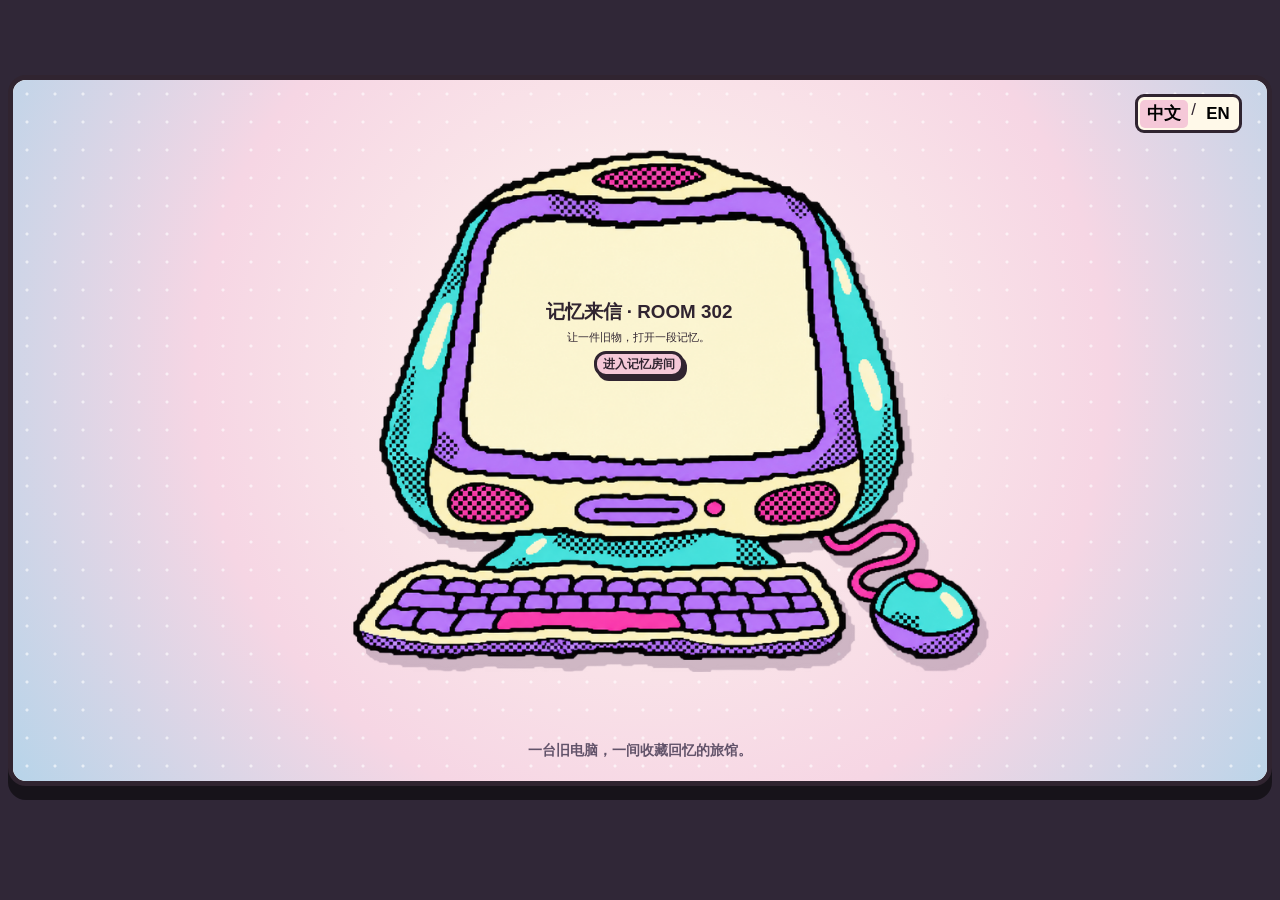
==== commit 85543e2c: "Frame the mobile hotel, move controls off its artwork and clarify desktop game access" ====
--- a/index.html
+++ b/index.html
@@ -32,7 +32,7 @@
   
   
   
- <link rel="stylesheet" href="godot_bridge.css"><link rel="stylesheet" href="project_story.css"><link rel="stylesheet" href="mobile.css?v=1"></head>
+ <link rel="stylesheet" href="godot_bridge.css"><link rel="stylesheet" href="project_story.css"><link rel="stylesheet" href="mobile.css?v=handset2"><link rel="stylesheet" href="writer-guide.css"></head>
  <body>
   <main id="app" aria-label="记忆来信 ROOM 302 互动网站">
    <div id="stage" class="stage canva-container"></div>
@@ -92,7 +92,7 @@
 function topicHTML(){let opts=shareKind==='knowing'?(topicSpread===0?[0,1]:[2,3]):topicSpread===0?["一个童年片段","关于成为自己"]:["一次被理解的时刻","自由写作"];return `<section id="topic" class="scene topic canva-section"><div class="topline">${back()}<h1 class="scene-title">故事主题相册</h1></div><div class="book canva-panel"><div class="page"><h2>打开一页，挑一个起点</h2><p>不必回答不想回答的问题。每次新故事都有自己的本地草稿。</p>${shareKind==='knowing'?`<p class="flow-note">你们如何相识？哪个日常瞬间改变了你的理解？有没有误会、学习或支持彼此的经历？有没有一件承载共同记忆的物品？形象和旧物均可选，不必是童年玩具。</p>`:''}<div class="row">${btn("◀ 上一跨页","topic-prev","tiny")}${btn("下一跨页 ▶","topic-next","tiny")}</div><p class="muted">跨页 ${topicSpread+1} / 2</p></div><div class="page"><h2>这一页的主题</h2>${opts.map(o=>`<button type="button" class="topic-choice canva-button" data-act="pick-topic" ${typeof o==='number'?`data-topic-key="${o}"`:`data-topic="${esc(o)}"`}>✦ ${esc(typeof o==='number'?topicLabel(o):o)} →</button>`).join("")}<div class="row">${btn('跳过，直接写','topic-skip','white tiny')}</div><p class="note">化名和称呼均可跳过；请勿填写可识别个人信息。</p></div></div>${dog(A.read,"topic-dog","topic-dog","阅读故事的贝利维")}</section>`}
 const knowingEditorDefaults={zh:{title:'给这一页起个名字',body:'从一个记得的画面写起……'},en:{title:'Give this page a title',body:'Start with an image you remember…'}};
 function tool(label,act,icon,extra=''){return `<button type="button" class="tool canva-button ${extra}" data-act="${act}" title="${tr(label)}" aria-label="${tr(label)}"><span class="sprite sprite-${icon}" aria-hidden="true"></span><span>${tr(label)}</span></button>`}
-function writerHTML(){let f=current?.format||{size:"18",color:"#302430",border:false};let hints=knowingEditorDefaults[lang];return `<section id="writer" class="scene writer canva-section"><div class="toolbar canva-panel" aria-label="${tr('写作工具栏')}"><div class="row">${tool('新页','new','page')}${tool('打开草稿','drafts','folder')}${tool(lang==='en'?'Save draft':'存草稿','save-writer','save')}${tool(lang==='en'?'Submit':'正式投稿','submit-story','export')}${tool('插图','insert-image','image')}${tool('花边','border','border')}${tool('撤销','undo','undo')}${tool('重做','redo','redo')}${tool('预览','preview','preview')}${tool('导出：复制','copy-text','export')}${tool('退出','go:lobby','door','exit')}</div><div class="row">${tool('字体','font','font')}<label for="font-size" class="tool canva-dropdown" title="${tr('字号')}"><span class="sprite sprite-size" aria-hidden="true"></span><span>${tr('字号')}</span></label><select id="font-size" class="canva-dropdown" aria-label="${tr('字号')}"><option value="14" ${f.size==="14"?"selected":""}>${tr('小 14')}</option><option value="18" ${f.size==="18"?"selected":""}>${tr('中 18')}</option><option value="24" ${f.size==="24"?"selected":""}>${tr('大 24')}</option><option value="32" ${f.size==="32"?"selected":""}>${tr('特大 32')}</option></select>${tool('粗体','bold','bold')}<label for="font-color" class="tool" title="${tr('颜色')}"><span class="sprite sprite-color" aria-hidden="true"></span><span>${tr('颜色')}</span></label><input id="font-color" class="canva-input" type="color" aria-label="${tr('颜色')}" value="${esc(f.color||"#302430")}">${tool('左对齐','left','left')}${tool('居中','center','center')}</div></div><div id="writer-paper" class="writer-paper canva-panel ${f.border?"bordered":""}"><label for="writer-title" class="small">标题</label><input id="writer-title" class="writer-title canva-input" value="${esc(current?.title||"")}" placeholder="${hints.title}"><div id="editor" class="editor canva-input" contenteditable="true" role="textbox" aria-label="故事正文，可输入与编辑" aria-multiline="true" data-placeholder="${hints.body}">${current?.html||""}</div></div><aside class="writer-side canva-sidebar"><img id="writing-dog" class="canva-image" src="${A.write}" alt="戴蓝色贝雷帽、拿着笔的贝利维" loading="lazy"><p>写到哪里，就从哪里继续。</p><p id="status" class="status canva-text" role="status"></p></aside><div class="writer-foot"><span id="word-count">${tr('字数')}：0</span> · ${tr('本次会话草稿')} · ${tr('当前浏览器的本地草稿 · 不会自动上传或公开')}</div><input id="writer-image-file" type="file" accept="image/*" hidden aria-label="选择插入的图片"></section>`}
+function writerHTML(){let f=current?.format||{size:"18",color:"#302430",border:false};let hints=knowingEditorDefaults[lang];return `<section id="writer" class="scene writer canva-section"><div class="toolbar canva-panel" aria-label="${tr('写作工具栏')}"><div class="row">${tool('新页','new','page')}${tool('打开草稿','drafts','folder')}${tool(lang==='en'?'Save draft':'存草稿','save-writer','save')}${tool(lang==='en'?'Submit':'正式投稿','submit-story','export')}${tool('插图','insert-image','image')}${tool('花边','border','border')}${tool('撤销','undo','undo')}${tool('重做','redo','redo')}${tool('预览','preview','preview')}${tool('导出：复制','copy-text','export')}${tool('退出','go:lobby','door','exit')}</div><div class="row">${tool('字体','font','font')}<label for="font-size" class="tool canva-dropdown" title="${tr('字号')}"><span class="sprite sprite-size" aria-hidden="true"></span><span>${tr('字号')}</span></label><select id="font-size" class="canva-dropdown" aria-label="${tr('字号')}"><option value="14" ${f.size==="14"?"selected":""}>${tr('小 14')}</option><option value="18" ${f.size==="18"?"selected":""}>${tr('中 18')}</option><option value="24" ${f.size==="24"?"selected":""}>${tr('大 24')}</option><option value="32" ${f.size==="32"?"selected":""}>${tr('特大 32')}</option></select>${tool('粗体','bold','bold')}<label for="font-color" class="tool" title="${tr('颜色')}"><span class="sprite sprite-color" aria-hidden="true"></span><span>${tr('颜色')}</span></label><input id="font-color" class="canva-input" type="color" aria-label="${tr('颜色')}" value="${esc(f.color||"#302430")}">${tool('左对齐','left','left')}${tool('居中','center','center')}</div></div><div id="writer-paper" class="writer-paper canva-panel ${f.border?"bordered":""}"><label for="writer-title" class="small">标题</label><input id="writer-title" class="writer-title canva-input" value="${esc(current?.title||"")}" placeholder="${hints.title}"><div id="editor" class="editor canva-input" contenteditable="true" role="textbox" aria-label="故事正文，可输入与编辑" aria-multiline="true" data-placeholder="${hints.body}">${current?.html||""}</div></div><aside class="writer-side canva-sidebar"><div id="writer-guide" class="writer-guide"><p aria-live="polite"></p><button type="button"></button></div><img id="writing-dog" class="canva-image" src="${A.write}" alt="戴蓝色贝雷帽、拿着笔的贝利维" loading="lazy"><p id="status" class="status canva-text" role="status"></p></aside><div class="writer-foot"><span id="word-count">${tr('字数')}：0</span> · ${tr('本次会话草稿')} · ${tr('当前浏览器的本地草稿 · 不会自动上传或公开')}</div><input id="writer-image-file" type="file" accept="image/*" hidden aria-label="选择插入的图片"></section>`}
 function demoHTML(){return `<section id="demo" class="scene screen canva-section"><div class="topline">${back()}<h1 class="scene-title">ROOM 203 · 游戏演示</h1></div>${dog(A.film,"demo-dog","film-dog","放映室里的贝利维")}<div class="tv-shell canva-video"><video id="demo-video" controls playsinline preload="metadata" aria-label="游戏演示视频"><source src="${demoURL||A.demo}"></video></div><div class="video-import"><label for="demo-file">导入游戏演示</label> <input id="demo-file" class="file-input canva-input" type="file" accept="video/*"><span id="demo-file-name" class="small">${demoURL?"本机演示已载入":"若现有视频无法播放，可选择本机文件"}</span></div></section>`}
 function cinemaHTML(){const en=lang==='en';return `<section id="cinema" class="scene cinema canva-section"><div class="topline">${back()}<h1 class="scene-title">${en?'Memory screening room':'记忆放映室'} · ROOM 302</h1></div><div class="curtain"><div class="cinema-screen canva-video" id="cinema-screen"><video id="animation-video" controls playsinline preload="metadata" src="${typeof phoneLayout!=='undefined' && phoneLayout.matches?'assets/video/dream-10-phone.mp4':'assets/video/dream-10-web.mp4'}" aria-label="Dream 10 动画粗稿"></video></div></div>${dog(A.film,"cinema-dog","film-dog","陪伴观影的贝利维")}<div class="cinema-controls"><strong>${en?'Echo of Self · Animation excerpt':'Echo of Self · 动画片段'}</strong><p>${en?'As body hair grows and her reflection becomes an exaggerated bearded figure, the protagonist feels increasingly estranged from her changing body. Shaving, a distorted mirror and the act of tearing into it express her struggle with an imposed image and her search for a self she can recognise.':'腿毛的生长、镜中不断长出胡须并异化的面孔，让主角感到身体变化与内心自我之间的冲突。她试图用剃须刀去除毛发，继而撕开镜面、进入其中。夸张的变形与摇晃的视角，呈现她对被强加形象的抗拒，以及寻找真实自我的过程。'}</p><span class="draft-note">${en?'Rough cut · Backgrounds and some frames are still unfinished':'当前为动画粗稿 · 背景与部分帧尚未完成'}</span></div></section>`}
 function storyHTML(){let headings=lang==='en'?['What is this project?','Why collect memories?','How memories become art','What can I share?','A gentle invitation']:['项目是什么','为什么收集','记忆如何进入作品','可以分享什么','温柔的邀请'];let paragraphs=lang==='en'?['Memory Letters · ROOM 302 is an interactive storytelling project open to everyone. Through stories, hand-drawn animation and games, we explore the varied everyday lives of transgender people and challenge misunderstanding and stigma. Share your own memories of gender and growing up, tell a first-hand story of knowing a trans person, or begin by reading, watching and learning.','We collect ordinary moments, including joy, wishes, self-understanding and being understood. No one has to recount pain.','Share a fragment → organize references with permission → translate into hand-drawn animation → old objects trigger memories in the game. Sharing does not guarantee inclusion. Reference use and public display or adaptation require separate permission.','A likeness can be a self-portrait, avatar or written description; a real photo is not needed. A story can be about growing up, identity, joy, being understood or a wish. An old childhood toy is welcome, or another meaningful object: describe its appearance and what it means to you.','Hi, I’m Bellevue. Whether you’re here to share your own memories, tell a story about meeting someone, or learn about trans experiences for the first time, you’re welcome here. You can start by looking and listening, or leave a story you feel ready to share. Your original work is never automatically made public.']:['记忆来信 · ROOM 302 是一个向所有人开放的互动叙事项目。我们通过故事、手绘动画和游戏，认识跨性别者丰富而具体的生活，减少误解与污名。你可以讲述自己的性别探索与成长记忆，也可以分享与跨性别者相识、相处的亲身故事；还可以先阅读、观看与学习，慢慢建立理解。','我们收集成长、自我认同、被理解、快乐和愿望的日常瞬间，不强求讲述痛苦。','分享片段 → 按授权整理参考 → 手绘动画转译 → 旧物触发游戏回忆。分享不保证被作品采用。参考使用与公开展示、改编需要分别授权。','形象可以是自画像、虚拟角色或文字描述，无需真人照。故事可写成长、自我认同、被理解、快乐或愿望的瞬间。旧物优先童年玩具，也可以是其他有意义的物件；请描述外观与意义。','嗨，我是贝利维。无论你是来分享自己的记忆、讲述一段相遇，还是第一次了解跨性别，都欢迎你。先看看、听听，也可以留下一段你愿意分享的故事。原稿不会自动公开。'];let c=chapters[storyPage],illustration=c[2]==='hall'?`<img id="story-final-room" class="lobby-bg canva-image" src="${A.hall}" alt="旅馆客厅" loading="lazy">`:`<div class="crop ${c[2]}" role="img" aria-label="${esc(headings[storyPage])}"></div>`;return `<section id="story" class="scene story canva-section"><div class="topline">${back('desktop')}<h1 class="scene-title">记忆来信 · ROOM 302</h1>${btn(lang==='en'?'Contents':'目录','toc','yellow tiny')}</div><div class="book canva-panel"><div class="page"><div class="story-illustration">${illustration}</div><p class="small">${storyPage+1} / 5</p></div><div class="page"><h2>${headings[storyPage]}</h2><p class="story-copy">${paragraphs[storyPage]}</p>${storyPage===4?`<div class="row">${btn('游戏演示','go:demo','tiny')}${btn('记忆放映室','go:cinema','pink tiny')}${btn('回客厅','go:lobby','yellow tiny')}</div>`:''}</div></div><img id="story-reading-dog" class="story-dog canva-image" src="${A.read}" alt="贝利维阅读项目介绍" loading="lazy"><div class="story-nav">${btn('◀ 上一页','story-prev','tiny')}<strong>${storyPage+1} / 5</strong>${btn('下一页 ▶','story-next','tiny')}</div></section>`}
@@ -107,8 +107,12 @@
 if(modal.type==="new")content=`<h2>新建一页</h2><p>请选择新草稿类型。当前草稿不会被覆盖；若有未保存修改，请先返回保存。</p><div class="row">${btn("新玩具记录","new-toy")}${btn("新故事","new-story","pink")}${btn("取消","modal-close","white")}</div>`;
 if(modal.type==="preview")content=`<h2>${esc(current?.title||"未命名的一页")}</h2><p class="small">${esc(draftTopic(current))} · ${current?.kind==="toy"?"玩具故事":"故事"}</p><div style="background:white;border:2px solid #302430;padding:1em;max-height:48vh;overflow:auto;line-height:1.7">${current?.html||"<p>还没有正文。</p>"}</div><p class="note">预览当前编辑内容；尚未保存的修改仍需手动保存。</p>${btn("回到写作","modal-close")}`;
 if(modal.type==="toc")content=`<h2>项目故事 · 目录</h2><div class="toc-list canva-list">${chapters.map((c,i)=>`<button type="button" class="topic-choice canva-button" data-act="toc-page" data-page="${i}">${String(i+1).padStart(2,"0")} · ${c[lang==="en"?1:0]}</button>`).join("")}</div>${btn("关闭目录","modal-close","white")}`;
+if(scene==='writer' && document.getElementById('writer-guide') && ['preview','dirty'].includes(modal.type) && document.getElementById('editor')?.innerText.trim()){
+  const reminder=lang==='en'?'Ready to send? Click Submit, then confirm how the author may use your letter.':'写好了，想寄给作者？点「正式投稿」，确认使用范围后就能寄出。';
+  content+=`<p class="note">${reminder}</p>${btn(lang==='en'?'Submit':'正式投稿','writer-finish-submit','pink')}`;
+}
 stage.insertAdjacentHTML("beforeend",`<div class="modal-scrim"><div class="modal canva-panel" role="dialog" aria-modal="true" aria-label="${modal.type==="privacy"?"隐私说明":"对话框"}">${content}</div></div>`);translatePage();stage.querySelector(".modal button,.modal input")?.focus()}
-function setupWriter(){const ed=document.getElementById("editor"),title=document.getElementById("writer-title");const count=()=>{document.getElementById('word-count').textContent=tr('字数')+'：'+ed.innerText.trim().length};count();[ed,title].forEach(el=>el.addEventListener("input",()=>{dirty=true;count();message("有尚未保存的修改")}));ed.addEventListener("mouseup",rememberSelection);ed.addEventListener("keyup",rememberSelection);document.getElementById("writer-image-file").addEventListener("change",e=>loadImage(e.target.files[0],src=>{if(typeof phoneLayout!=='undefined' && phoneLayout.matches){const image=new Image();image.src=src;image.alt=tr('插入的回忆图片');ed.append(image);ed.dispatchEvent(new Event('input'));capture();e.target.value='';return}restoreSelection();ed.focus();document.execCommand("insertHTML",false,`<img src="${src}" alt="${tr('插入的回忆图片')}">`);dirty=true;capture();message("图片已插入，请保存本地草稿")}))}
+function setupWriter(){writerGuide();const ed=document.getElementById("editor"),title=document.getElementById("writer-title");const count=()=>{document.getElementById('word-count').textContent=tr('字数')+'：'+ed.innerText.trim().length};count();[ed,title].forEach(el=>el.addEventListener("input",()=>{dirty=true;count();message("有尚未保存的修改")}));ed.addEventListener("mouseup",rememberSelection);ed.addEventListener("keyup",rememberSelection);document.getElementById("writer-image-file").addEventListener("change",e=>loadImage(e.target.files[0],src=>{if(typeof phoneLayout!=='undefined' && phoneLayout.matches){const image=new Image();image.src=src;image.alt=tr('插入的回忆图片');ed.append(image);ed.dispatchEvent(new Event('input'));capture();e.target.value='';return}restoreSelection();ed.focus();document.execCommand("insertHTML",false,`<img src="${src}" alt="${tr('插入的回忆图片')}">`);dirty=true;capture();message("图片已插入，请保存本地草稿")}))}
 function rememberSelection(){let s=window.getSelection();if(s?.rangeCount&&document.getElementById("editor")?.contains(s.anchorNode))selectionRange=s.getRangeAt(0).cloneRange()}
 function restoreSelection(){let ed=document.getElementById("editor"),s=window.getSelection();ed.focus();if(selectionRange&&ed.contains(selectionRange.commonAncestorContainer)){s.removeAllRanges();s.addRange(selectionRange)}}
 function format(cmd,value){restoreSelection();document.execCommand(cmd,false,value);dirty=true;capture();rememberSelection()}
@@ -130,6 +134,7 @@
 if(act==="dirty-save"){let next=modal.next,open=modal.open;if(saveDraft()){if(open)open();else change(next)}return}
 if(act==="dirty-discard"){let next=modal.next,open=modal.open;dirty=false;if(open)open();else change(next);return}
 if(act==="privacy-continue"){if(!document.getElementById("privacy-consent").checked){message("请先勾选自愿参与；也可以跳过或退出。");return}let dest=modal.dest;shareKind=modal.storyKind||null;modal=null;if(dest==="toy"){current=newDraft("toy","玩具收藏");toyPhoto="";dirty=false;change("toy")}else if(dest==='writer'){current=newDraft('story','自由写作');dirty=false;change('writer')}else{topicSpread=0;change("topic")}return}
+if(act==='writer-finish-submit'){modal=null;renderModal();stage.querySelector('.toolbar [data-act="submit-story"]').click();return}
 if(act==="privacy-skip"||act==="privacy-exit"){change("lobby");return}
 if(["options","drafts","new","preview","toc"].includes(act)){if(act==="preview"||act==="drafts")capture();modal={type:act};renderModal();return}
 if(act==="toggle-sound"){soundOn=!soundOn;renderModal();return}
@@ -160,8 +165,8 @@
 if(e.target.id==="font-color"){current.format.color=e.target.value;format("foreColor",e.target.value)}
 });
 stage.addEventListener("input",e=>{if(e.target.closest("#toy .page")&&e.target.matches("input,textarea")){dirty=true;message("有尚未保存的修改")}});
-document.addEventListener("keydown",e=>{if(e.key!=="Escape")return;if(modal){if(modal.type==="dirty")return;modal=null;render();return}let target={boot:null,desktop:"boot",lobby:"desktop",toy:"lobby",topic:"lobby",writer:"lobby",demo:"lobby",cinema:"lobby",story:"lobby",help:"desktop"}[scene];if(target){e.preventDefault();if(scene==="toy"||scene==="writer")guarded(target);else change(target)}});
+document.addEventListener("keydown",e=>{if(e.key!=="Escape"||document.getElementById("submission-dialog")?.open)return;if(modal){if(modal.type==="dirty")return;modal=null;render();return}let target={boot:null,desktop:"boot",lobby:"desktop",toy:"lobby",topic:"lobby",writer:"lobby",demo:"lobby",cinema:"lobby",story:"lobby",help:"desktop"}[scene];if(target){e.preventDefault();if(scene==="toy"||scene==="writer")guarded(target);else change(target)}});
 render();
 </script>
- <script src="project_story_data.js"></script><script src="project_story.js"></script><script src="mobile.js?v=1"></script><script src="godot_bridge.js?v=phone1"></script><script src="submission.js?v=phone1"></script><script defer src="room302-stats.js?v=1"></script></body>
+ <script src="writer-guide.js"></script><script src="project_story_data.js"></script><script src="project_story.js"></script><script src="mobile.js?v=handset2"></script><script src="godot_bridge.js?v=phone1"></script><script src="submission.js?v=confirm2"></script><script defer src="room302-stats.js?v=1"></script></body>
 </html>
--- a/mobile.css
+++ b/mobile.css
@@ -11,15 +11,116 @@
 .phone .topline,.phone .project-top,.phone .project-nav {position:static;inset:auto;height:auto;display:flex;align-items:center;gap:12px;flex-wrap:wrap;margin-bottom:16px}
 .phone .scene-title,.phone .project-top h1 {font-size:22px;text-align:left;line-height:1.3}
 .phone .note,.phone .muted,.phone .small,.phone .flow-note {font-size:14px;line-height:1.65}
-.phone .phone-home {text-align:center;display:flex;flex-direction:column;align-items:center;justify-content:center;gap:12px}
-.phone .phone-home h1 {font-size:clamp(28px,7vw,40px);line-height:1.18;margin:0;letter-spacing:.07em}
-.phone .phone-home h1 small {display:block;margin-top:6px;font-size:14px;letter-spacing:.22em}
-.phone .phone-home p {margin:0 0 8px;font-size:16px}
-.phone .phone-computer {width:min(76%,320px)}
-.phone .phone-computer img {width:100%;display:block}
-.phone .phone-actions {display:grid;width:min(100%,420px);gap:12px}
-.phone .phone-actions button {min-height:48px}
-.phone .phone-room-art {display:block;width:min(100%,420px);border:2px solid #463443;border-radius:14px;margin-bottom:18px}
+.phone .phone-cover, .phone .phone-hotel {
+  padding: max(64px, env(safe-area-inset-top)) 0 max(12px, env(safe-area-inset-bottom));
+  background:
+    radial-gradient(circle, #ffffffc2 1px, transparent 2px) 0 0 / 28px 28px,
+    radial-gradient(ellipse at 43% 44%, #fff8f0 0%, #f3cfdf 48%, #b7d4e9 100%);
+}
+.phone .phone-cover { display: grid; align-content: center; }
+.phone .art-board {
+  position: relative; container-type: inline-size; width: min(100%, max(310px, 51svh), 510px); margin: 0 auto;
+}
+.phone .art-board > img { display: block; width: 100%; height: auto; }
+.phone .flip-screen {
+  position: absolute; top: 16%; left: 28%; width: 44%; height: 26%;
+  display: flex; flex-direction: column; align-items: center; justify-content: center; text-align: center;
+  color: #45334c; line-height: 1.25;
+}
+.phone .flip-screen h1 { font-size: clamp(20px, 6.5cqw, 35px); line-height: 1.1; margin: 0; }
+.phone .flip-screen strong { font-size: clamp(12px, 3.2cqw, 17px); letter-spacing: .15em; margin-top: .5em; }
+.phone .flip-screen p { max-width: 11em; font-size: clamp(12px, 3.2cqw, 17px); margin: 1.2em 0 0; }
+.phone .flip-screen .game-note {
+  max-width: 100%; margin: .7em 0 0; border-top: 1px dotted #aa8597;
+  padding-top: .48em; color: #69485c; font-weight: 650;
+}
+.phone .cinema-game-note { margin: 6px 0; color: #48384c; }
+.phone .art-key {
+  position: absolute; display: grid; place-items: center; min-height: 44px;
+  border: 0; border-radius: 14px; background: transparent; color: #382b35; font: inherit;
+  font-size: clamp(13px, 4.1cqw, 20px); font-weight: 750; line-height: 1.2; padding: 2px 4px; cursor: pointer;
+}
+.phone .art-key:focus-visible { outline: 3px solid #654382; outline-offset: -3px; }
+.phone .art-key:active span { transform: translateY(2px); }
+.phone .flip-board .art-key { width: 27%; height: 10%; }
+.phone .flip-board .key-a, .phone .flip-board .key-c { left: 22%; }
+.phone .flip-board .key-b, .phone .flip-board .key-d { left: 50%; }
+.phone .flip-board .key-a, .phone .flip-board .key-b { top: 65%; }
+.phone .flip-board .key-c, .phone .flip-board .key-d { top: 77.5%; }
+.phone .phone-hotel { padding: 12px 8px max(18px, env(safe-area-inset-bottom)); }
+.phone .hotel-nav { display: flex; align-items: center; gap: 8px; min-height: 46px; padding: 0 112px 0 10px; margin-bottom: 9px; }
+.phone .hotel-nav h1 { font-size: clamp(15px, 4vw, 20px); line-height: 1.15; margin: 0; }
+.phone .hotel-nav .btn { font-size: 14px; min-height: 44px; padding: 5px 8px; }
+.phone .hotel-board .art-key { width: 41%; height: 9%; }
+.phone .hotel-board .key-a, .phone .hotel-board .key-c { left: 6%; }
+.phone .hotel-board .key-b, .phone .hotel-board .key-d { left: 53%; }
+.phone .hotel-board .key-a, .phone .hotel-board .key-b { top: 76.5%; }
+.phone .hotel-board .key-c, .phone .hotel-board .key-d { top: 87.4%; }
+.phone .hotel-handset {
+  --ink: #3c2d3f;
+  position: relative; width: min(100%, max(285px, calc(56svh - 76px)), 490px);
+  box-sizing: border-box; padding: 7px 12px 9px;
+  border: 3px solid var(--ink); border-radius: 29px 33px 26px 30px / 25px 27px 32px 28px;
+  background: radial-gradient(circle, #8d779656 .8px, transparent 1px) 0 0 / 5px 5px, #f8e6b5;
+  box-shadow: inset 5px 0 #6dd1c5, inset -5px 0 #5bbbad, inset 0 -6px #ac89ce,
+              inset 0 4px #fff8dc, 2px 3px 0 #685269;
+}
+.phone .handset-cap {
+  height: 17px; display: flex; gap: 9px; align-items: center; justify-content: center; margin-bottom: 6px;
+}
+.phone .handset-cap i {
+  width: 42px; height: 12px; border: 2px solid var(--ink); border-radius: 7px 8px 7px 6px;
+  background: radial-gradient(circle, #4c3358 1px, transparent 1.5px) center / 5px 5px, #cd98e3;
+}
+.phone .handset-cap::before, .phone .handset-cap::after {
+  content: ''; width: 11px; height: 11px; background: #cc8c38;
+  clip-path: polygon(36% 0,64% 0,64% 27%,100% 36%,100% 64%,68% 68%,64% 100%,36% 100%,32% 68%,0 64%,0 36%,36% 27%);
+}
+.phone .handset-cap::after { background: #d1719f; }
+.phone .hotel-keys { display: grid; grid-template-columns: repeat(3, minmax(0, 1fr)); gap: 6px; margin: 0 2px 10px; }
+.phone .hotel-keys button {
+  display: grid; place-items: center; align-content: center; gap: 1px; min-height: 51px; padding: 3px 2px 5px;
+  color: var(--ink); font: inherit; font-size: clamp(12px,3.55vw,16px); font-weight: 750; line-height: 1.15;
+  border: 2px solid var(--ink); border-radius: 12px 10px 12px 9px; background: #edd5f3;
+  box-shadow: inset 1px 2px #fffa, inset -1px -3px #ae88be, 0 2px var(--ink);
+}
+.phone .hotel-keys button:nth-child(2) { background: #cdebe2; box-shadow: inset 1px 2px #fffa, inset -1px -3px #80b8ad, 0 2px var(--ink); }
+.phone .hotel-keys button:nth-child(3) { background: #f9d4df; box-shadow: inset 1px 2px #fffa, inset -1px -3px #d99ab0, 0 2px var(--ink); }
+.phone .room-icon { position: relative; display: block; width: 24px; height: 20px; margin-bottom: 2px; }
+.phone .room-icon::before, .phone .room-icon::after { content: ''; position: absolute; }
+.phone .icon-bear::before {
+  left: 2px; top: 0; width: 7px; height: 7px; border: 2px solid #49323a; border-radius: 45%;
+  background: #d39664; box-shadow: 13px 0 0 -2px #d39664, 13px 0 #49323a;
+}
+.phone .icon-bear::after {
+  inset: 4px 2px 0; border: 2px solid #49323a; border-radius: 45% 47% 44% 43%;
+  background: radial-gradient(circle at 30% 38%, #372936 1px, transparent 1.5px),
+              radial-gradient(circle at 70% 38%, #372936 1px, transparent 1.5px),
+              radial-gradient(ellipse at 50% 68%, #4e3442 1.3px, transparent 1.8px),
+              radial-gradient(ellipse at 50% 80%, #ffe1aa 4px, transparent 4.5px), #ce9363;
+}
+.phone .icon-tv::before {
+  inset: 1px 0 3px; background: #b69dcd; border: 2px solid #453345; border-radius: 4px 6px 3px 4px;
+  box-shadow: 0 2px #6d536e;
+}
+.phone .icon-tv::after {
+  inset: 4px 6px 6px 3px; background: linear-gradient(140deg,#bfeadc 45%,#8fccc5 46% 62%,#bfeadc 63%);
+  border: 1px solid #483448; border-radius: 3px; box-shadow: 9px -2px 0 -4px #483448,9px 2px 0 -4px #483448;
+}
+.phone .icon-letter::before {
+  inset: 3px 0 1px; border: 2px solid #513547; border-radius: 3px;
+  background: linear-gradient(35deg,transparent 45%,#935b71 46% 54%,transparent 55%) top left / 50% 72% no-repeat,
+              linear-gradient(-35deg,transparent 45%,#935b71 46% 54%,transparent 55%) top right / 50% 72% no-repeat,#fff0c7;
+  box-shadow: 0 1px #a77386;
+}
+.phone .icon-letter::after { width: 5px; height: 4px; top: 10px; left: 10px; background: #cd668a; }
+.phone .hotel-keys button:active { transform: translateY(2px); }
+.phone .hotel-keys button:focus-visible { outline: 3px solid #4d5184; outline-offset: 1px; }
+.phone .hotel-board {
+  width: 100%; box-sizing: border-box; border: 2px solid var(--ink); border-radius: 8px 9px 7px 8px;
+  outline: 3px solid #b990cf; box-shadow: 0 0 0 5px var(--ink); overflow: hidden;
+}
+.phone .handset-chin { width: 41px; height: 5px; margin: 11px auto 0; background: #b88ba5; border: 1px solid #5b4456; border-radius: 4px; }
 .phone .book,.phone .info-card,.phone .project-book {display:block;position:static;inset:auto;width:auto;max-height:none;overflow:visible;padding:16px;border-width:2px;box-shadow:3px 4px 0 #b69aae}
 .phone .book::after {display:none}
 .phone .page {padding:8px 0;overflow:visible}
--- a/writer-guide.css
+++ b/writer-guide.css
@@ -0,0 +1,37 @@
+/* Keep every primary action in a single row, clear of the language switch. */
+.writer .toolbar .row:first-child {
+  grid-template-columns: repeat(11, minmax(0, 1fr));
+}
+.writer .toolbar [data-act="submit-story"] { background: #f9ccdc; }
+.writer .toolbar .guide-target {
+  outline: 2px solid #93637b;
+  outline-offset: -3px;
+}
+.writer .toolbar :focus-visible, .writer-guide button:focus-visible {
+  outline: 3px solid #234f77;
+  outline-offset: 1px;
+}
+.writer .writer-side {
+  top: 28%; bottom: 8%; right: 1.5%; width: 21%; height: auto;
+  display: grid; grid-template-rows: auto minmax(0, 1fr) auto;
+  align-items: stretch; justify-items: center; gap: .65cqw;
+}
+.writer-guide {
+  position: relative; align-self: start; width: 100%;
+  background: #fff9eb; color: #352b39; border: 2px solid #50394c;
+  border-radius: 1.1cqw; padding: .75cqw .95cqw;
+  box-shadow: .19cqw .2cqw 0 #bd9eac;
+  text-align: left; font-size: clamp(11px, 1.22cqw, 20px); line-height: 1.5;
+}
+.writer-guide::after {
+  content: ''; position: absolute; bottom: -.57cqw; left: 42%;
+  width: .9cqw; height: .9cqw; background: #fff9eb;
+  border: solid #50394c; border-width: 0 2px 2px 0; transform: rotate(45deg);
+}
+.writer .writer-guide p { margin: 0; }
+.writer-guide button {
+  color: #654157; background: transparent; border: 0; font: inherit;
+  font-weight: 700; text-decoration: underline; cursor: pointer; padding: .25em 0 0;
+}
+.writer .writer-side img { height: 100%; width: 100%; max-height: 100%; min-height: 0; }
+.writer .writer-side #status { font-size: clamp(10px, 1cqw, 16px); line-height: 1.4; margin: 0; }
